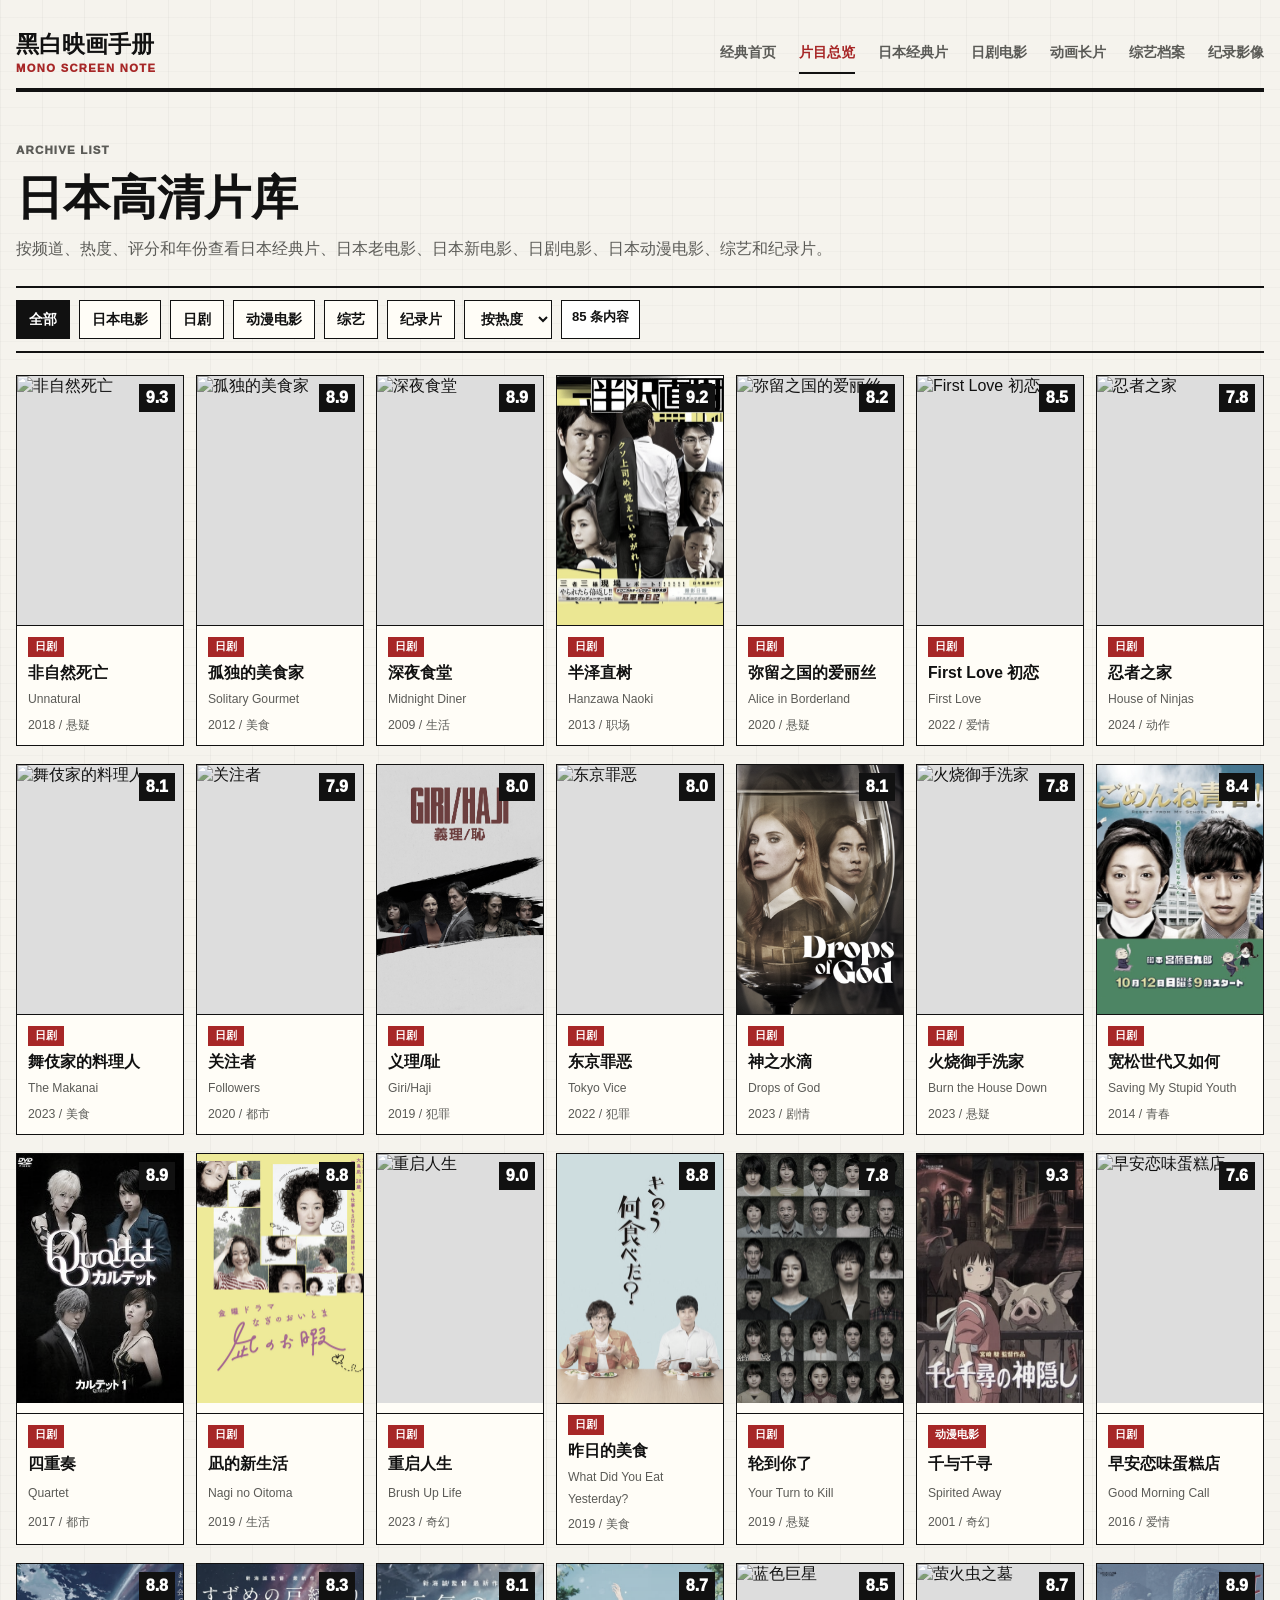
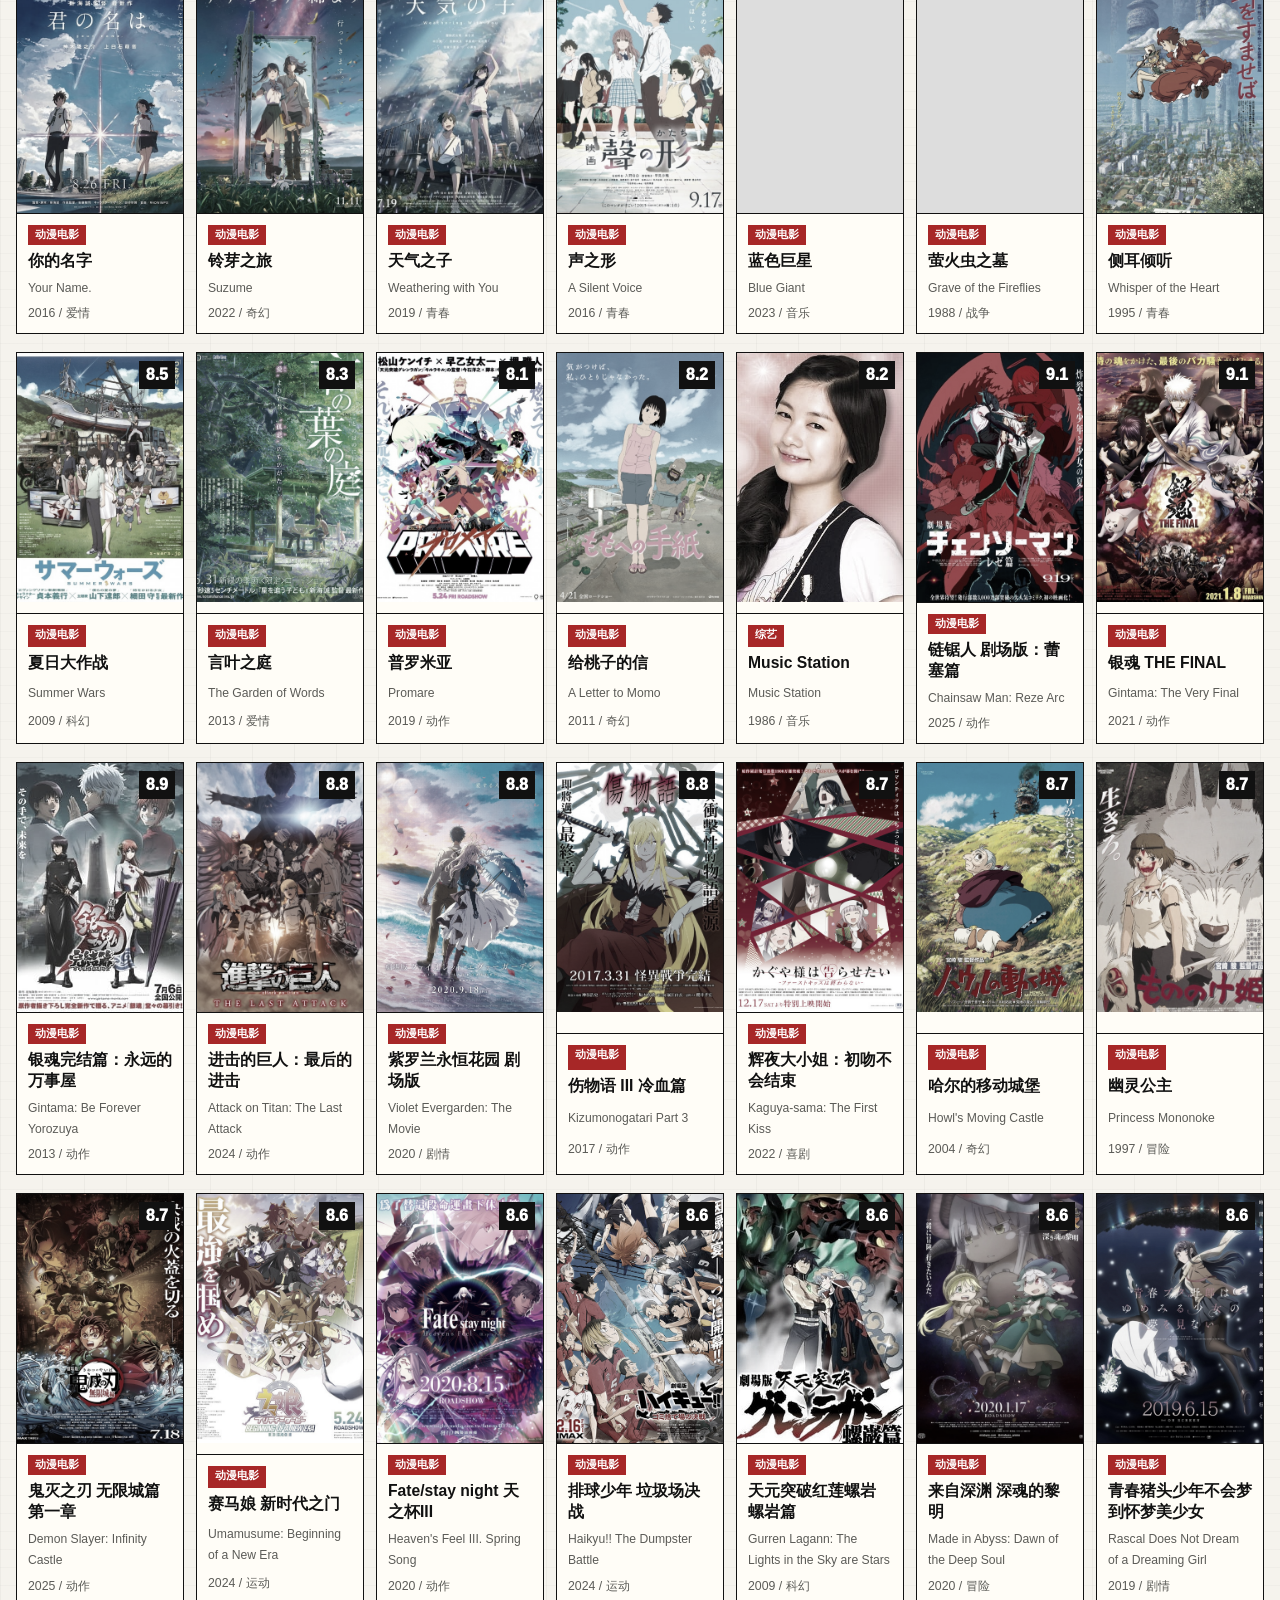
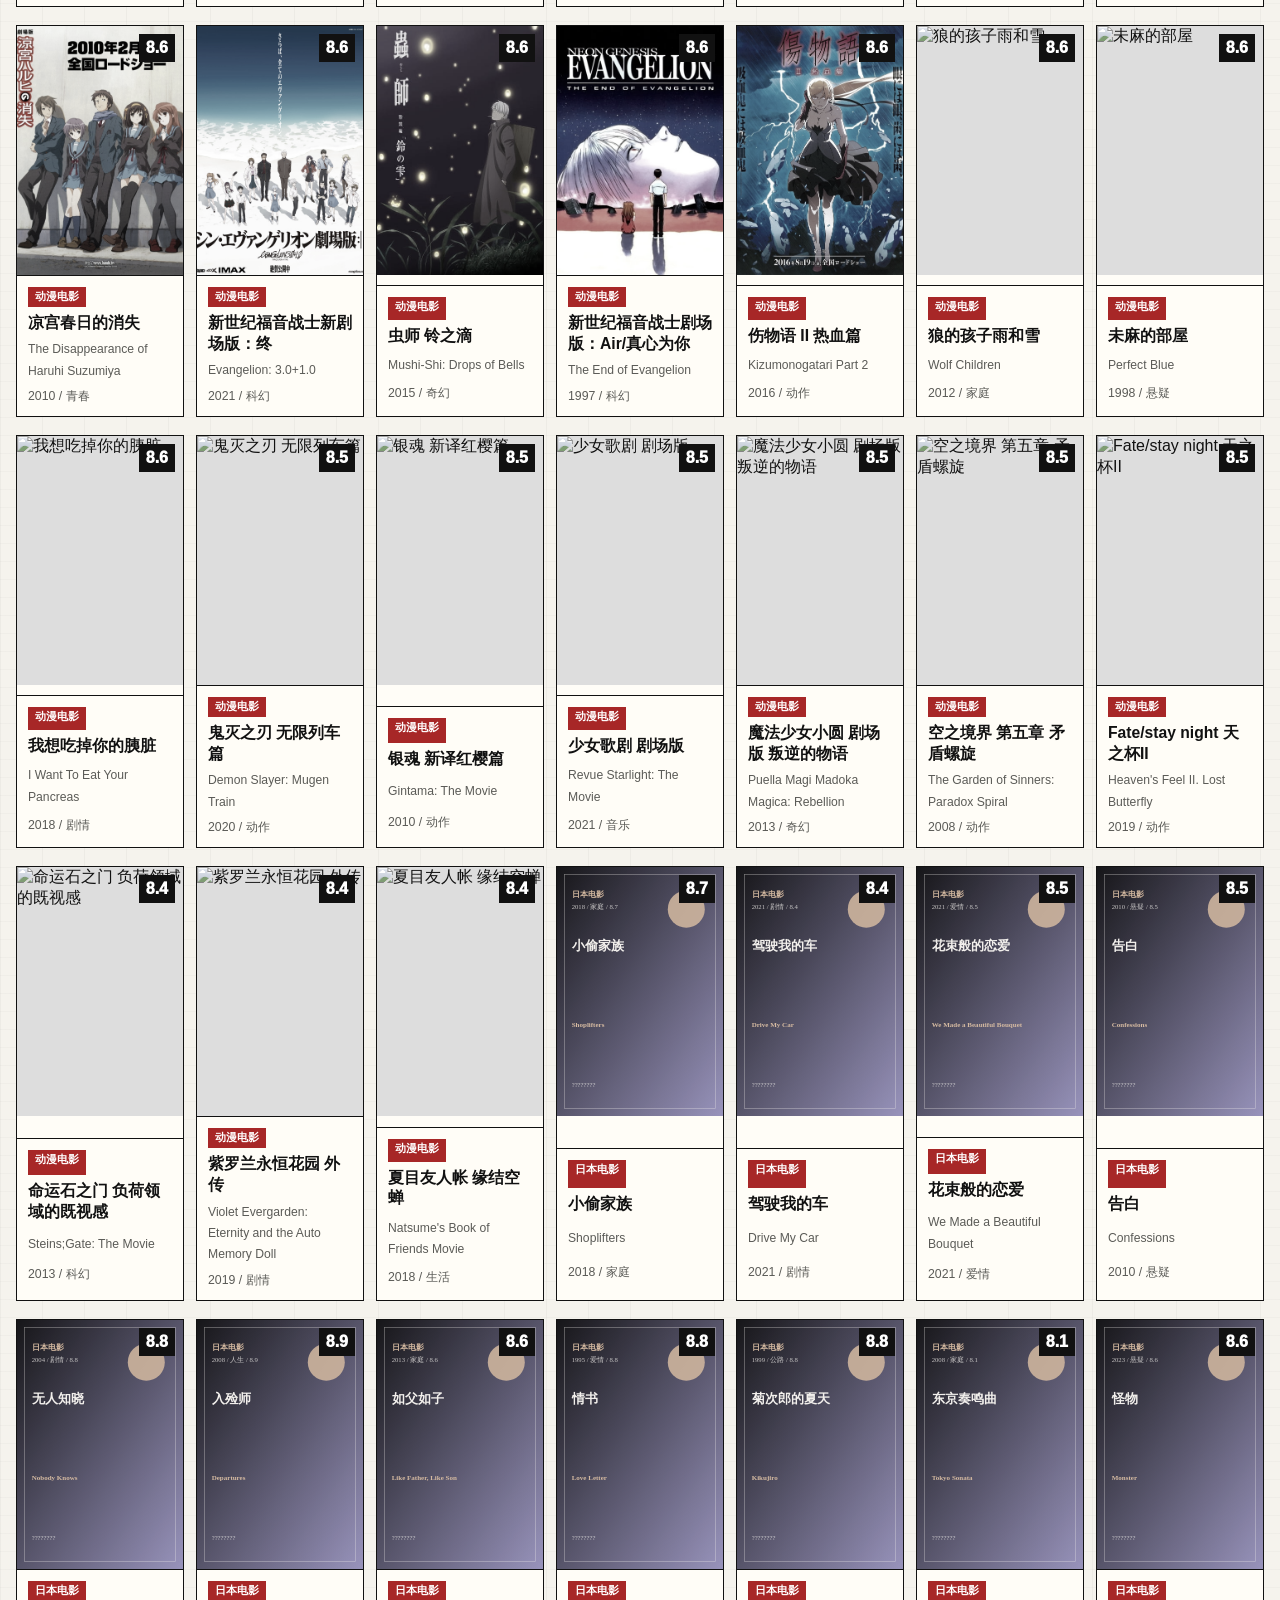
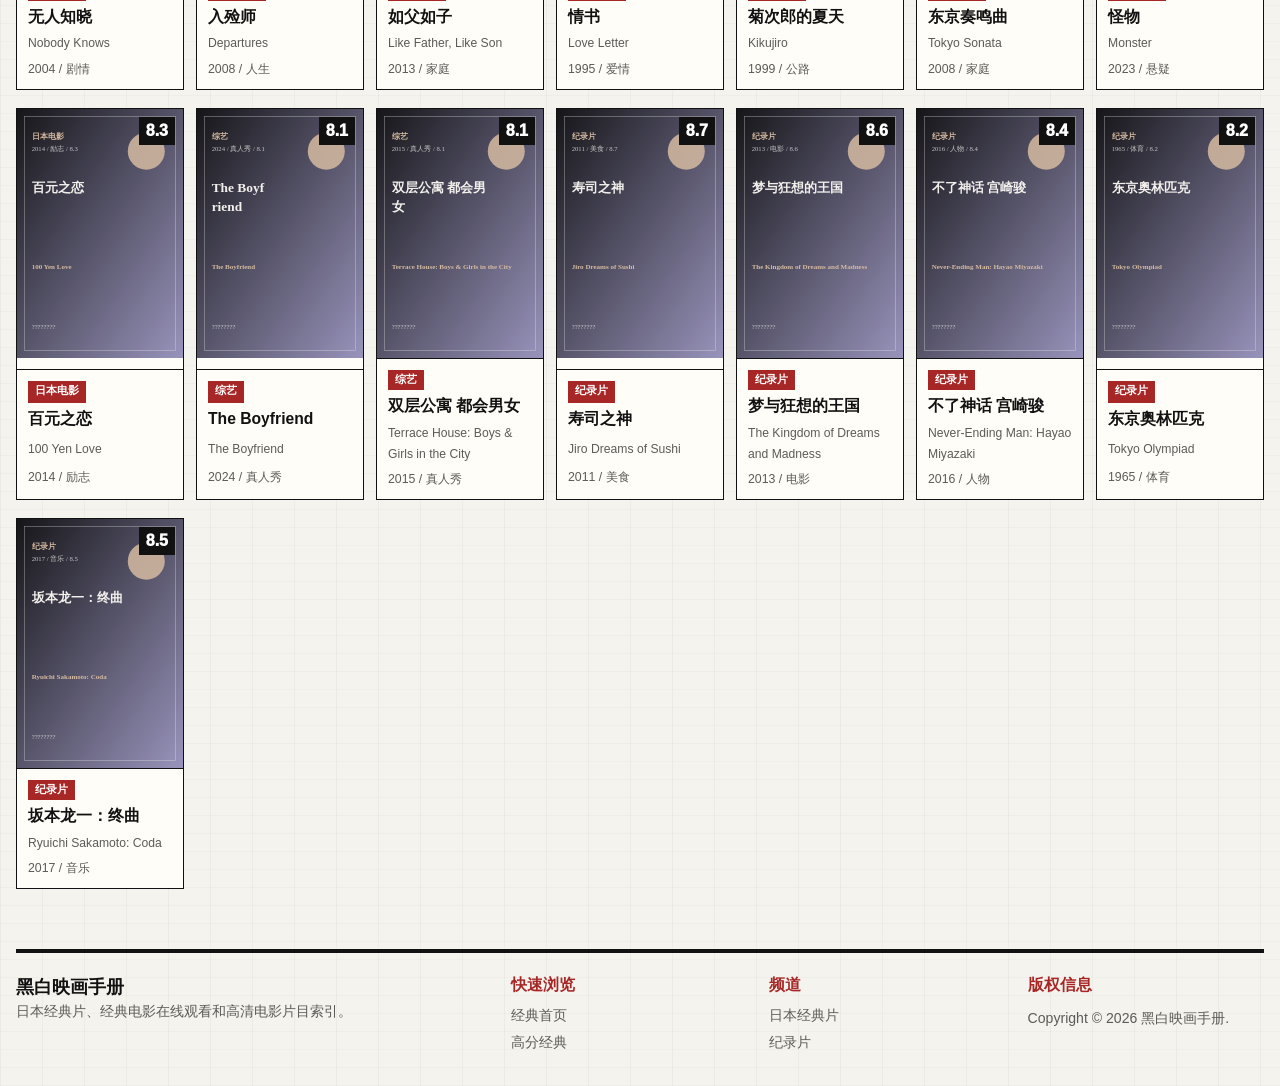
==== library.html @ fd838154 "Create site0304 mono cinema notebook" ====
<!doctype html>
<html lang="zh-CN">
  <head>
    <meta charset="UTF-8" />
    <meta name="viewport" content="width=device-width, initial-scale=1.0" />
    <title>日本经典片,最新好看的日本经典电影在线观看,经典电影_看片不卡顿</title>
    <meta name="keywords" content="日本经典片,日本经典电影,经典电影在线观看,日本老电影,日本新电影,高清电影,免费电影,看片不卡顿" />
    <meta name="description" content="日本经典片在线观看平台，汇集最新好看的日本经典电影，高清画质，看片不卡顿。提供丰富的经典电影资源，包括日本经典老片、新片等多种类型影片。" />
    <link rel="stylesheet" href="./styles.css" />
  </head>
  <body data-page="library">
    <header class="topbar">
      <a class="brand" href="./index.html"><strong>黑白映画手册</strong><span>MONO SCREEN NOTE</span></a>
      <nav class="nav" aria-label="主导航">
        <a href="./index.html">经典首页</a>
        <a class="active" href="./library.html">片目总览</a>
        <a href="./library.html?kind=日本电影">日本经典片</a>
        <a href="./library.html?kind=日剧">日剧电影</a>
        <a href="./library.html?kind=动漫电影">动画长片</a>
        <a href="./library.html?kind=综艺">综艺档案</a>
        <a href="./library.html?kind=纪录片">纪录影像</a>
      </nav>
    </header>
    <main>
      <section class="page-heading">
        <p class="label">Archive List</p>
        <h1 id="libraryTitle">片目总览</h1>
        <p>按频道、热度、评分和年份查看日本经典片、日本老电影、日本新电影、日剧电影、日本动漫电影、综艺和纪录片。</p>
      </section>
      <section class="toolline">
        <button data-kind="全部">全部</button>
        <button data-kind="日本电影">日本电影</button>
        <button data-kind="日剧">日剧</button>
        <button data-kind="动漫电影">动漫电影</button>
        <button data-kind="综艺">综艺</button>
        <button data-kind="纪录片">纪录片</button>
        <select id="sortSelect"><option value="hot">按热度</option><option value="score">按评分</option><option value="year">按年份</option></select>
        <span class="count" id="resultCount">0 条内容</span>
      </section>
      <section class="section compact"><div class="poster-grid library-grid" id="libraryGrid"></div></section>
    </main>
    <footer class="footer">
      <div><strong>黑白映画手册</strong><p>日本经典片、经典电影在线观看和高清电影片目索引。</p></div>
      <div><h3>快速浏览</h3><a href="./index.html">经典首页</a><a href="./library.html?sort=score">高分经典</a></div>
      <div><h3>频道</h3><a href="./library.html?kind=日本电影">日本经典片</a><a href="./library.html?kind=纪录片">纪录片</a></div>
      <div><h3>版权信息</h3><p>Copyright © 2026 黑白映画手册.</p></div>
    </footer>
    <script src="./app.js"></script>
  </body>
</html>
---- styles.css ----
:root {
  color-scheme: light;
  font-family: "Microsoft YaHei UI", "PingFang SC", "Noto Sans SC", Arial, sans-serif;
  --paper: #f5f3ed;
  --ink: #111111;
  --muted: #5b5b57;
  --line: rgba(17, 17, 17, .2);
  --deep: #1f2528;
  --cream: #fffdf7;
  --red: #a72727;
}
* { box-sizing: border-box; }
html { scroll-behavior: smooth; }
body {
  margin: 0;
  min-height: 100vh;
  color: var(--ink);
  background:
    repeating-linear-gradient(90deg, rgba(17,17,17,.035) 0 1px, transparent 1px 42px),
    repeating-linear-gradient(0deg, rgba(17,17,17,.025) 0 1px, transparent 1px 18px),
    var(--paper);
}
a { color: inherit; text-decoration: none; }
img { display: block; max-width: 100%; }
h1, h2, h3, p, figure { margin-top: 0; }
.topbar, .hero, .quick-tabs, .section, .page-heading, .toolline, .footer {
  width: min(1480px, calc(100% - 32px));
  margin-left: auto;
  margin-right: auto;
}
.topbar {
  min-height: 92px;
  display: grid;
  grid-template-columns: minmax(220px, auto) minmax(0, 1fr);
  gap: 26px;
  align-items: end;
  padding-bottom: 14px;
  border-bottom: 4px solid var(--ink);
}
.brand { display: grid; gap: 2px; white-space: nowrap; }
.brand strong { font-size: 1.42rem; letter-spacing: 0; }
.brand span { color: var(--red); font-size: .7rem; font-weight: 950; letter-spacing: .12em; }
.nav {
  display: flex;
  justify-content: end;
  gap: clamp(10px, 1.8vw, 26px);
  overflow-x: auto;
  white-space: nowrap;
  color: var(--muted);
  font-size: .9rem;
  font-weight: 850;
}
.nav a { padding: 10px 0; border-bottom: 2px solid transparent; }
.nav a.active, .nav a:hover { color: var(--red); border-color: var(--ink); }
.hero {
  display: grid;
  grid-template-columns: minmax(0, 1.05fr) minmax(300px, .44fr);
  gap: 18px;
  padding: 28px 0 20px;
}
.hero-copy {
  min-height: 410px;
  display: grid;
  align-content: center;
  padding: clamp(22px, 4vw, 54px);
  background: var(--cream);
  border: 2px solid var(--ink);
  position: relative;
}
.hero-copy::before {
  content: "CLASSIC";
  position: absolute;
  right: 18px;
  top: 14px;
  color: rgba(17,17,17,.08);
  font-size: clamp(3rem, 7vw, 7rem);
  font-weight: 950;
  line-height: 1;
}
.label {
  margin-bottom: 12px;
  color: var(--red);
  font-size: .72rem;
  font-weight: 950;
  letter-spacing: .1em;
  text-transform: uppercase;
}
h1 {
  max-width: 900px;
  margin-bottom: 18px;
  font-size: clamp(2.1rem, 3.7vw, 4.4rem);
  line-height: 1.08;
  letter-spacing: 0;
}
h2 { margin-bottom: 0; font-size: clamp(1.45rem, 2.15vw, 2.45rem); line-height: 1.12; }
.hero-copy p:not(.label), .page-heading p, .footer p, .poster-info p, .lane-card small, .detail article p {
  color: var(--muted);
  line-height: 1.76;
}
.hero-stats { display: flex; flex-wrap: wrap; gap: 8px; margin-top: 14px; }
.hero-stats span, .count, .facts span {
  padding: 7px 10px;
  color: var(--ink);
  background: #fff;
  border: 1px solid var(--ink);
  font-size: .82rem;
  font-weight: 850;
}
.hero-poster {
  height: 410px;
  overflow: hidden;
  background: #ddd;
  border: 2px solid var(--ink);
}
.hero-poster a { position: relative; display: block; height: 100%; }
.hero-poster img { width: 100%; height: 100%; object-fit: cover; filter: grayscale(.9) contrast(1.08); }
.hero-poster span {
  position: absolute;
  left: 10px;
  right: 10px;
  bottom: 10px;
  display: grid;
  gap: 4px;
  padding: 12px;
  color: #fff;
  background: rgba(17,17,17,.86);
  border: 1px solid #fff;
}
.hero-poster b { color: #fff; font-size: .72rem; text-transform: uppercase; }
.hero-poster strong { font-size: 1.14rem; }
.hero-poster em { color: #fff; font-style: normal; font-weight: 900; }
.quick-tabs {
  display: grid;
  grid-template-columns: repeat(5, minmax(0, 1fr));
  border-top: 2px solid var(--ink);
  border-bottom: 2px solid var(--ink);
}
.quick-tabs a {
  min-height: 110px;
  padding: 16px;
  display: grid;
  align-content: center;
  gap: 7px;
  border-right: 1px solid var(--ink);
  background: rgba(255,255,255,.35);
}
.quick-tabs a:last-child { border-right: 0; }
.quick-tabs a:hover { background: var(--cream); }
.quick-tabs b { color: var(--ink); font-size: 1.04rem; }
.quick-tabs span { color: var(--muted); font-size: .82rem; }
.section, .page-heading { padding-top: 48px; }
.section.compact { padding-top: 22px; }
.section-head {
  display: flex;
  align-items: end;
  justify-content: space-between;
  gap: 18px;
  margin-bottom: 18px;
  padding-bottom: 10px;
  border-bottom: 2px solid var(--ink);
}
.section-head.wide a, .text-link { color: var(--red); font-weight: 950; }
.split-panel {
  display: grid;
  grid-template-columns: minmax(0, 1fr) minmax(320px, .38fr);
  gap: 22px;
}
.watch-lane {
  display: grid;
  grid-template-columns: repeat(4, minmax(0, 1fr));
  gap: 12px;
}
.lane-card {
  min-width: 0;
  background: var(--cream);
  border: 1px solid var(--ink);
}
.lane-card img { width: 100%; aspect-ratio: 16 / 10; object-fit: cover; filter: grayscale(.7); }
.lane-card span { display: grid; gap: 4px; padding: 10px; }
.lane-card b { font-size: .95rem; line-height: 1.25; }
.rank-box {
  align-self: start;
  padding: 18px;
  background: var(--deep);
  color: #fff;
  border: 2px solid var(--ink);
}
.rank-box .label { color: #fff; }
.rank-box div { display: grid; margin-top: 14px; }
.rank-box a {
  min-height: 43px;
  display: grid;
  grid-template-columns: 36px 1fr auto;
  gap: 10px;
  align-items: center;
  border-top: 1px solid rgba(255,255,255,.22);
}
.rank-box strong { color: #fff; }
.rank-box b { color: #fff; }
.poster-grid {
  display: grid;
  grid-template-columns: repeat(auto-fill, minmax(166px, 1fr));
  gap: 18px 12px;
}
.library-grid { grid-template-columns: repeat(auto-fill, minmax(158px, 1fr)); }
.poster-card {
  min-width: 0;
  background: var(--cream);
  border: 1px solid var(--ink);
}
.poster-card a { display: grid; height: 100%; }
.poster-frame {
  position: relative;
  aspect-ratio: 2 / 3;
  overflow: hidden;
  background: #ddd;
}
.poster-frame img { width: 100%; height: 100%; object-fit: cover; filter: grayscale(.65); transition: filter .2s ease, transform .25s ease; }
.poster-card:hover img { transform: scale(1.03); filter: grayscale(.2); }
.poster-frame i {
  position: absolute;
  right: 8px;
  top: 8px;
  padding: 5px 7px;
  color: #fff;
  background: var(--ink);
  font-style: normal;
  font-weight: 950;
}
.poster-info { display: grid; gap: 6px; padding: 11px; border-top: 1px solid var(--ink); }
.poster-info span {
  width: max-content;
  max-width: 100%;
  padding: 3px 7px;
  color: #fff;
  background: var(--red);
  font-size: .68rem;
  font-weight: 950;
}
.poster-info h3 { margin-bottom: 0; font-size: .98rem; line-height: 1.32; }
.poster-info p { margin: 0; font-size: .76rem; }
.poster-info em { color: var(--muted); font-style: normal; font-size: .77rem; }
.page-heading { max-width: 980px; margin-left: max(16px, calc((100vw - 1480px) / 2)); }
.page-heading h1 { margin-bottom: 12px; }
.toolline {
  margin-top: 22px;
  padding: 12px 0;
  display: flex;
  flex-wrap: wrap;
  gap: 9px;
  border-top: 2px solid var(--ink);
  border-bottom: 2px solid var(--ink);
}
.toolline button, .toolline select {
  min-height: 39px;
  padding: 0 12px;
  color: var(--ink);
  background: var(--cream);
  border: 1px solid var(--ink);
  font: 850 .88rem "Microsoft YaHei UI", sans-serif;
}
.toolline button.active, .toolline button:hover, .toolline select:focus { color: #fff; background: var(--ink); outline: 0; }
.toolline select option { color: #111; background: #fff; }
.detail {
  width: min(1180px, calc(100% - 32px));
  margin: 40px auto 0;
  display: grid;
  grid-template-columns: minmax(240px, 350px) minmax(0, 1fr);
  gap: 26px;
}
.detail figure { margin: 0; background: #ddd; border: 2px solid var(--ink); }
.detail figure img { width: 100%; aspect-ratio: 2 / 3; object-fit: cover; filter: grayscale(.65); }
.detail article {
  align-self: center;
  padding: clamp(24px, 4vw, 48px);
  background: var(--cream);
  border: 2px solid var(--ink);
}
.detail .sub { color: var(--red); font-weight: 900; }
.facts { display: flex; flex-wrap: wrap; gap: 8px; margin: 14px 0 20px; }
.footer {
  margin-top: 60px;
  margin-bottom: 26px;
  padding-top: 22px;
  display: grid;
  grid-template-columns: minmax(260px, 1.2fr) repeat(3, minmax(150px, .6fr));
  gap: 22px;
  border-top: 4px solid var(--ink);
}
.footer strong { color: var(--ink); font-size: 1.1rem; }
.footer h3 { margin: 0 0 10px; color: var(--red); font-size: .98rem; }
.footer a, .footer p { display: block; margin: 0 0 8px; color: var(--muted); font-size: .88rem; }
.footer a:hover { color: var(--ink); }
@media (max-width: 1080px) {
  .topbar, .hero, .split-panel, .detail { grid-template-columns: 1fr; }
  .nav { justify-content: start; }
  .hero-copy, .hero-poster { min-height: 330px; height: auto; }
  .quick-tabs { grid-template-columns: repeat(3, minmax(0, 1fr)); }
  .watch-lane { grid-template-columns: repeat(2, minmax(0, 1fr)); }
  .footer { grid-template-columns: repeat(2, minmax(0, 1fr)); }
}
@media (max-width: 680px) {
  .topbar { gap: 8px; }
  .brand { padding-top: 14px; }
  .nav a { padding: 14px 0; }
  .hero { padding-top: 20px; }
  .hero-copy { padding: 20px; }
  h1 { font-size: 1.9rem; line-height: 1.18; }
  .quick-tabs, .footer { grid-template-columns: 1fr; }
  .quick-tabs a { border-right: 0; border-bottom: 1px solid var(--ink); }
  .poster-grid, .library-grid { grid-template-columns: repeat(2, minmax(0, 1fr)); }
  .watch-lane { grid-template-columns: 1fr; }
  .hero-poster { height: 330px; }
}
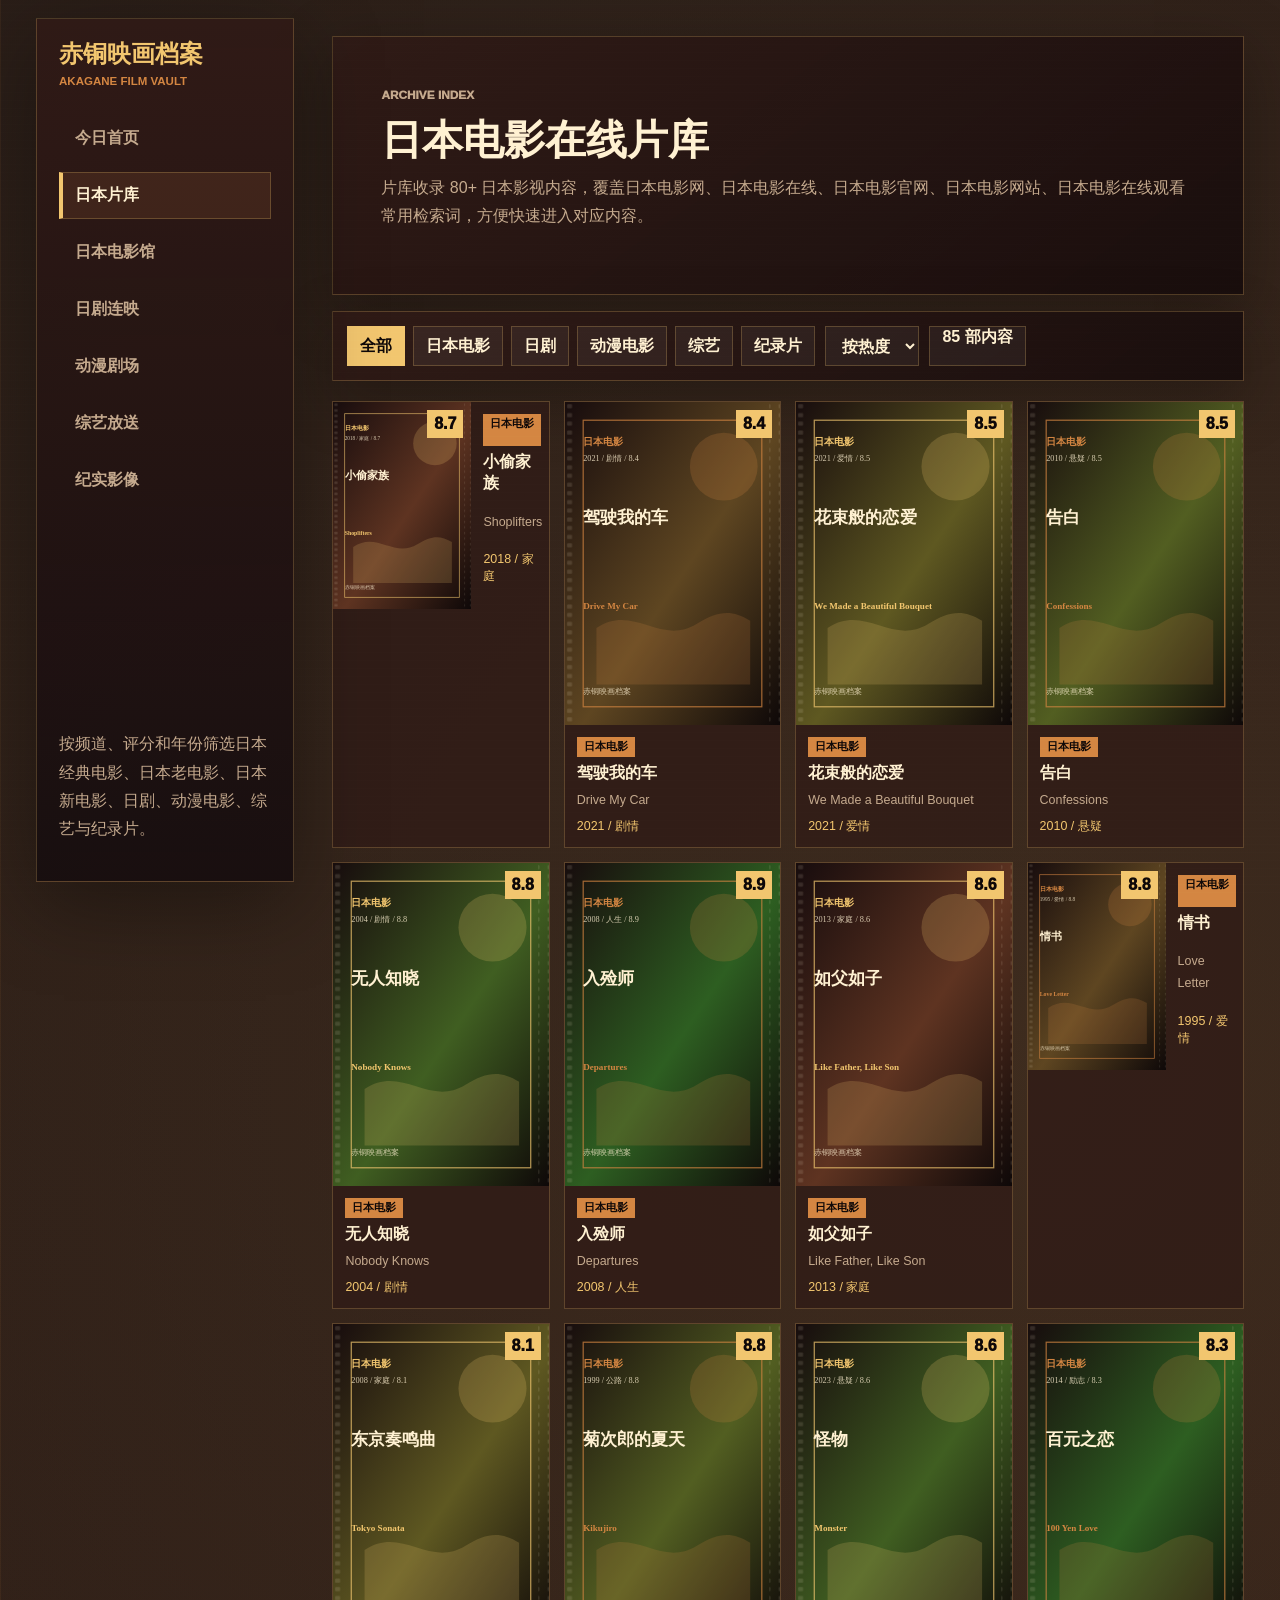
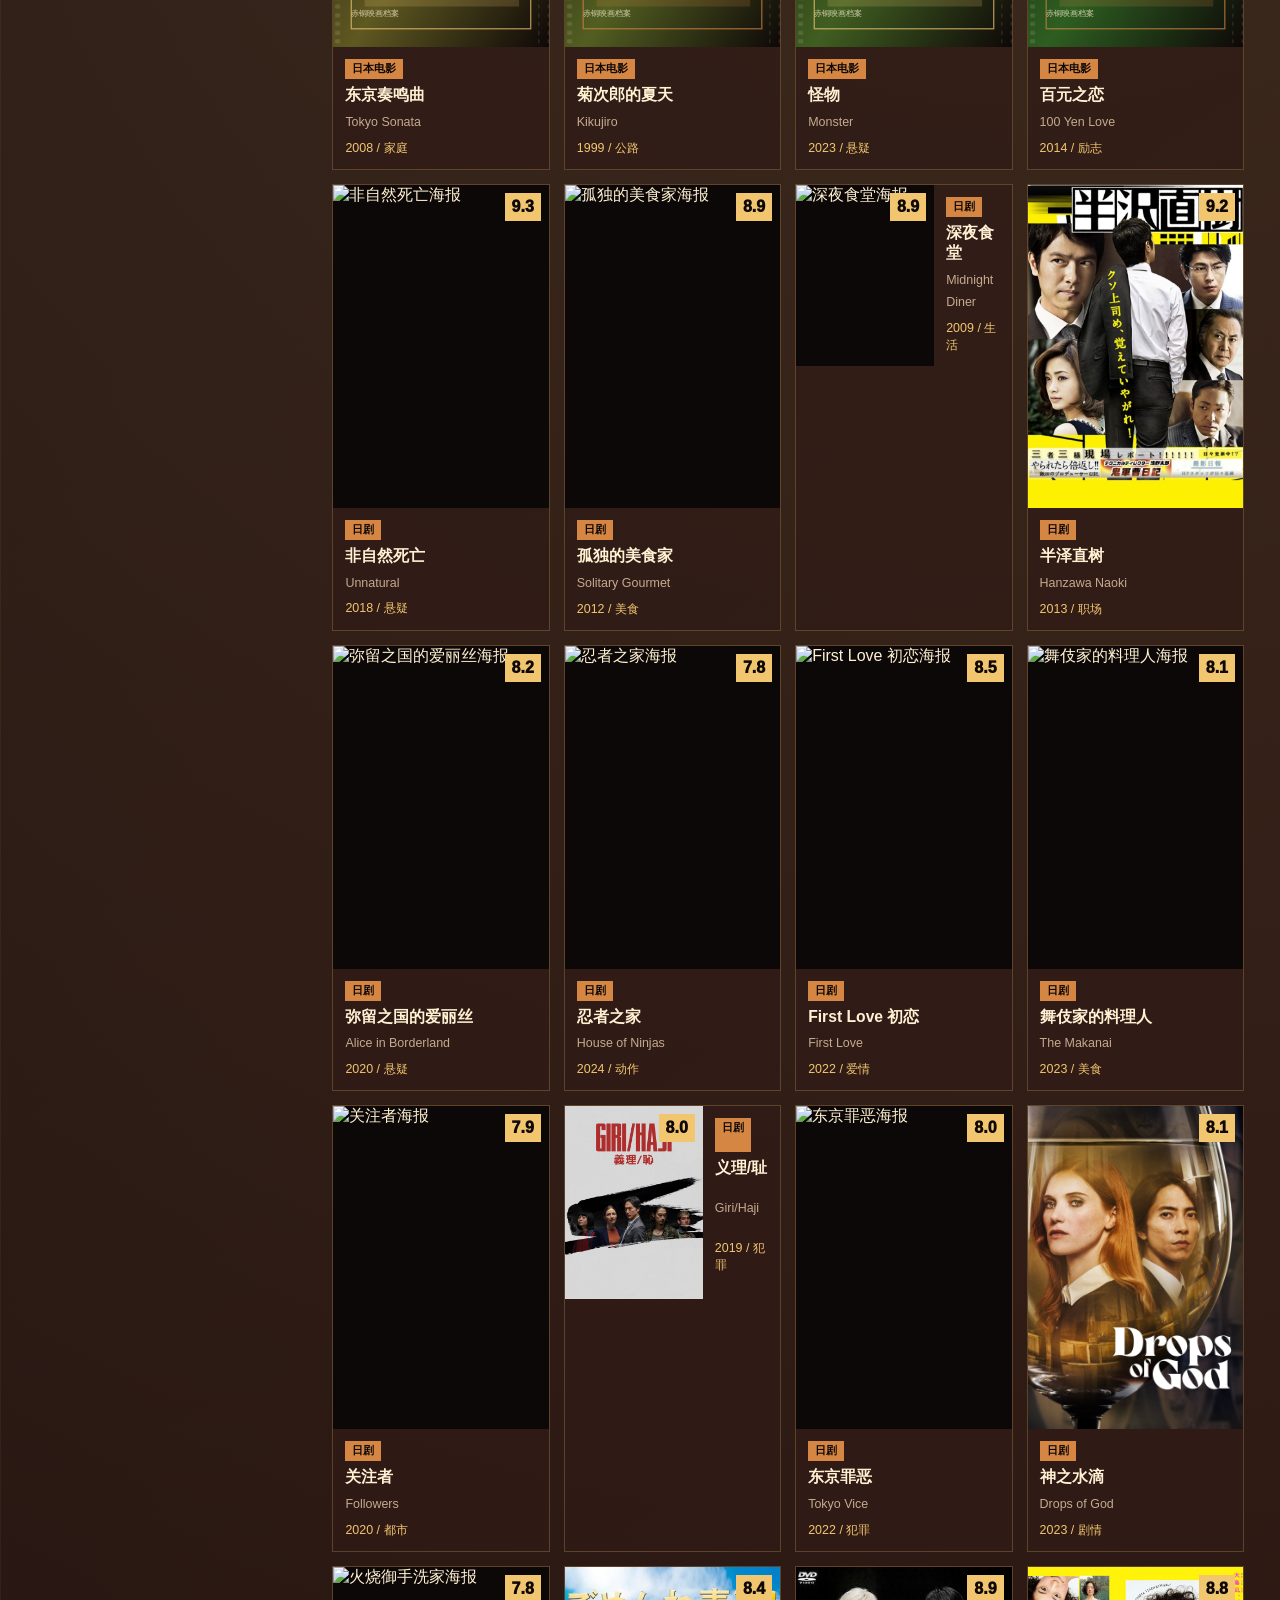
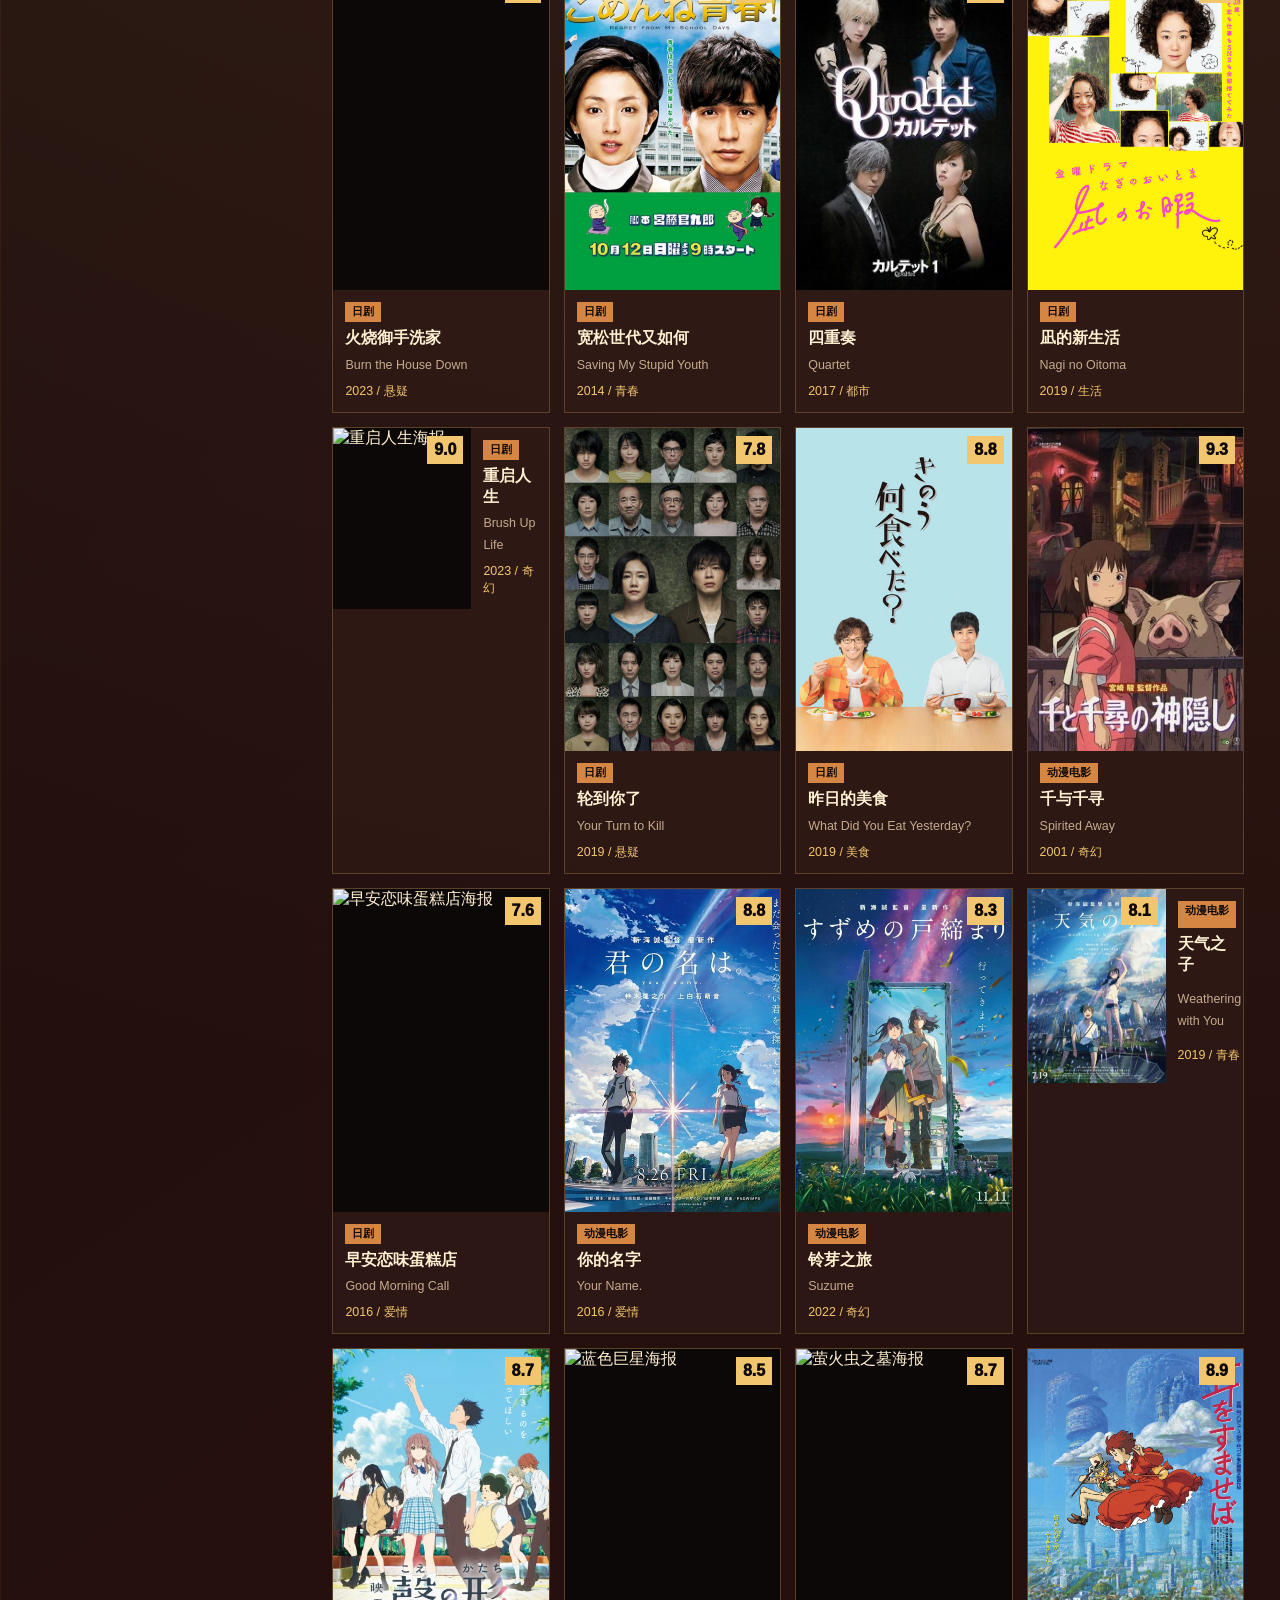
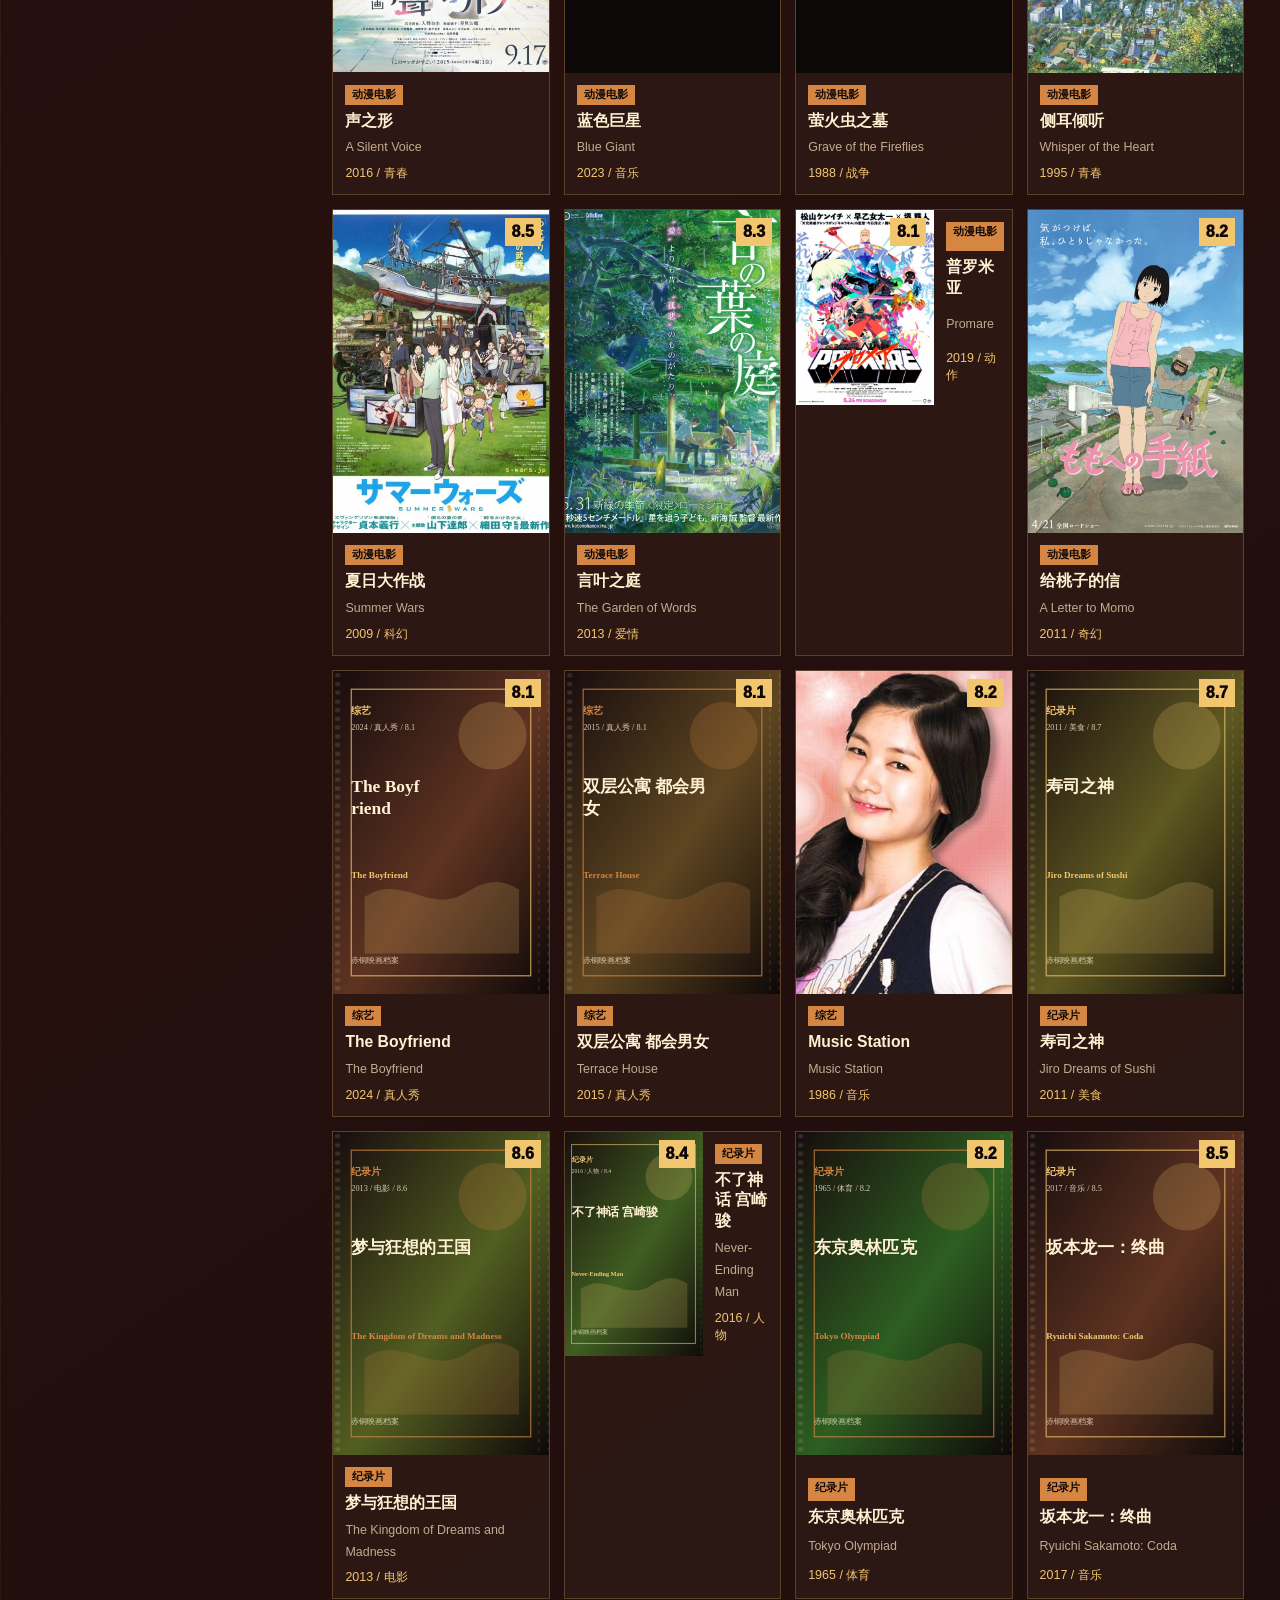
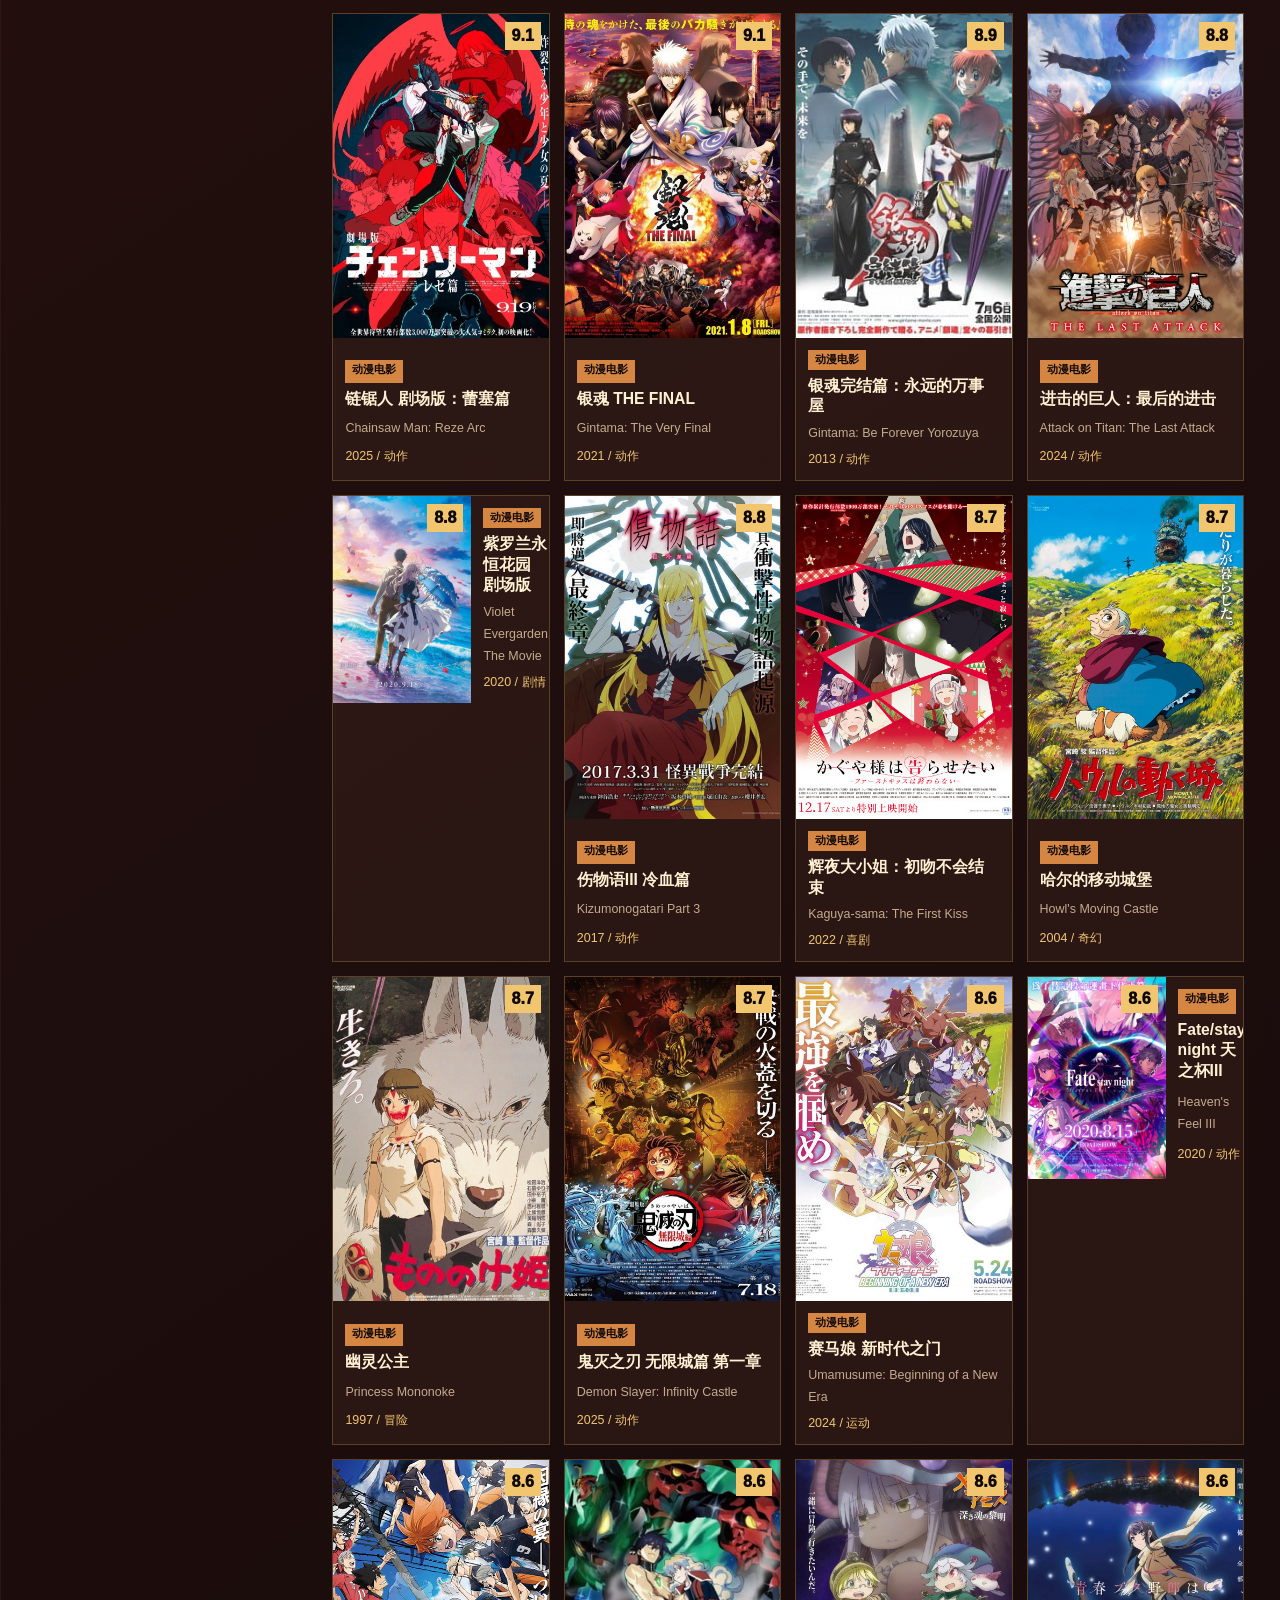
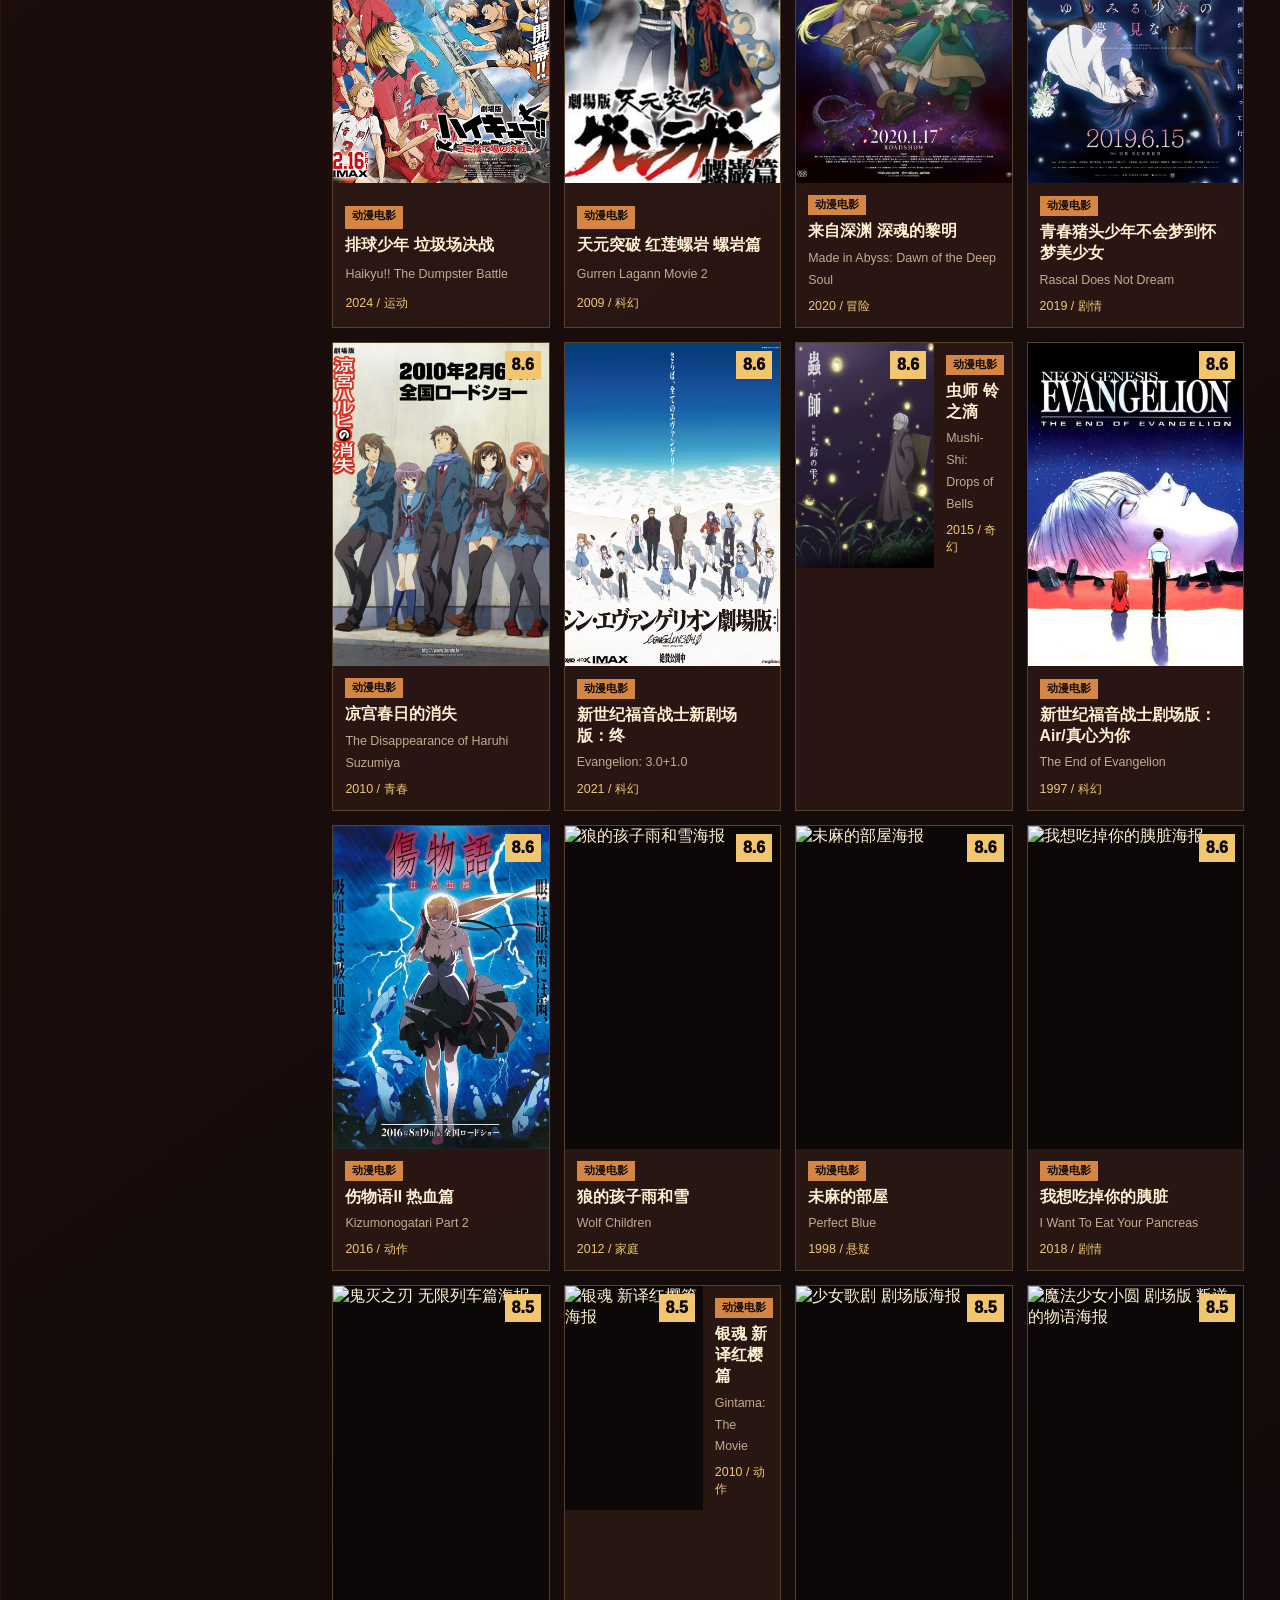
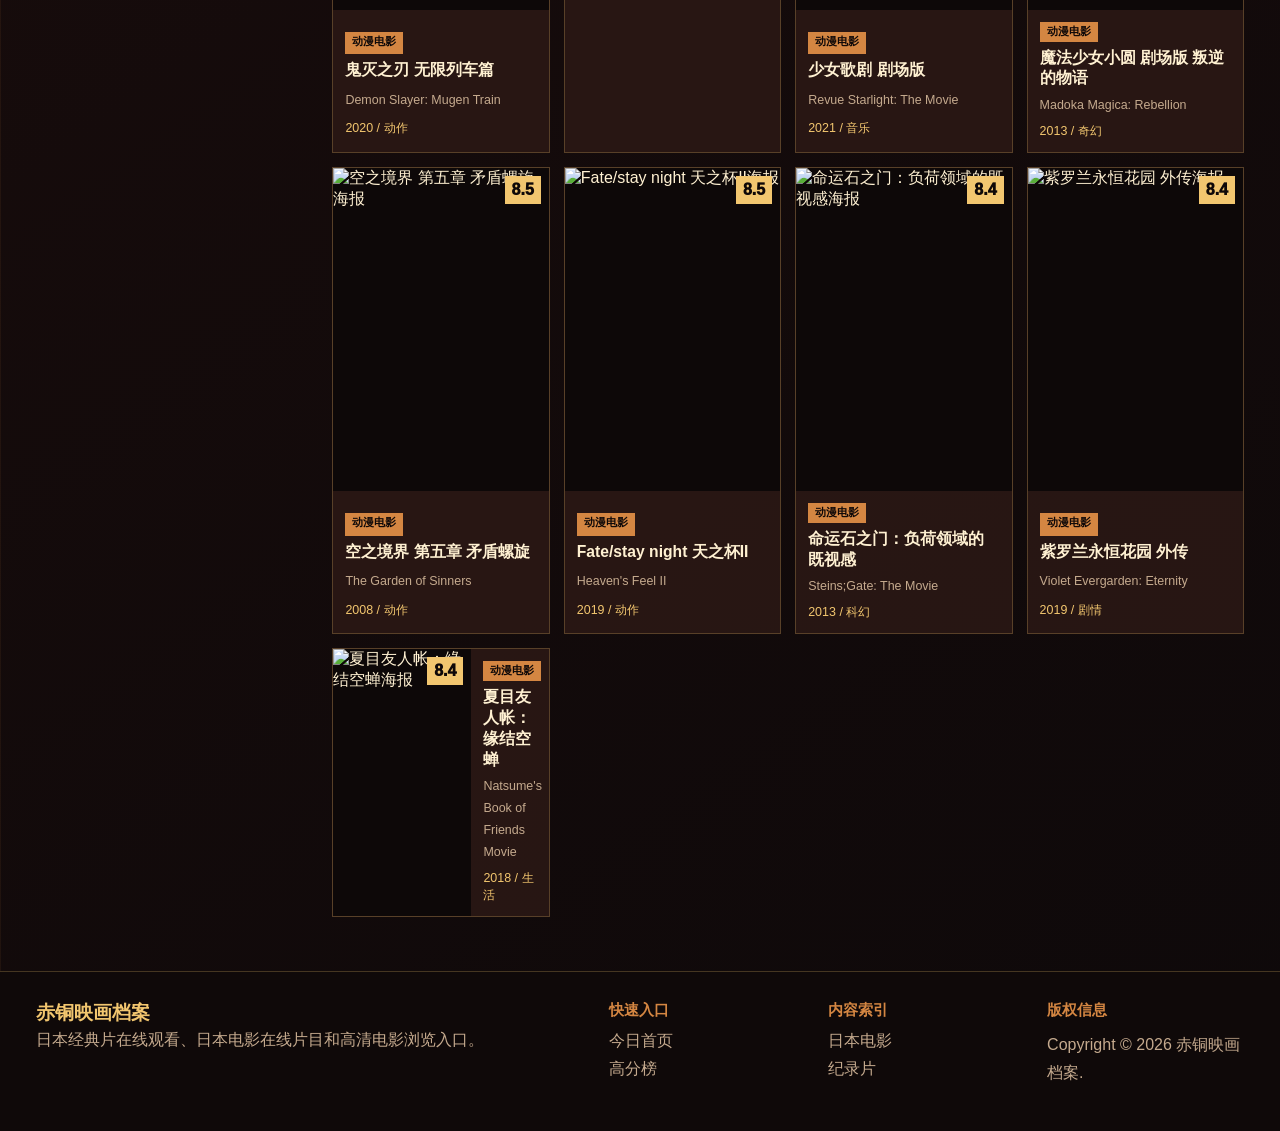
==== commit d4ff99fe: "Redesign site0304 film archive style" ====
--- a/library.html
+++ b/library.html
@@ -9,41 +9,45 @@
     <link rel="stylesheet" href="./styles.css" />
   </head>
   <body data-page="library">
-    <header class="topbar">
-      <a class="brand" href="./index.html"><strong>黑白映画手册</strong><span>MONO SCREEN NOTE</span></a>
-      <nav class="nav" aria-label="主导航">
-        <a href="./index.html">经典首页</a>
-        <a class="active" href="./library.html">片目总览</a>
-        <a href="./library.html?kind=日本电影">日本经典片</a>
-        <a href="./library.html?kind=日剧">日剧电影</a>
-        <a href="./library.html?kind=动漫电影">动画长片</a>
-        <a href="./library.html?kind=综艺">综艺档案</a>
-        <a href="./library.html?kind=纪录片">纪录影像</a>
-      </nav>
-    </header>
-    <main>
-      <section class="page-heading">
-        <p class="label">Archive List</p>
-        <h1 id="libraryTitle">片目总览</h1>
-        <p>按频道、热度、评分和年份查看日本经典片、日本老电影、日本新电影、日剧电影、日本动漫电影、综艺和纪录片。</p>
-      </section>
-      <section class="toolline">
-        <button data-kind="全部">全部</button>
-        <button data-kind="日本电影">日本电影</button>
-        <button data-kind="日剧">日剧</button>
-        <button data-kind="动漫电影">动漫电影</button>
-        <button data-kind="综艺">综艺</button>
-        <button data-kind="纪录片">纪录片</button>
-        <select id="sortSelect"><option value="hot">按热度</option><option value="score">按评分</option><option value="year">按年份</option></select>
-        <span class="count" id="resultCount">0 条内容</span>
-      </section>
-      <section class="section compact"><div class="poster-grid library-grid" id="libraryGrid"></div></section>
-    </main>
+    <div class="site-shell">
+      <aside class="side-nav">
+        <a class="brand" href="./index.html"><strong>赤铜映画档案</strong><span>Akagane Film Vault</span></a>
+        <nav aria-label="主导航">
+          <a href="./index.html">今日首页</a>
+          <a class="active" href="./library.html">日本片库</a>
+          <a href="./library.html?kind=日本电影">日本电影馆</a>
+          <a href="./library.html?kind=日剧">日剧连映</a>
+          <a href="./library.html?kind=动漫电影">动漫剧场</a>
+          <a href="./library.html?kind=综艺">综艺放送</a>
+          <a href="./library.html?kind=纪录片">纪实影像</a>
+        </nav>
+        <p>按频道、评分和年份筛选日本经典电影、日本老电影、日本新电影、日剧、动漫电影、综艺与纪录片。</p>
+      </aside>
+      <main>
+        <section class="page-title">
+          <p class="eyebrow">Archive Index</p>
+          <h1 id="libraryTitle">日本电影在线片库</h1>
+          <p>片库收录 80+ 日本影视内容，覆盖日本电影网、日本电影在线、日本电影官网、日本电影网站、日本电影在线观看常用检索词，方便快速进入对应内容。</p>
+        </section>
+        <section class="filters">
+          <div id="filters"></div>
+          <select id="sortSelect" aria-label="排序">
+            <option value="hot">按热度</option>
+            <option value="score">按评分</option>
+            <option value="year">按年份</option>
+          </select>
+          <span id="resultCount">0 部内容</span>
+        </section>
+        <section class="section compact">
+          <div class="vault-grid library-grid" id="libraryGrid"></div>
+        </section>
+      </main>
+    </div>
     <footer class="footer">
-      <div><strong>黑白映画手册</strong><p>日本经典片、经典电影在线观看和高清电影片目索引。</p></div>
-      <div><h3>快速浏览</h3><a href="./index.html">经典首页</a><a href="./library.html?sort=score">高分经典</a></div>
-      <div><h3>频道</h3><a href="./library.html?kind=日本电影">日本经典片</a><a href="./library.html?kind=纪录片">纪录片</a></div>
-      <div><h3>版权信息</h3><p>Copyright © 2026 黑白映画手册.</p></div>
+      <div><strong>赤铜映画档案</strong><p>日本经典片在线观看、日本电影在线片目和高清电影浏览入口。</p></div>
+      <div><h3>快速入口</h3><a href="./index.html">今日首页</a><a href="./library.html?sort=score">高分榜</a></div>
+      <div><h3>内容索引</h3><a href="./library.html?kind=日本电影">日本电影</a><a href="./library.html?kind=纪录片">纪录片</a></div>
+      <div><h3>版权信息</h3><p>Copyright © 2026 赤铜映画档案.</p></div>
     </footer>
     <script src="./app.js"></script>
   </body>
--- a/styles.css
+++ b/styles.css
@@ -1,314 +1,395 @@
 :root {
-  color-scheme: light;
+  color-scheme: dark;
   font-family: "Microsoft YaHei UI", "PingFang SC", "Noto Sans SC", Arial, sans-serif;
-  --paper: #f5f3ed;
-  --ink: #111111;
-  --muted: #5b5b57;
-  --line: rgba(17, 17, 17, .2);
-  --deep: #1f2528;
-  --cream: #fffdf7;
-  --red: #a72727;
-}
+  --bg: #160d0f;
+  --panel: #241214;
+  --panel-2: #301a16;
+  --copper: #d48642;
+  --gold: #f2c66f;
+  --cream: #fff1d2;
+  --muted: #c5aa8e;
+  --line: rgba(242, 198, 111, .24);
+  --ink: #0e0808;
+  --green: #5d8f78;
+}
+
 * { box-sizing: border-box; }
 html { scroll-behavior: smooth; }
 body {
   margin: 0;
   min-height: 100vh;
-  color: var(--ink);
+  color: var(--cream);
   background:
-    repeating-linear-gradient(90deg, rgba(17,17,17,.035) 0 1px, transparent 1px 42px),
-    repeating-linear-gradient(0deg, rgba(17,17,17,.025) 0 1px, transparent 1px 18px),
-    var(--paper);
+    linear-gradient(90deg, rgba(212,134,66,.08) 0 1px, transparent 1px 92px),
+    radial-gradient(circle at 80% 10%, rgba(242,198,111,.16), transparent 34%),
+    linear-gradient(145deg, #160d0f 0%, #26100e 46%, #0e090a 100%);
+}
+body::before {
+  content: "";
+  position: fixed;
+  inset: 0;
+  pointer-events: none;
+  opacity: .16;
+  background-image: repeating-linear-gradient(0deg, transparent 0 7px, rgba(255,241,210,.18) 8px);
+  mix-blend-mode: overlay;
 }
 a { color: inherit; text-decoration: none; }
-img { display: block; max-width: 100%; }
+img { display: block; width: 100%; }
 h1, h2, h3, p, figure { margin-top: 0; }
-.topbar, .hero, .quick-tabs, .section, .page-heading, .toolline, .footer {
-  width: min(1480px, calc(100% - 32px));
-  margin-left: auto;
-  margin-right: auto;
-}
-.topbar {
-  min-height: 92px;
-  display: grid;
-  grid-template-columns: minmax(220px, auto) minmax(0, 1fr);
-  gap: 26px;
-  align-items: end;
-  padding-bottom: 14px;
-  border-bottom: 4px solid var(--ink);
-}
-.brand { display: grid; gap: 2px; white-space: nowrap; }
-.brand strong { font-size: 1.42rem; letter-spacing: 0; }
-.brand span { color: var(--red); font-size: .7rem; font-weight: 950; letter-spacing: .12em; }
-.nav {
-  display: flex;
-  justify-content: end;
-  gap: clamp(10px, 1.8vw, 26px);
-  overflow-x: auto;
-  white-space: nowrap;
+button, select { font: inherit; }
+
+.site-shell {
+  width: min(1660px, 100%);
+  margin: 0 auto;
+  display: grid;
+  grid-template-columns: 258px minmax(0, 1fr);
+  gap: clamp(18px, 3vw, 44px);
+  padding: 18px clamp(14px, 3vw, 36px) 0;
+}
+.side-nav {
+  position: sticky;
+  top: 18px;
+  height: calc(100vh - 36px);
+  min-height: 680px;
+  display: grid;
+  grid-template-rows: auto 1fr auto;
+  gap: 28px;
+  padding: 22px;
+  background: linear-gradient(180deg, rgba(48,26,22,.96), rgba(22,13,15,.9));
+  border: 1px solid var(--line);
+  box-shadow: 0 22px 80px rgba(0,0,0,.36);
+}
+.brand { display: grid; gap: 7px; }
+.brand strong { color: var(--gold); font-size: 1.48rem; line-height: 1.15; }
+.brand span { color: var(--copper); font-size: .72rem; font-weight: 900; text-transform: uppercase; }
+.side-nav nav { display: grid; align-content: start; gap: 10px; }
+.side-nav nav a {
+  padding: 12px 12px;
   color: var(--muted);
-  font-size: .9rem;
+  border: 1px solid transparent;
+  border-left: 4px solid transparent;
   font-weight: 850;
 }
-.nav a { padding: 10px 0; border-bottom: 2px solid transparent; }
-.nav a.active, .nav a:hover { color: var(--red); border-color: var(--ink); }
+.side-nav nav a.active,
+.side-nav nav a:hover {
+  color: var(--cream);
+  background: rgba(212,134,66,.12);
+  border-color: var(--line);
+  border-left-color: var(--gold);
+}
+.side-nav p,
+.hero-copy p,
+.page-title p,
+.poster-card p,
+.strip-card p,
+.footer p,
+.detail-copy p,
+.ledger-row small {
+  color: var(--muted);
+  line-height: 1.76;
+}
+main { min-width: 0; }
 .hero {
-  display: grid;
-  grid-template-columns: minmax(0, 1.05fr) minmax(300px, .44fr);
+  min-height: 570px;
+  display: grid;
+  grid-template-columns: minmax(0, 1.08fr) minmax(260px, .5fr) minmax(260px, .42fr);
   gap: 18px;
-  padding: 28px 0 20px;
+  padding-top: 18px;
+}
+.hero-copy,
+.ticker,
+.score-board,
+.page-title,
+.filters,
+.detail-copy {
+  background: linear-gradient(145deg, rgba(48,26,22,.86), rgba(23,12,12,.92));
+  border: 1px solid var(--line);
+  box-shadow: 0 18px 60px rgba(0,0,0,.28);
 }
 .hero-copy {
-  min-height: 410px;
+  min-height: 548px;
   display: grid;
   align-content: center;
-  padding: clamp(22px, 4vw, 54px);
-  background: var(--cream);
-  border: 2px solid var(--ink);
+  padding: clamp(26px, 5vw, 70px);
   position: relative;
-}
-.hero-copy::before {
-  content: "CLASSIC";
+  overflow: hidden;
+}
+.hero-copy::after {
+  content: "映画";
   position: absolute;
-  right: 18px;
-  top: 14px;
-  color: rgba(17,17,17,.08);
-  font-size: clamp(3rem, 7vw, 7rem);
-  font-weight: 950;
-  line-height: 1;
-}
-.label {
+  right: -10px;
+  bottom: -26px;
+  color: rgba(242,198,111,.08);
+  font-size: clamp(7rem, 16vw, 15rem);
+  font-weight: 950;
+  line-height: .82;
+}
+.eyebrow {
   margin-bottom: 12px;
-  color: var(--red);
-  font-size: .72rem;
-  font-weight: 950;
-  letter-spacing: .1em;
+  color: var(--copper);
+  font-size: .74rem;
+  font-weight: 950;
+  letter-spacing: 0;
   text-transform: uppercase;
 }
 h1 {
-  max-width: 900px;
+  max-width: 880px;
   margin-bottom: 18px;
-  font-size: clamp(2.1rem, 3.7vw, 4.4rem);
+  color: var(--cream);
+  font-size: clamp(2.05rem, 3.75vw, 4.15rem);
   line-height: 1.08;
   letter-spacing: 0;
 }
-h2 { margin-bottom: 0; font-size: clamp(1.45rem, 2.15vw, 2.45rem); line-height: 1.12; }
-.hero-copy p:not(.label), .page-heading p, .footer p, .poster-info p, .lane-card small, .detail article p {
-  color: var(--muted);
-  line-height: 1.76;
-}
-.hero-stats { display: flex; flex-wrap: wrap; gap: 8px; margin-top: 14px; }
-.hero-stats span, .count, .facts span {
-  padding: 7px 10px;
+h2 { margin-bottom: 0; color: var(--gold); font-size: clamp(1.35rem, 2vw, 2.25rem); line-height: 1.15; }
+.hero-actions { display: flex; flex-wrap: wrap; gap: 12px; margin-top: 20px; }
+.action,
+.ghost {
+  min-height: 44px;
+  display: inline-flex;
+  align-items: center;
+  justify-content: center;
+  padding: 0 16px;
+  font-weight: 950;
+  border: 1px solid var(--gold);
+}
+.action { color: var(--ink); background: var(--gold); }
+.ghost { color: var(--cream); background: rgba(255,255,255,.04); }
+.feature-poster {
+  min-height: 548px;
+  background: #0f0909;
+  border: 1px solid var(--line);
+  overflow: hidden;
+}
+.feature-poster a { position: relative; display: block; height: 100%; }
+.feature-poster img { height: 100%; object-fit: cover; }
+.feature-poster span {
+  position: absolute;
+  left: 12px;
+  right: 12px;
+  bottom: 12px;
+  padding: 11px 12px;
   color: var(--ink);
-  background: #fff;
-  border: 1px solid var(--ink);
-  font-size: .82rem;
-  font-weight: 850;
-}
-.hero-poster {
-  height: 410px;
-  overflow: hidden;
-  background: #ddd;
-  border: 2px solid var(--ink);
-}
-.hero-poster a { position: relative; display: block; height: 100%; }
-.hero-poster img { width: 100%; height: 100%; object-fit: cover; filter: grayscale(.9) contrast(1.08); }
-.hero-poster span {
+  background: var(--gold);
+  font-weight: 950;
+}
+.ticker { min-height: 548px; padding: 18px; display: grid; grid-template-rows: auto 1fr; gap: 14px; }
+.ledger-row {
+  min-height: 48px;
+  display: grid;
+  grid-template-columns: 38px minmax(0, 1fr) 44px;
+  align-items: center;
+  gap: 10px;
+  padding: 10px 0;
+  border-top: 1px solid var(--line);
+}
+.ledger-row b { color: var(--copper); font-size: .88rem; }
+.ledger-row span { min-width: 0; display: grid; gap: 2px; font-weight: 900; }
+.ledger-row small { white-space: nowrap; overflow: hidden; text-overflow: ellipsis; font-size: .76rem; }
+.ledger-row i {
+  justify-self: end;
+  color: var(--gold);
+  font-style: normal;
+  font-weight: 950;
+}
+.type-rail {
+  display: grid;
+  grid-template-columns: repeat(5, minmax(0, 1fr));
+  gap: 12px;
+  margin-top: 18px;
+}
+.type-rail a {
+  min-height: 126px;
+  position: relative;
+  overflow: hidden;
+  display: grid;
+  align-content: end;
+  gap: 4px;
+  padding: 14px;
+  background: var(--panel);
+  border: 1px solid var(--line);
+}
+.type-rail img {
   position: absolute;
-  left: 10px;
-  right: 10px;
-  bottom: 10px;
-  display: grid;
-  gap: 4px;
-  padding: 12px;
-  color: #fff;
-  background: rgba(17,17,17,.86);
-  border: 1px solid #fff;
-}
-.hero-poster b { color: #fff; font-size: .72rem; text-transform: uppercase; }
-.hero-poster strong { font-size: 1.14rem; }
-.hero-poster em { color: #fff; font-style: normal; font-weight: 900; }
-.quick-tabs {
-  display: grid;
-  grid-template-columns: repeat(5, minmax(0, 1fr));
-  border-top: 2px solid var(--ink);
-  border-bottom: 2px solid var(--ink);
-}
-.quick-tabs a {
-  min-height: 110px;
-  padding: 16px;
-  display: grid;
-  align-content: center;
-  gap: 7px;
-  border-right: 1px solid var(--ink);
-  background: rgba(255,255,255,.35);
-}
-.quick-tabs a:last-child { border-right: 0; }
-.quick-tabs a:hover { background: var(--cream); }
-.quick-tabs b { color: var(--ink); font-size: 1.04rem; }
-.quick-tabs span { color: var(--muted); font-size: .82rem; }
-.section, .page-heading { padding-top: 48px; }
-.section.compact { padding-top: 22px; }
+  inset: 0;
+  height: 100%;
+  object-fit: cover;
+  opacity: .2;
+  filter: saturate(.8);
+}
+.type-rail strong,
+.type-rail span { position: relative; z-index: 1; }
+.type-rail strong { color: var(--gold); font-size: 1.05rem; }
+.type-rail span { color: var(--muted); font-size: .82rem; }
+.section { padding-top: 46px; }
+.section.compact { padding-top: 20px; }
 .section-head {
   display: flex;
   align-items: end;
   justify-content: space-between;
-  gap: 18px;
-  margin-bottom: 18px;
-  padding-bottom: 10px;
-  border-bottom: 2px solid var(--ink);
-}
-.section-head.wide a, .text-link { color: var(--red); font-weight: 950; }
-.split-panel {
-  display: grid;
-  grid-template-columns: minmax(0, 1fr) minmax(320px, .38fr);
-  gap: 22px;
-}
-.watch-lane {
-  display: grid;
-  grid-template-columns: repeat(4, minmax(0, 1fr));
-  gap: 12px;
-}
-.lane-card {
+  gap: 16px;
+  margin-bottom: 16px;
+  padding-bottom: 12px;
+  border-bottom: 1px solid var(--line);
+}
+.section-head a { color: var(--gold); font-weight: 950; }
+.vault-grid {
+  display: grid;
+  grid-template-columns: repeat(auto-fill, minmax(172px, 1fr));
+  gap: 14px;
+}
+.library-grid { grid-template-columns: repeat(auto-fill, minmax(188px, 1fr)); }
+.poster-card,
+.strip-card {
   min-width: 0;
-  background: var(--cream);
-  border: 1px solid var(--ink);
-}
-.lane-card img { width: 100%; aspect-ratio: 16 / 10; object-fit: cover; filter: grayscale(.7); }
-.lane-card span { display: grid; gap: 4px; padding: 10px; }
-.lane-card b { font-size: .95rem; line-height: 1.25; }
-.rank-box {
-  align-self: start;
-  padding: 18px;
-  background: var(--deep);
-  color: #fff;
-  border: 2px solid var(--ink);
-}
-.rank-box .label { color: #fff; }
-.rank-box div { display: grid; margin-top: 14px; }
-.rank-box a {
-  min-height: 43px;
-  display: grid;
-  grid-template-columns: 36px 1fr auto;
-  gap: 10px;
-  align-items: center;
-  border-top: 1px solid rgba(255,255,255,.22);
-}
-.rank-box strong { color: #fff; }
-.rank-box b { color: #fff; }
-.poster-grid {
-  display: grid;
-  grid-template-columns: repeat(auto-fill, minmax(166px, 1fr));
-  gap: 18px 12px;
-}
-.library-grid { grid-template-columns: repeat(auto-fill, minmax(158px, 1fr)); }
-.poster-card {
-  min-width: 0;
-  background: var(--cream);
-  border: 1px solid var(--ink);
+  background: rgba(48,26,22,.74);
+  border: 1px solid var(--line);
+  overflow: hidden;
 }
 .poster-card a { display: grid; height: 100%; }
-.poster-frame {
+.poster-card figure,
+.strip-card figure {
   position: relative;
-  aspect-ratio: 2 / 3;
-  overflow: hidden;
-  background: #ddd;
-}
-.poster-frame img { width: 100%; height: 100%; object-fit: cover; filter: grayscale(.65); transition: filter .2s ease, transform .25s ease; }
-.poster-card:hover img { transform: scale(1.03); filter: grayscale(.2); }
-.poster-frame i {
+  margin: 0;
+  overflow: hidden;
+  background: #0d0808;
+}
+.poster-card figure { aspect-ratio: 2 / 3; }
+.poster-card img,
+.strip-card img {
+  height: 100%;
+  object-fit: cover;
+  transition: transform .25s ease, filter .25s ease;
+}
+.poster-card:hover img,
+.strip-card:hover img { transform: scale(1.035); filter: saturate(1.12) contrast(1.04); }
+figcaption {
   position: absolute;
   right: 8px;
   top: 8px;
   padding: 5px 7px;
-  color: #fff;
-  background: var(--ink);
-  font-style: normal;
-  font-weight: 950;
-}
-.poster-info { display: grid; gap: 6px; padding: 11px; border-top: 1px solid var(--ink); }
-.poster-info span {
+  color: var(--ink);
+  background: var(--gold);
+  font-weight: 950;
+}
+.poster-card div,
+.strip-card div { display: grid; gap: 6px; padding: 12px; }
+.poster-card span,
+.strip-card span {
   width: max-content;
   max-width: 100%;
   padding: 3px 7px;
-  color: #fff;
-  background: var(--red);
+  color: var(--ink);
+  background: var(--copper);
   font-size: .68rem;
   font-weight: 950;
 }
-.poster-info h3 { margin-bottom: 0; font-size: .98rem; line-height: 1.32; }
-.poster-info p { margin: 0; font-size: .76rem; }
-.poster-info em { color: var(--muted); font-style: normal; font-size: .77rem; }
-.page-heading { max-width: 980px; margin-left: max(16px, calc((100vw - 1480px) / 2)); }
-.page-heading h1 { margin-bottom: 12px; }
-.toolline {
-  margin-top: 22px;
-  padding: 12px 0;
+.poster-card h3,
+.strip-card h3 { margin-bottom: 0; font-size: .98rem; line-height: 1.32; }
+.poster-card p,
+.strip-card p { margin: 0; font-size: .78rem; }
+.poster-card em,
+.strip-card em { color: var(--gold); font-style: normal; font-size: .78rem; }
+.dual-section {
+  display: grid;
+  grid-template-columns: minmax(0, 1fr) minmax(320px, .38fr);
+  gap: 20px;
+}
+.week-grid { display: grid; gap: 10px; }
+.strip-card a {
+  display: grid;
+  grid-template-columns: 138px minmax(0, 1fr);
+  min-height: 110px;
+}
+.strip-card figure { aspect-ratio: auto; height: 100%; }
+.score-board { align-self: start; padding: 18px; }
+.page-title { margin-top: 18px; padding: clamp(24px, 4vw, 48px); }
+.page-title h1 { margin-bottom: 12px; font-size: clamp(2rem, 3.2vw, 3.6rem); }
+.filters {
+  margin-top: 16px;
+  padding: 14px;
   display: flex;
   flex-wrap: wrap;
-  gap: 9px;
-  border-top: 2px solid var(--ink);
-  border-bottom: 2px solid var(--ink);
-}
-.toolline button, .toolline select {
-  min-height: 39px;
+  gap: 10px;
+  align-items: center;
+}
+.filters > div { display: flex; flex-wrap: wrap; gap: 8px; }
+.filters button,
+.filters select,
+.filters span {
+  min-height: 40px;
   padding: 0 12px;
-  color: var(--ink);
-  background: var(--cream);
-  border: 1px solid var(--ink);
-  font: 850 .88rem "Microsoft YaHei UI", sans-serif;
-}
-.toolline button.active, .toolline button:hover, .toolline select:focus { color: #fff; background: var(--ink); outline: 0; }
-.toolline select option { color: #111; background: #fff; }
+  color: var(--cream);
+  background: rgba(255,255,255,.05);
+  border: 1px solid var(--line);
+  font-weight: 850;
+}
+.filters button.active,
+.filters button:hover { color: var(--ink); background: var(--gold); }
+.filters select { color: var(--cream); }
+.filters option { color: #111; }
 .detail {
-  width: min(1180px, calc(100% - 32px));
-  margin: 40px auto 0;
-  display: grid;
-  grid-template-columns: minmax(240px, 350px) minmax(0, 1fr);
-  gap: 26px;
-}
-.detail figure { margin: 0; background: #ddd; border: 2px solid var(--ink); }
-.detail figure img { width: 100%; aspect-ratio: 2 / 3; object-fit: cover; filter: grayscale(.65); }
-.detail article {
-  align-self: center;
-  padding: clamp(24px, 4vw, 48px);
-  background: var(--cream);
-  border: 2px solid var(--ink);
-}
-.detail .sub { color: var(--red); font-weight: 900; }
-.facts { display: flex; flex-wrap: wrap; gap: 8px; margin: 14px 0 20px; }
+  min-height: 650px;
+  display: grid;
+  grid-template-columns: minmax(280px, .42fr) minmax(0, 1fr);
+  gap: 20px;
+  padding-top: 18px;
+}
+.detail-poster {
+  margin: 0;
+  background: #0d0808;
+  border: 1px solid var(--line);
+  overflow: hidden;
+}
+.detail-poster img { height: 100%; object-fit: cover; }
+.detail-copy { padding: clamp(24px, 5vw, 64px); align-content: center; display: grid; }
+.detail-copy .sub { margin-top: -6px; color: var(--gold); font-size: 1.05rem; }
+.facts { display: flex; flex-wrap: wrap; gap: 9px; margin: 10px 0 18px; }
+.facts span {
+  padding: 8px 10px;
+  color: var(--cream);
+  background: rgba(93,143,120,.18);
+  border: 1px solid rgba(93,143,120,.48);
+  font-weight: 850;
+}
 .footer {
-  margin-top: 60px;
-  margin-bottom: 26px;
-  padding-top: 22px;
-  display: grid;
-  grid-template-columns: minmax(260px, 1.2fr) repeat(3, minmax(150px, .6fr));
+  width: min(1660px, 100%);
+  margin: 54px auto 0;
+  padding: 28px clamp(16px, 3vw, 36px);
+  display: grid;
+  grid-template-columns: 1.4fr repeat(3, minmax(150px, .5fr));
   gap: 22px;
-  border-top: 4px solid var(--ink);
-}
-.footer strong { color: var(--ink); font-size: 1.1rem; }
-.footer h3 { margin: 0 0 10px; color: var(--red); font-size: .98rem; }
-.footer a, .footer p { display: block; margin: 0 0 8px; color: var(--muted); font-size: .88rem; }
-.footer a:hover { color: var(--ink); }
-@media (max-width: 1080px) {
-  .topbar, .hero, .split-panel, .detail { grid-template-columns: 1fr; }
-  .nav { justify-content: start; }
-  .hero-copy, .hero-poster { min-height: 330px; height: auto; }
-  .quick-tabs { grid-template-columns: repeat(3, minmax(0, 1fr)); }
-  .watch-lane { grid-template-columns: repeat(2, minmax(0, 1fr)); }
-  .footer { grid-template-columns: repeat(2, minmax(0, 1fr)); }
-}
-@media (max-width: 680px) {
-  .topbar { gap: 8px; }
-  .brand { padding-top: 14px; }
-  .nav a { padding: 14px 0; }
-  .hero { padding-top: 20px; }
-  .hero-copy { padding: 20px; }
-  h1 { font-size: 1.9rem; line-height: 1.18; }
-  .quick-tabs, .footer { grid-template-columns: 1fr; }
-  .quick-tabs a { border-right: 0; border-bottom: 1px solid var(--ink); }
-  .poster-grid, .library-grid { grid-template-columns: repeat(2, minmax(0, 1fr)); }
-  .watch-lane { grid-template-columns: 1fr; }
-  .hero-poster { height: 330px; }
-}
+  background: #0f0909;
+  border-top: 1px solid var(--line);
+}
+.footer strong { color: var(--gold); font-size: 1.18rem; }
+.footer h3 { color: var(--copper); margin-bottom: 10px; font-size: .96rem; }
+.footer a { display: block; color: var(--muted); margin: 7px 0; }
+
+@media (max-width: 1180px) {
+  .site-shell { grid-template-columns: 1fr; }
+  .side-nav {
+    position: static;
+    min-height: auto;
+    height: auto;
+    grid-template-columns: 1fr;
+  }
+  .side-nav nav { display: flex; overflow-x: auto; padding-bottom: 4px; }
+  .side-nav nav a { white-space: nowrap; }
+  .hero { grid-template-columns: minmax(0, 1fr) minmax(280px, .46fr); }
+  .ticker { grid-column: 1 / -1; min-height: auto; }
+}
+@media (max-width: 860px) {
+  .site-shell { padding-left: 12px; padding-right: 12px; }
+  .hero, .dual-section, .detail { grid-template-columns: 1fr; }
+  .hero-copy, .feature-poster { min-height: auto; }
+  .feature-poster { height: min(560px, 112vw); }
+  .type-rail { grid-template-columns: repeat(2, minmax(0, 1fr)); }
+  .footer { grid-template-columns: 1fr; }
+  h1 { font-size: clamp(2rem, 12vw, 3.2rem); }
+}
+@media (max-width: 520px) {
+  .type-rail { grid-template-columns: 1fr; }
+  .strip-card a { grid-template-columns: 112px minmax(0, 1fr); }
+  .vault-grid, .library-grid { grid-template-columns: repeat(2, minmax(0, 1fr)); gap: 10px; }
+  .poster-card div, .strip-card div { padding: 9px; }
+}
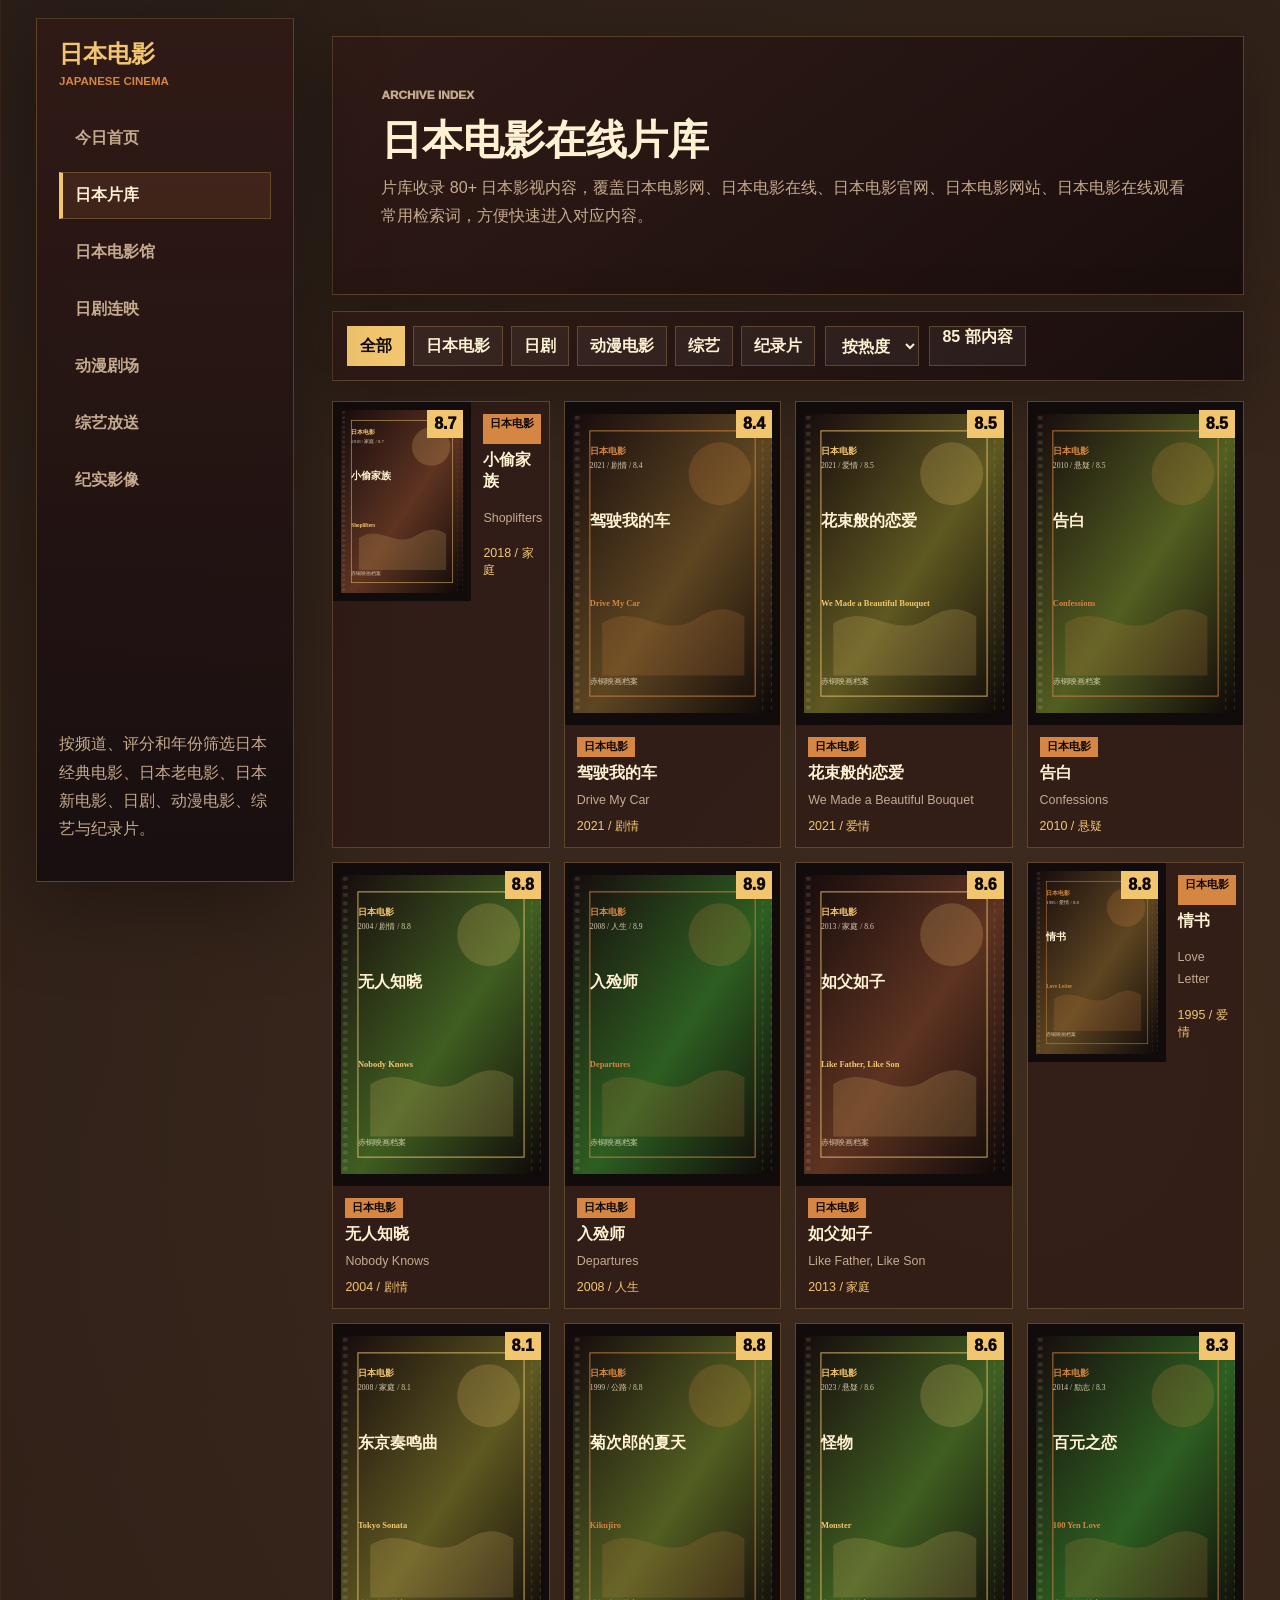
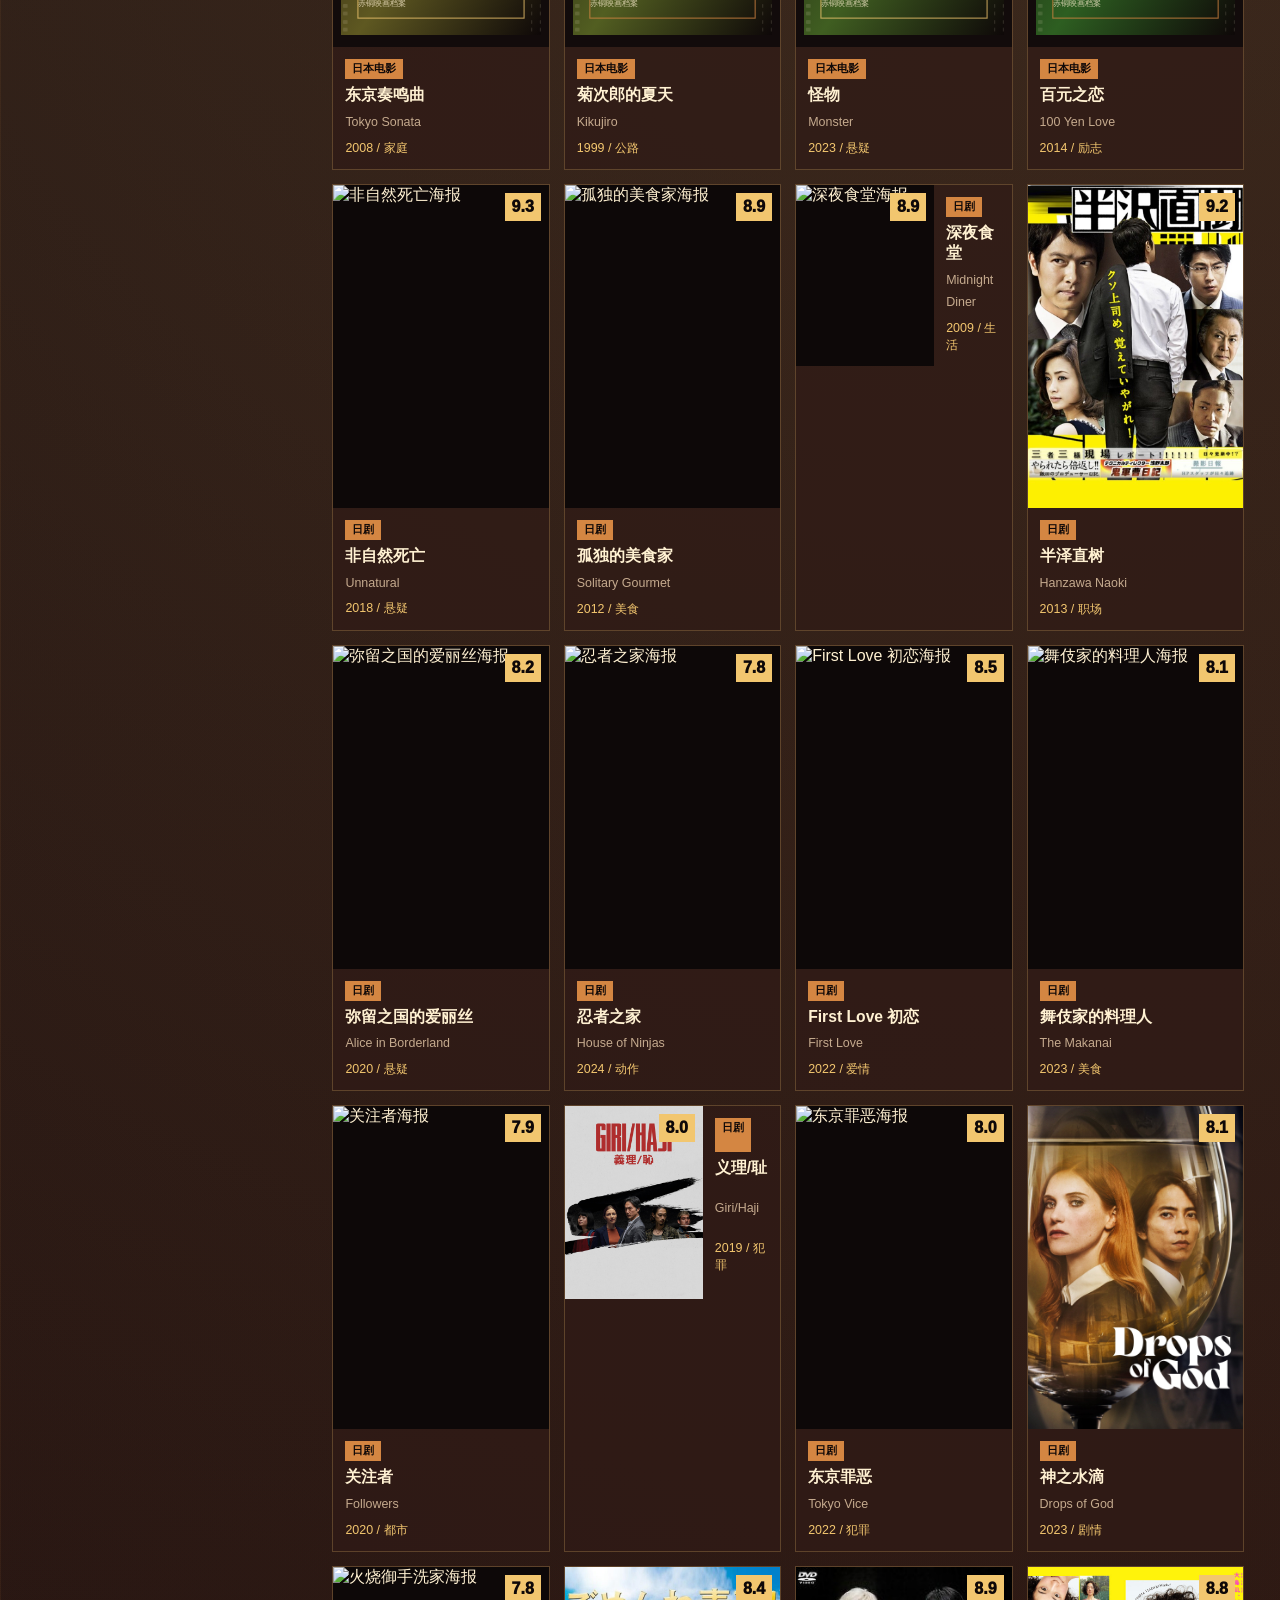
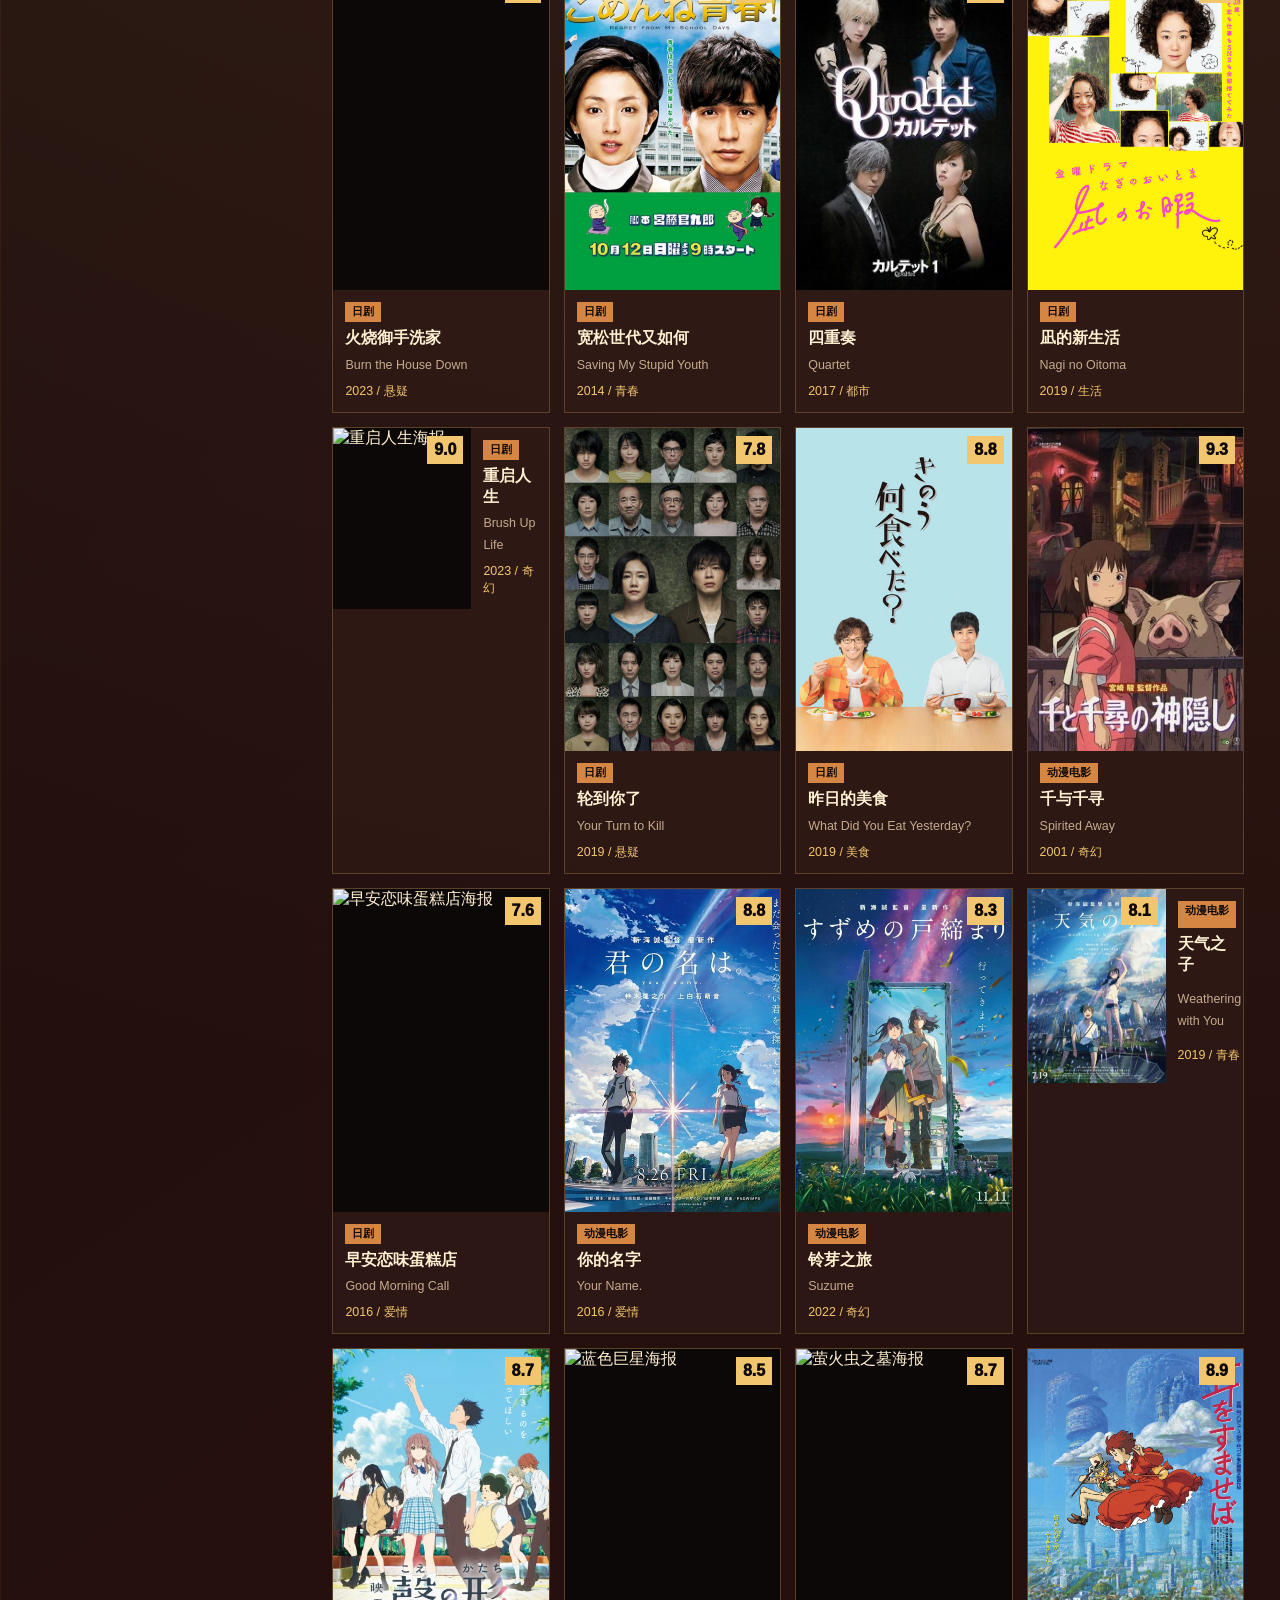
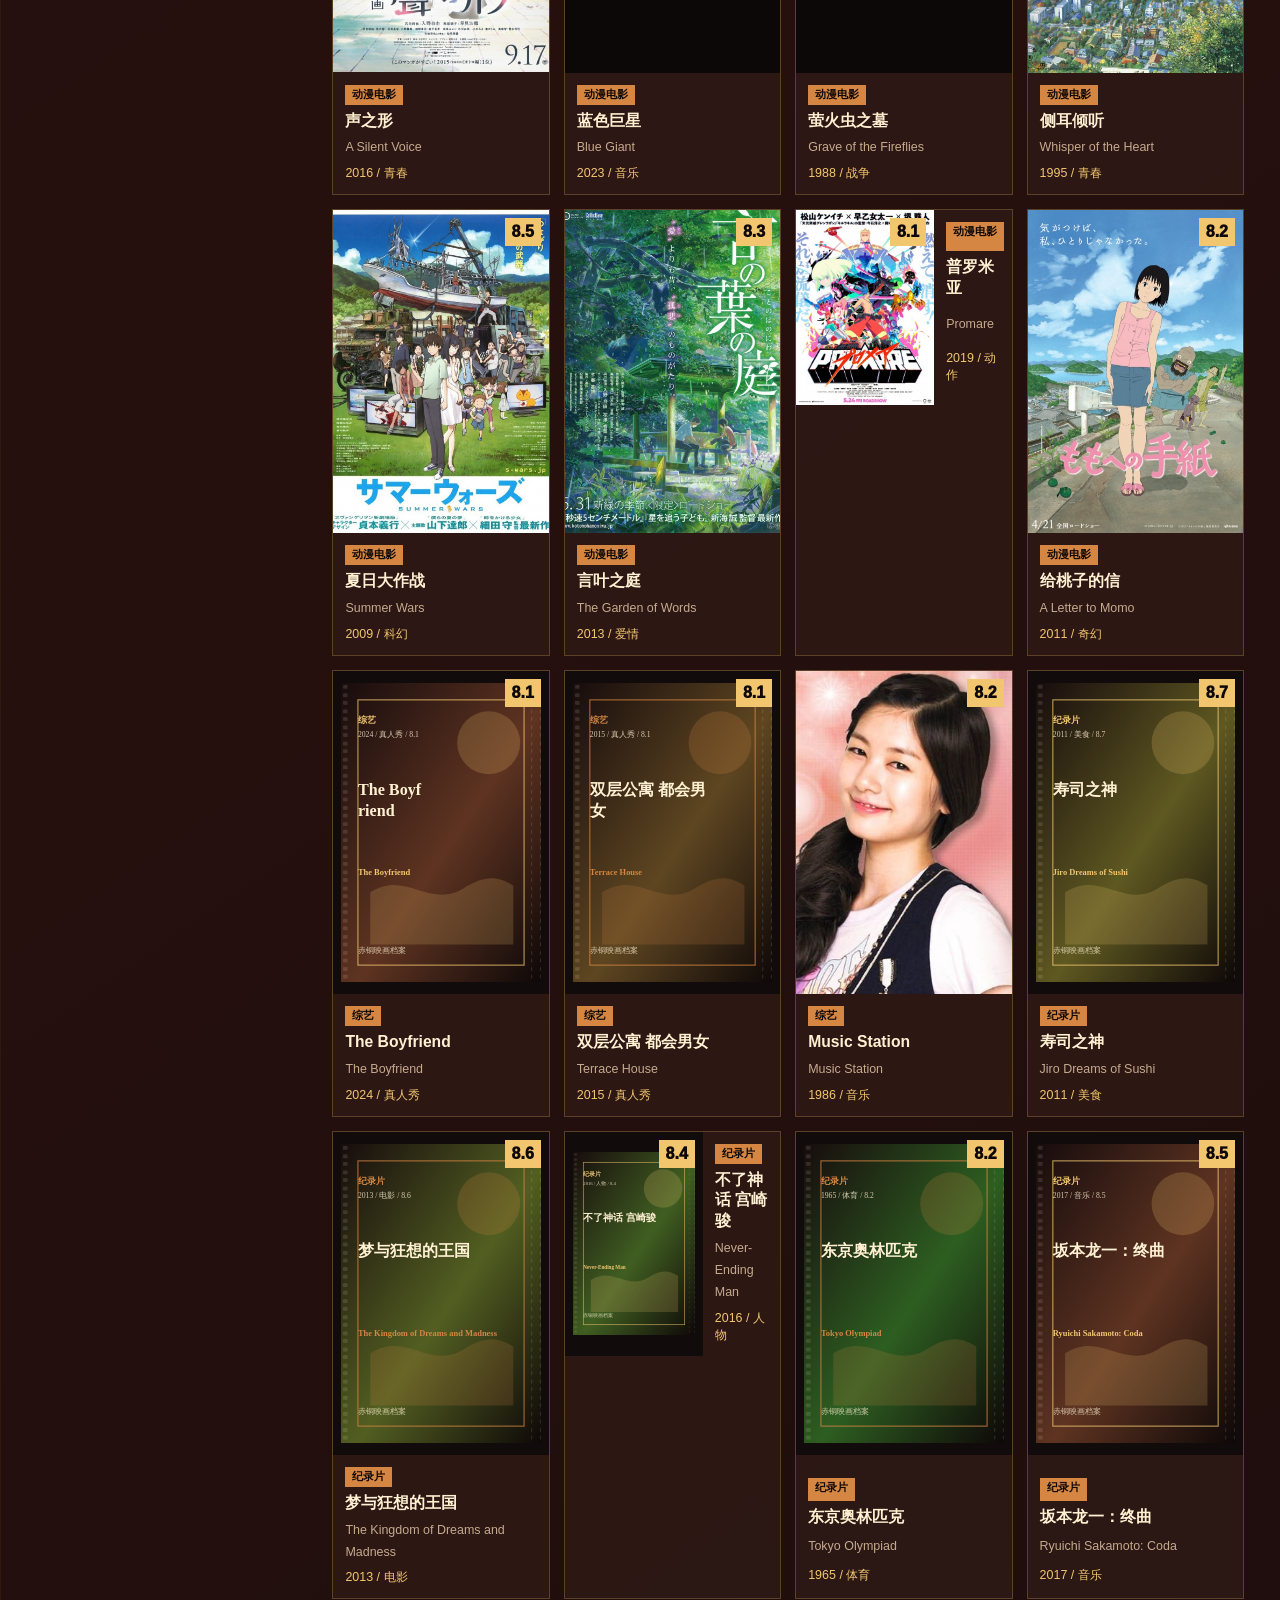
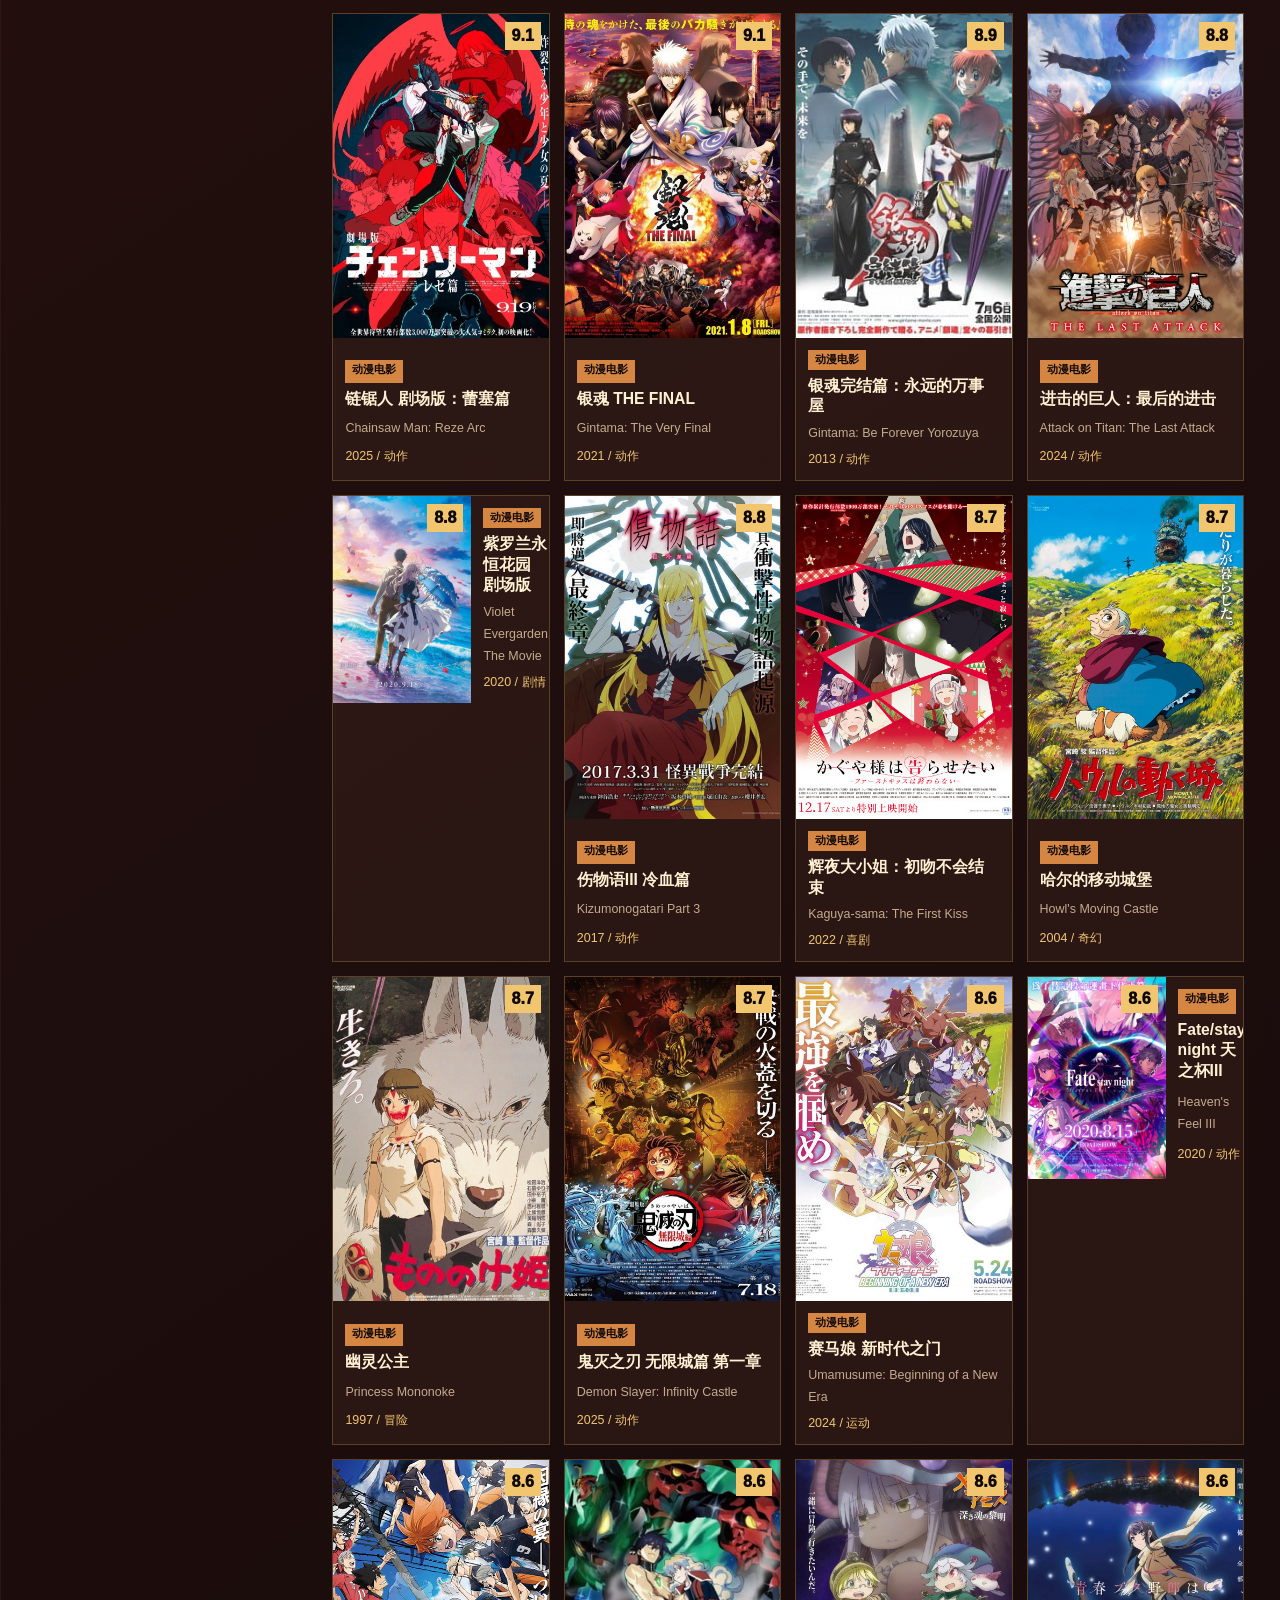
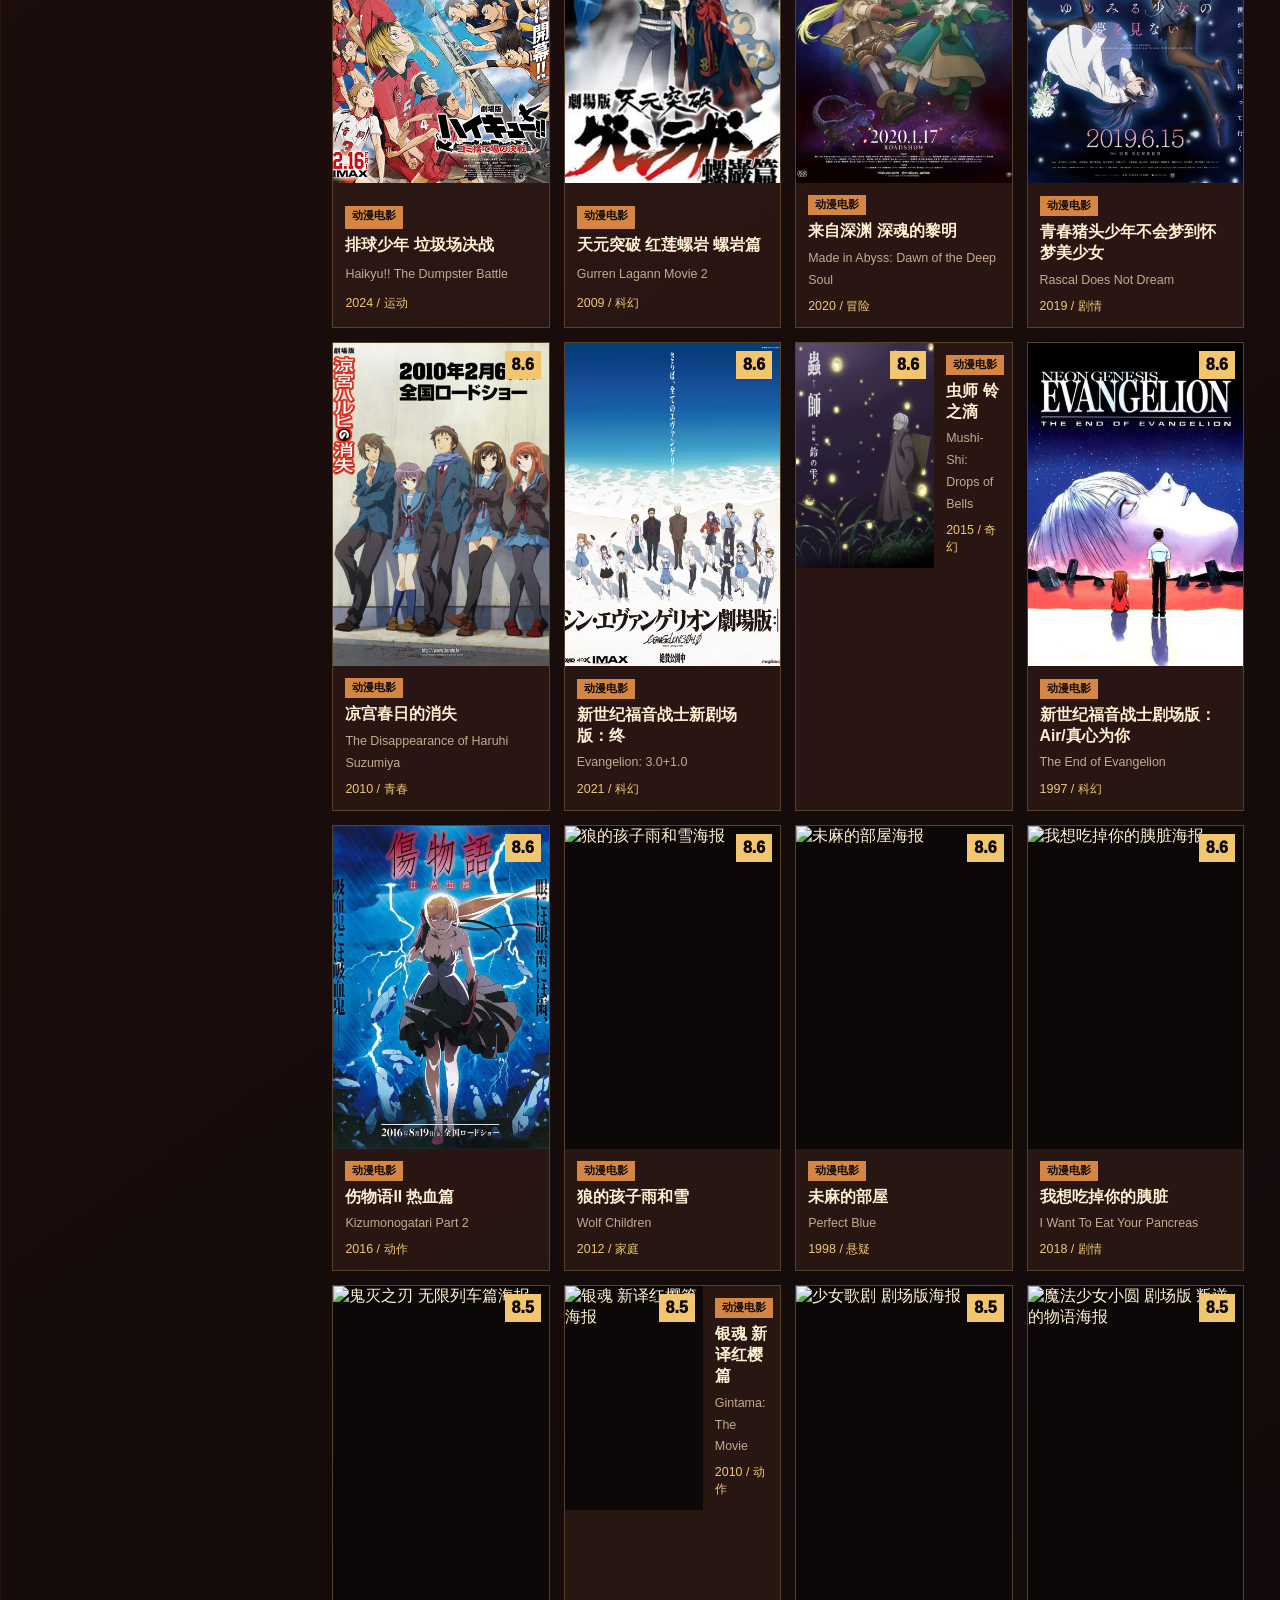
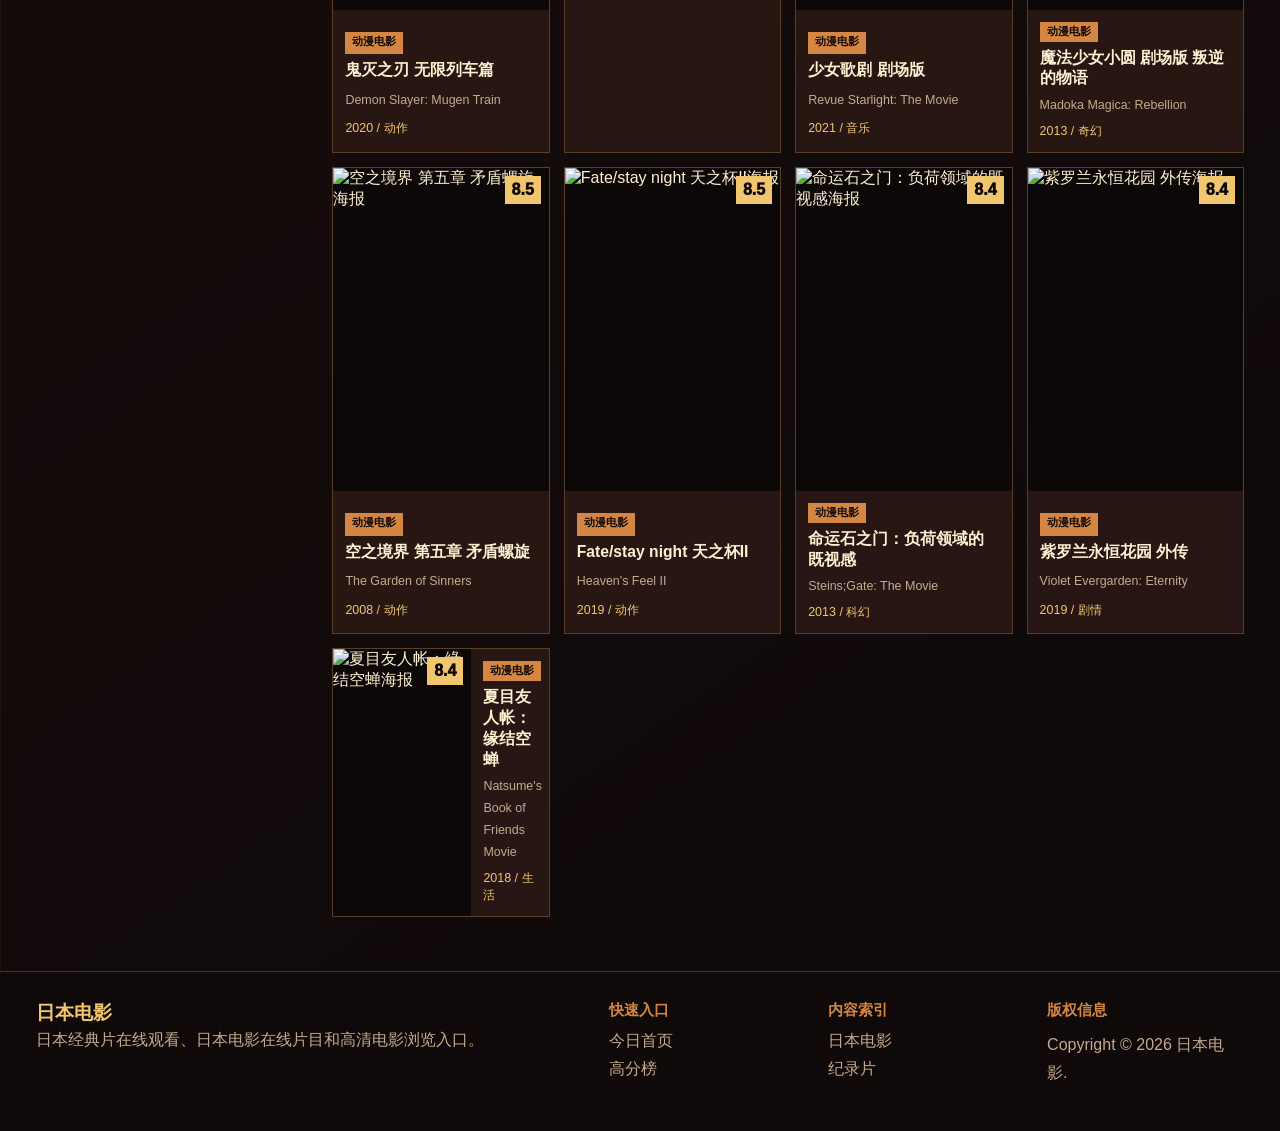
==== commit e6eb700d: "Show poster images clearly" ====
--- a/library.html
+++ b/library.html
@@ -11,7 +11,7 @@
   <body data-page="library">
     <div class="site-shell">
       <aside class="side-nav">
-        <a class="brand" href="./index.html"><strong>赤铜映画档案</strong><span>Akagane Film Vault</span></a>
+        <a class="brand" href="./index.html"><strong>日本电影</strong><span>Japanese Cinema</span></a>
         <nav aria-label="主导航">
           <a href="./index.html">今日首页</a>
           <a class="active" href="./library.html">日本片库</a>
@@ -44,10 +44,10 @@
       </main>
     </div>
     <footer class="footer">
-      <div><strong>赤铜映画档案</strong><p>日本经典片在线观看、日本电影在线片目和高清电影浏览入口。</p></div>
+      <div><strong>日本电影</strong><p>日本经典片在线观看、日本电影在线片目和高清电影浏览入口。</p></div>
       <div><h3>快速入口</h3><a href="./index.html">今日首页</a><a href="./library.html?sort=score">高分榜</a></div>
       <div><h3>内容索引</h3><a href="./library.html?kind=日本电影">日本电影</a><a href="./library.html?kind=纪录片">纪录片</a></div>
-      <div><h3>版权信息</h3><p>Copyright © 2026 赤铜映画档案.</p></div>
+      <div><h3>版权信息</h3><p>Copyright © 2026 日本电影.</p></div>
     </footer>
     <script src="./app.js"></script>
   </body>
--- a/styles.css
+++ b/styles.css
@@ -159,9 +159,14 @@
   background: #0f0909;
   border: 1px solid var(--line);
   overflow: hidden;
+  padding: 10px;
 }
 .feature-poster a { position: relative; display: block; height: 100%; }
-.feature-poster img { height: 100%; object-fit: cover; }
+.feature-poster img {
+  height: 100%;
+  object-fit: contain;
+  background: #0f0909;
+}
 .feature-poster span {
   position: absolute;
   left: 12px;
@@ -198,7 +203,7 @@
   margin-top: 18px;
 }
 .type-rail a {
-  min-height: 126px;
+  min-height: 156px;
   position: relative;
   overflow: hidden;
   display: grid;
@@ -213,8 +218,15 @@
   inset: 0;
   height: 100%;
   object-fit: cover;
-  opacity: .2;
-  filter: saturate(.8);
+  opacity: .78;
+  filter: saturate(1.08) contrast(1.04);
+}
+.type-rail a::after {
+  content: "";
+  position: absolute;
+  inset: 0;
+  background: linear-gradient(180deg, rgba(12,8,8,.05), rgba(12,8,8,.78));
+  z-index: 0;
 }
 .type-rail strong,
 .type-rail span { position: relative; z-index: 1; }
@@ -259,6 +271,12 @@
   height: 100%;
   object-fit: cover;
   transition: transform .25s ease, filter .25s ease;
+}
+.poster-card img[src$=".svg"],
+.strip-card img[src$=".svg"] {
+  object-fit: contain;
+  padding: 8px;
+  background: #120b0b;
 }
 .poster-card:hover img,
 .strip-card:hover img { transform: scale(1.035); filter: saturate(1.12) contrast(1.04); }
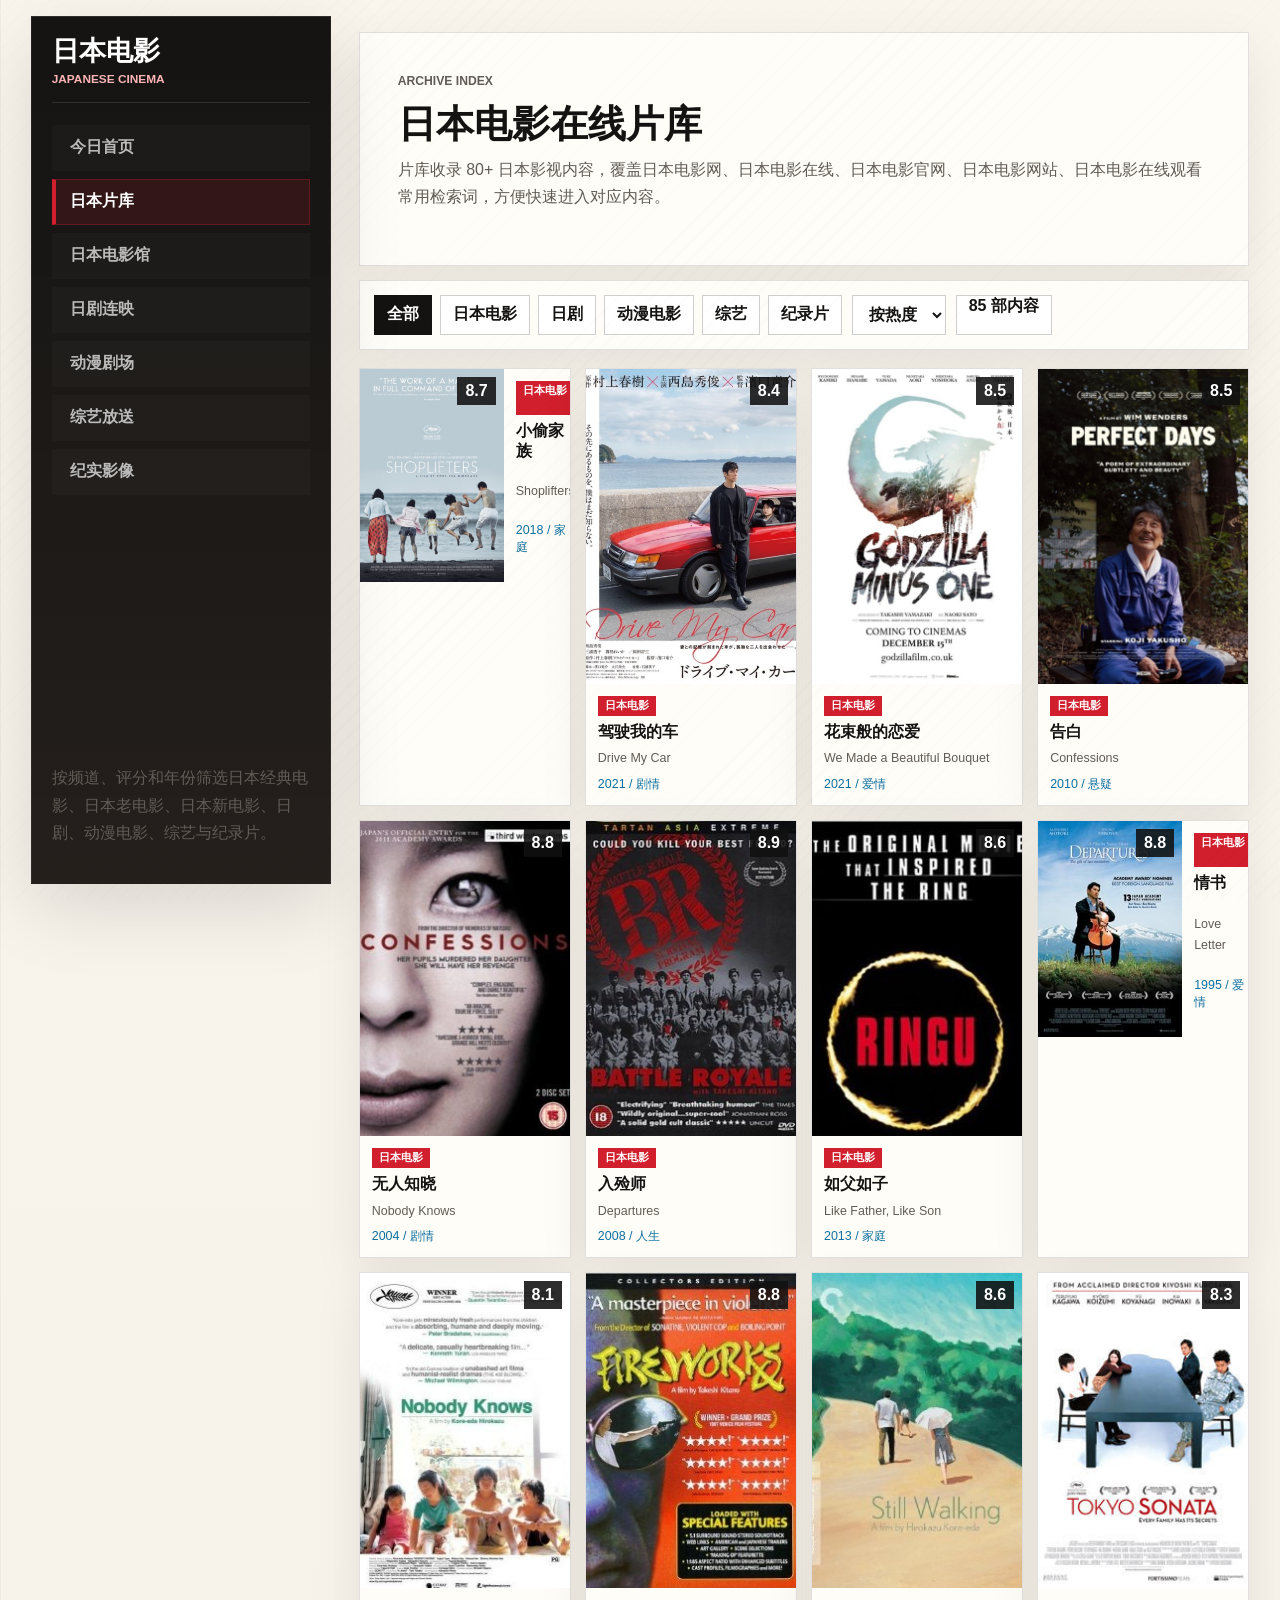
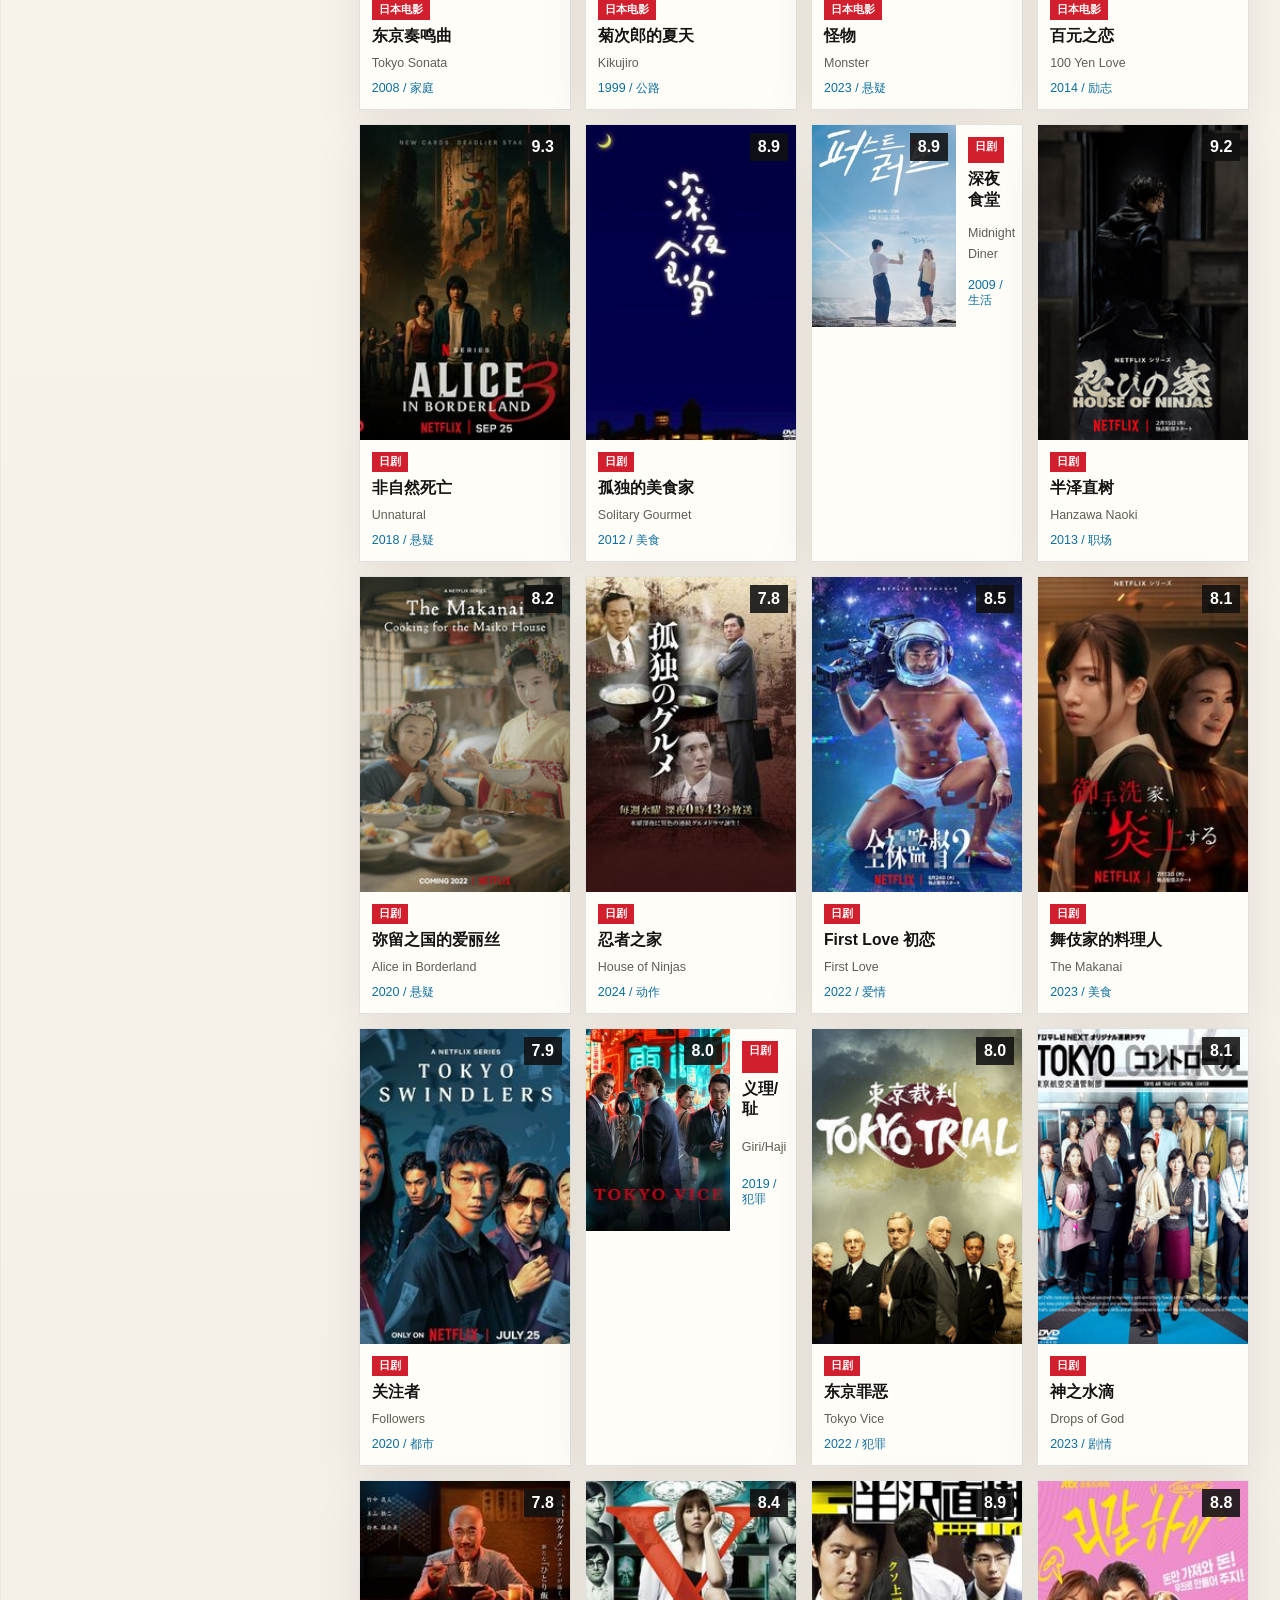
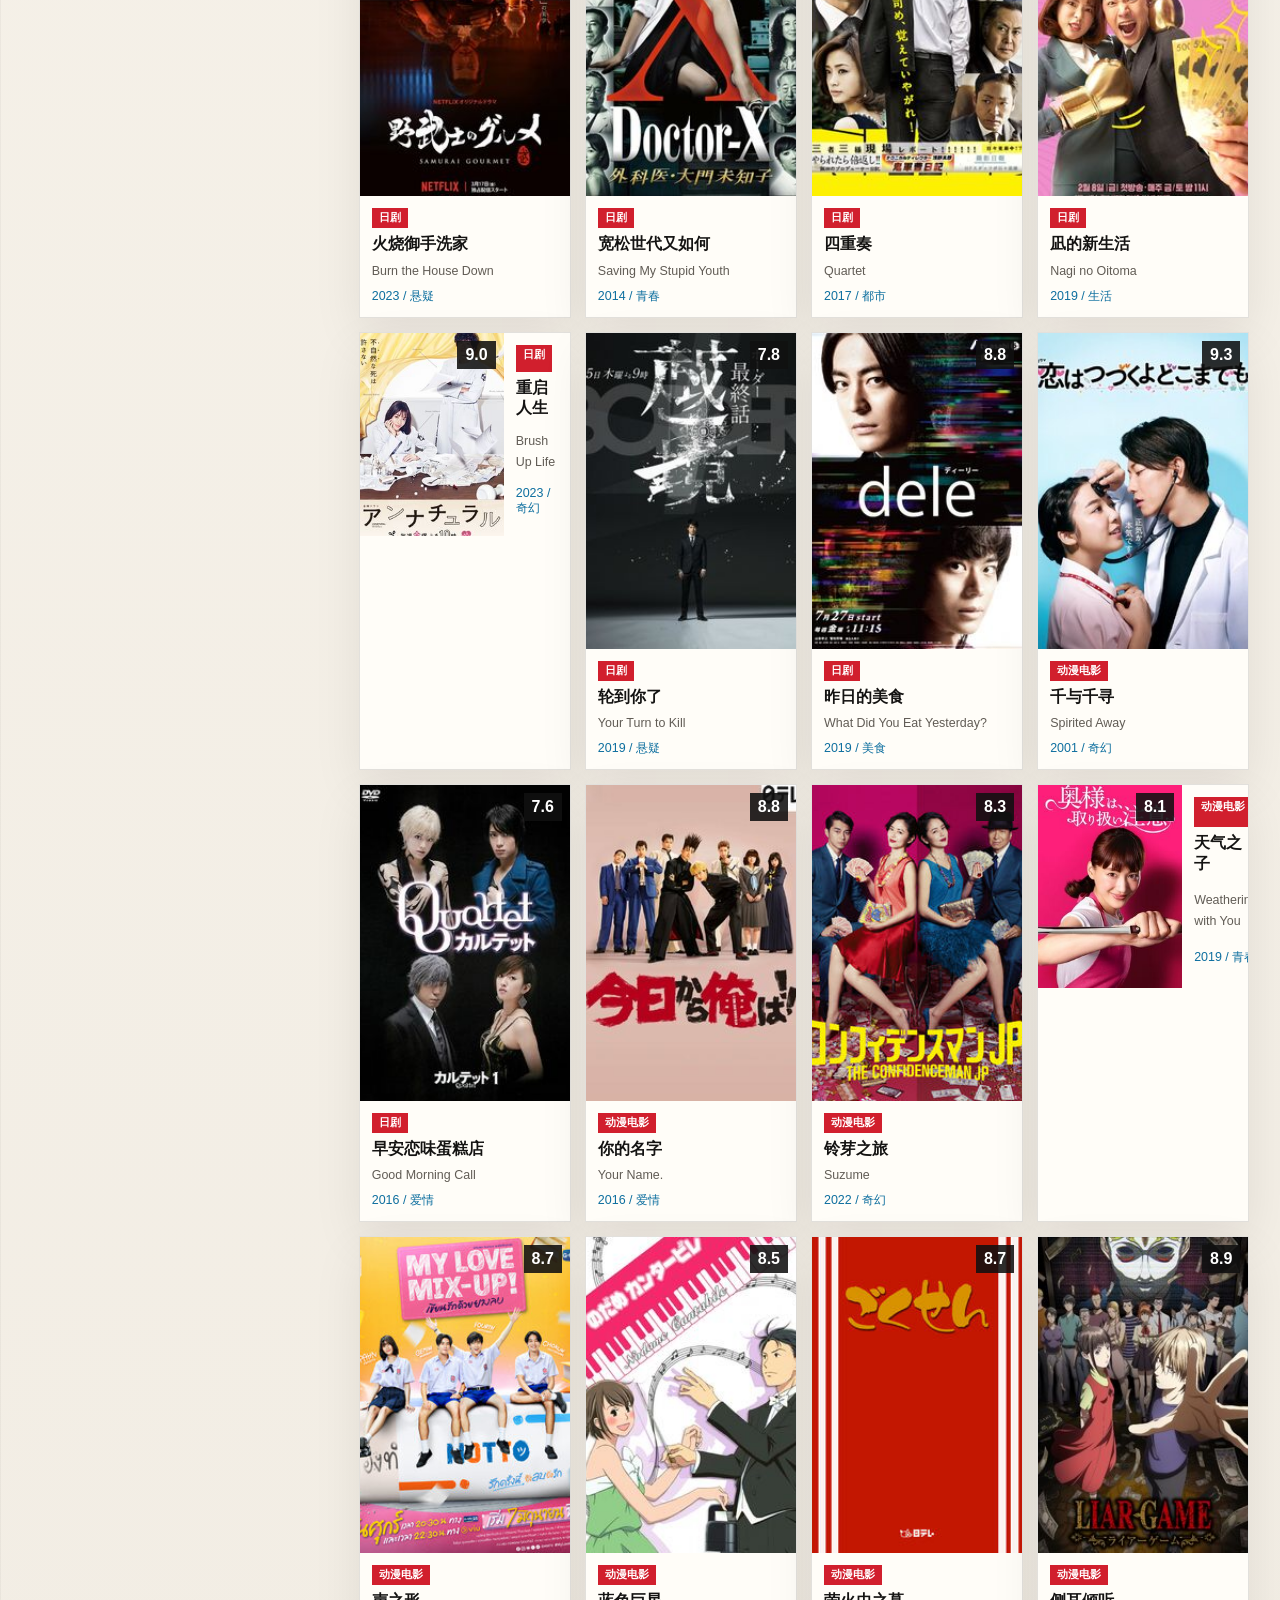
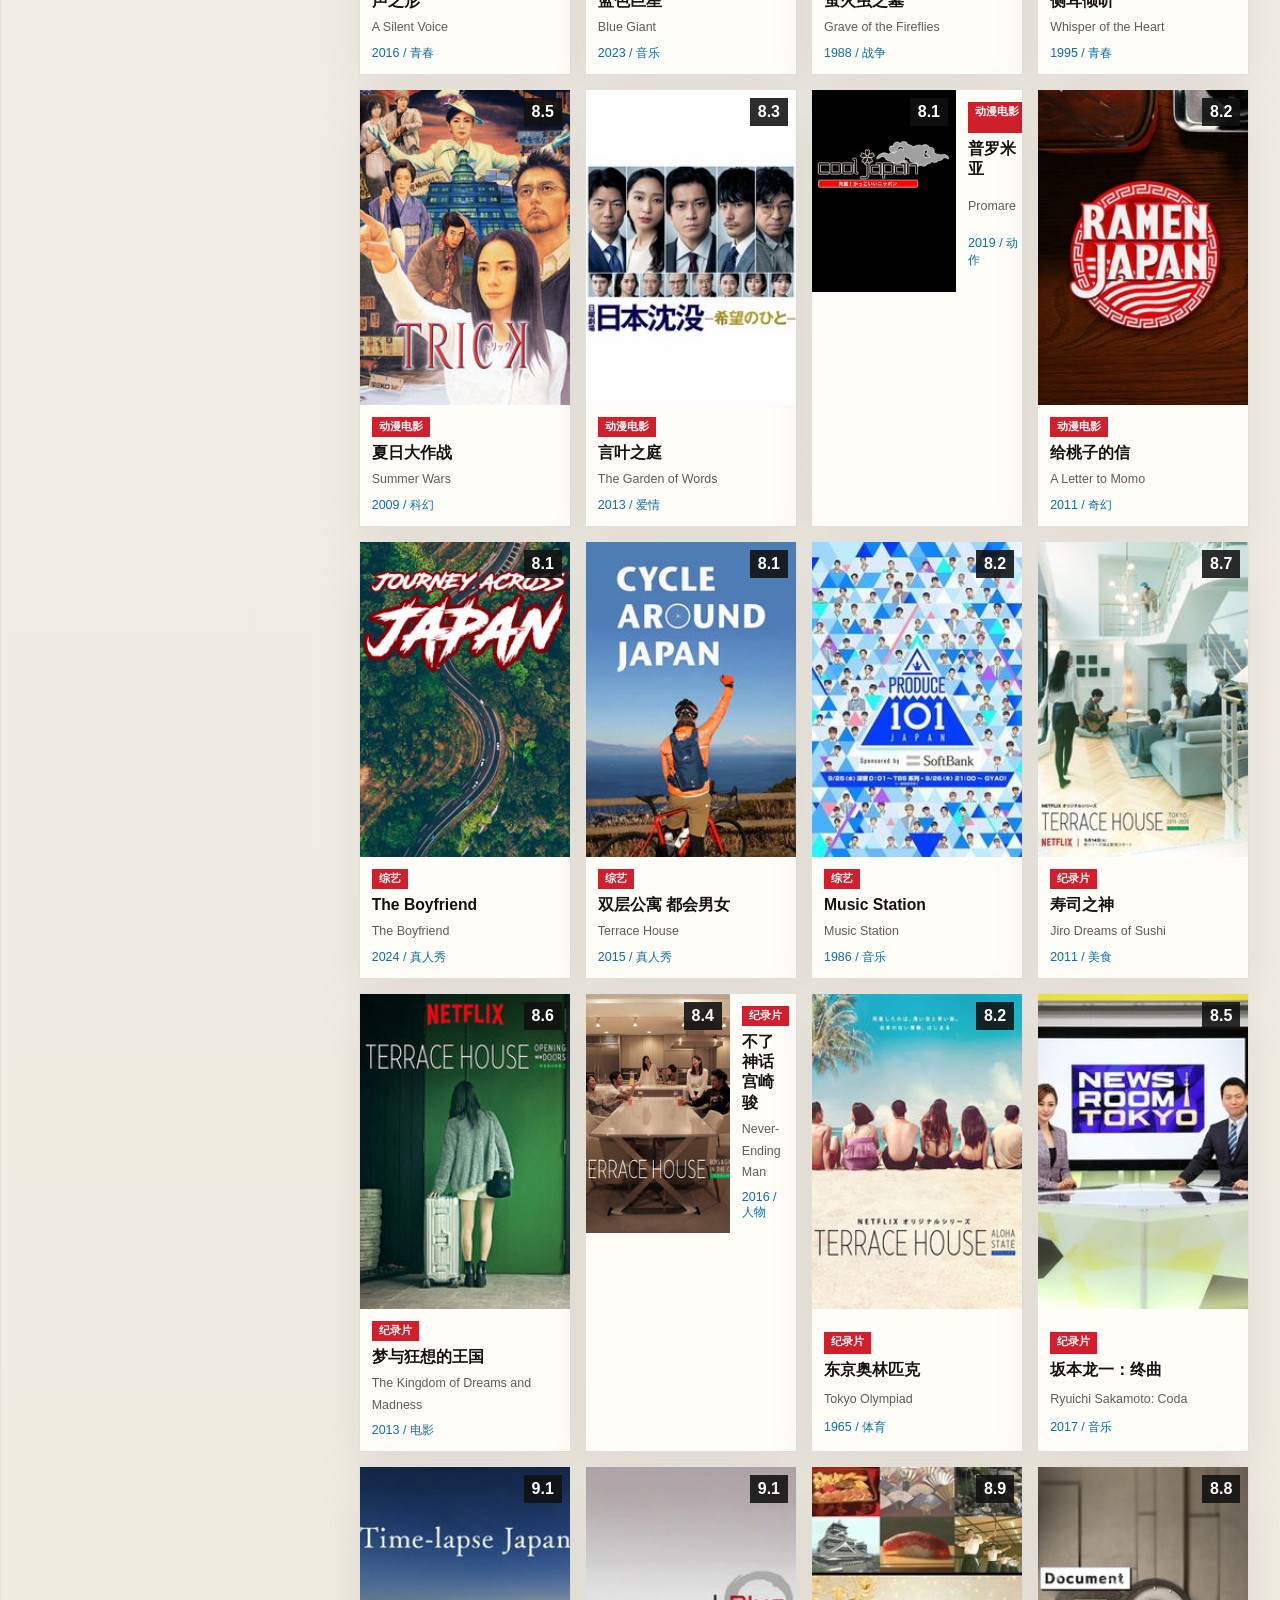
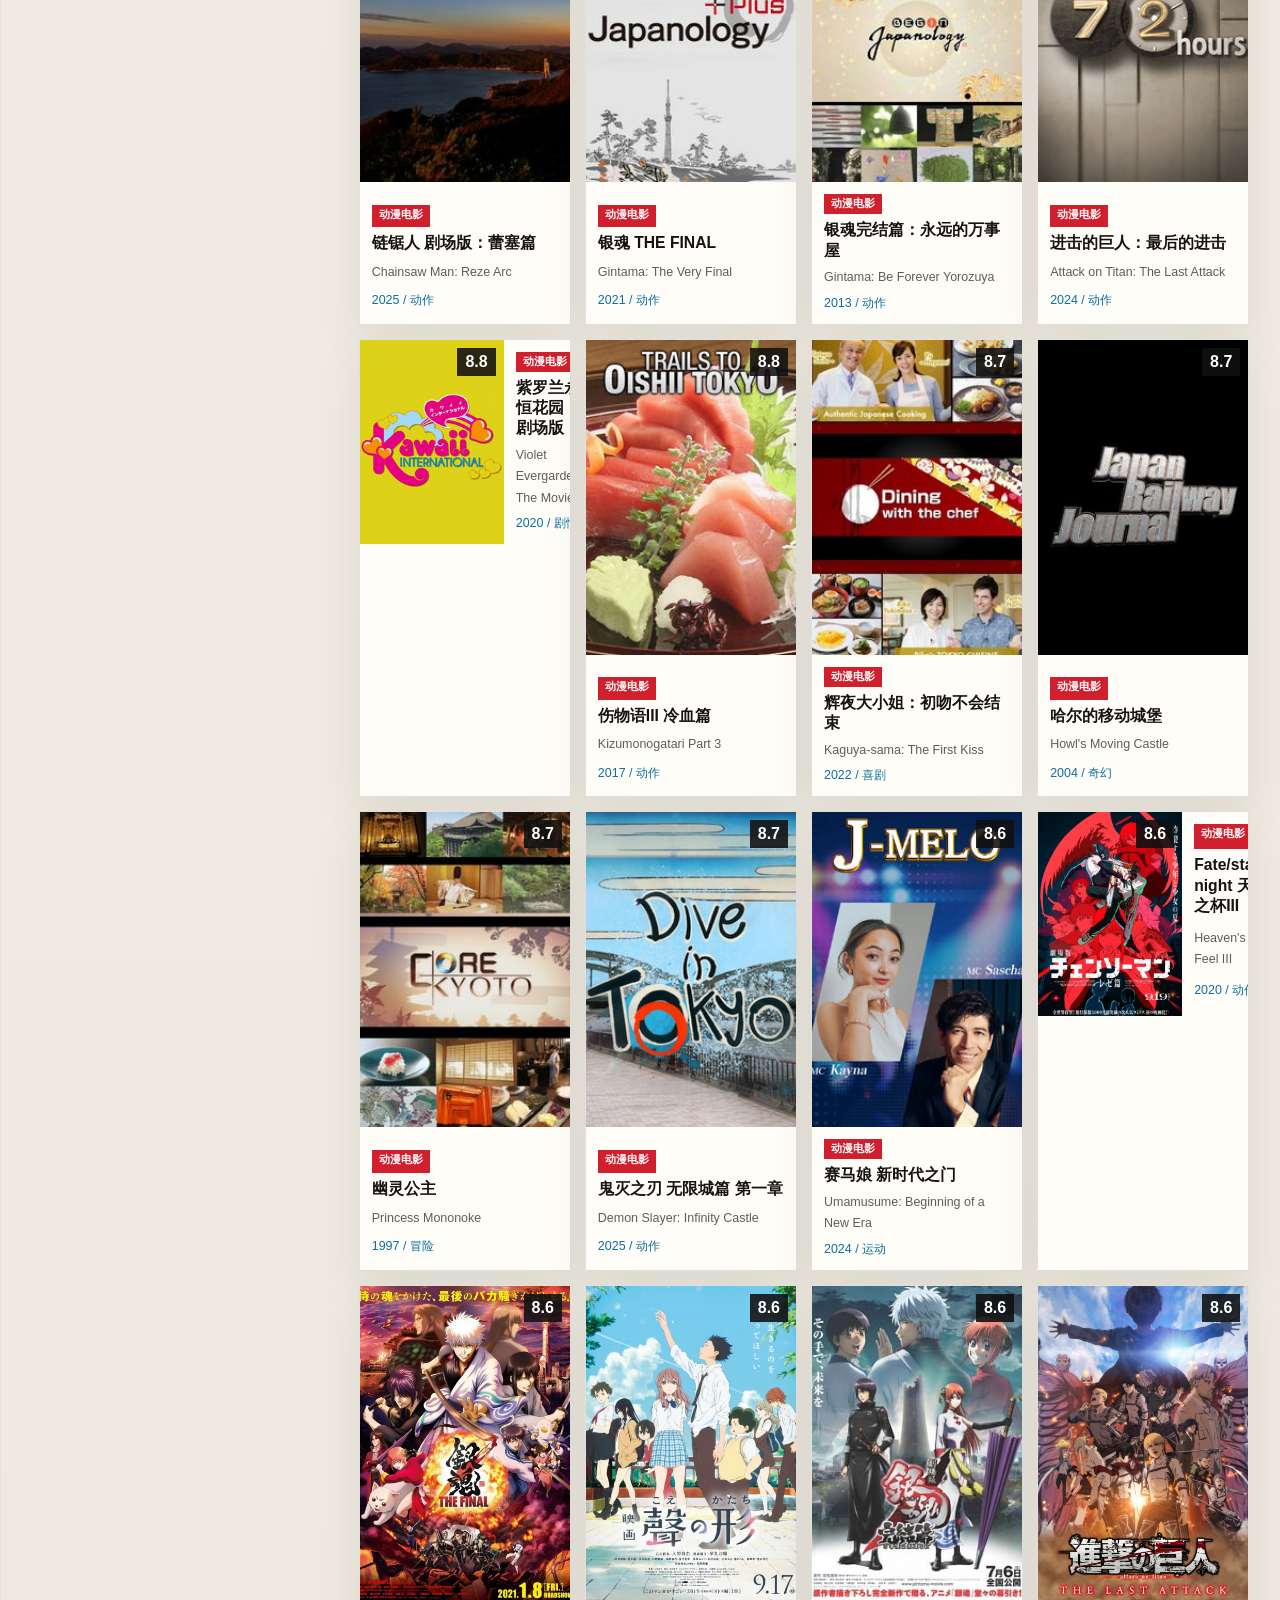
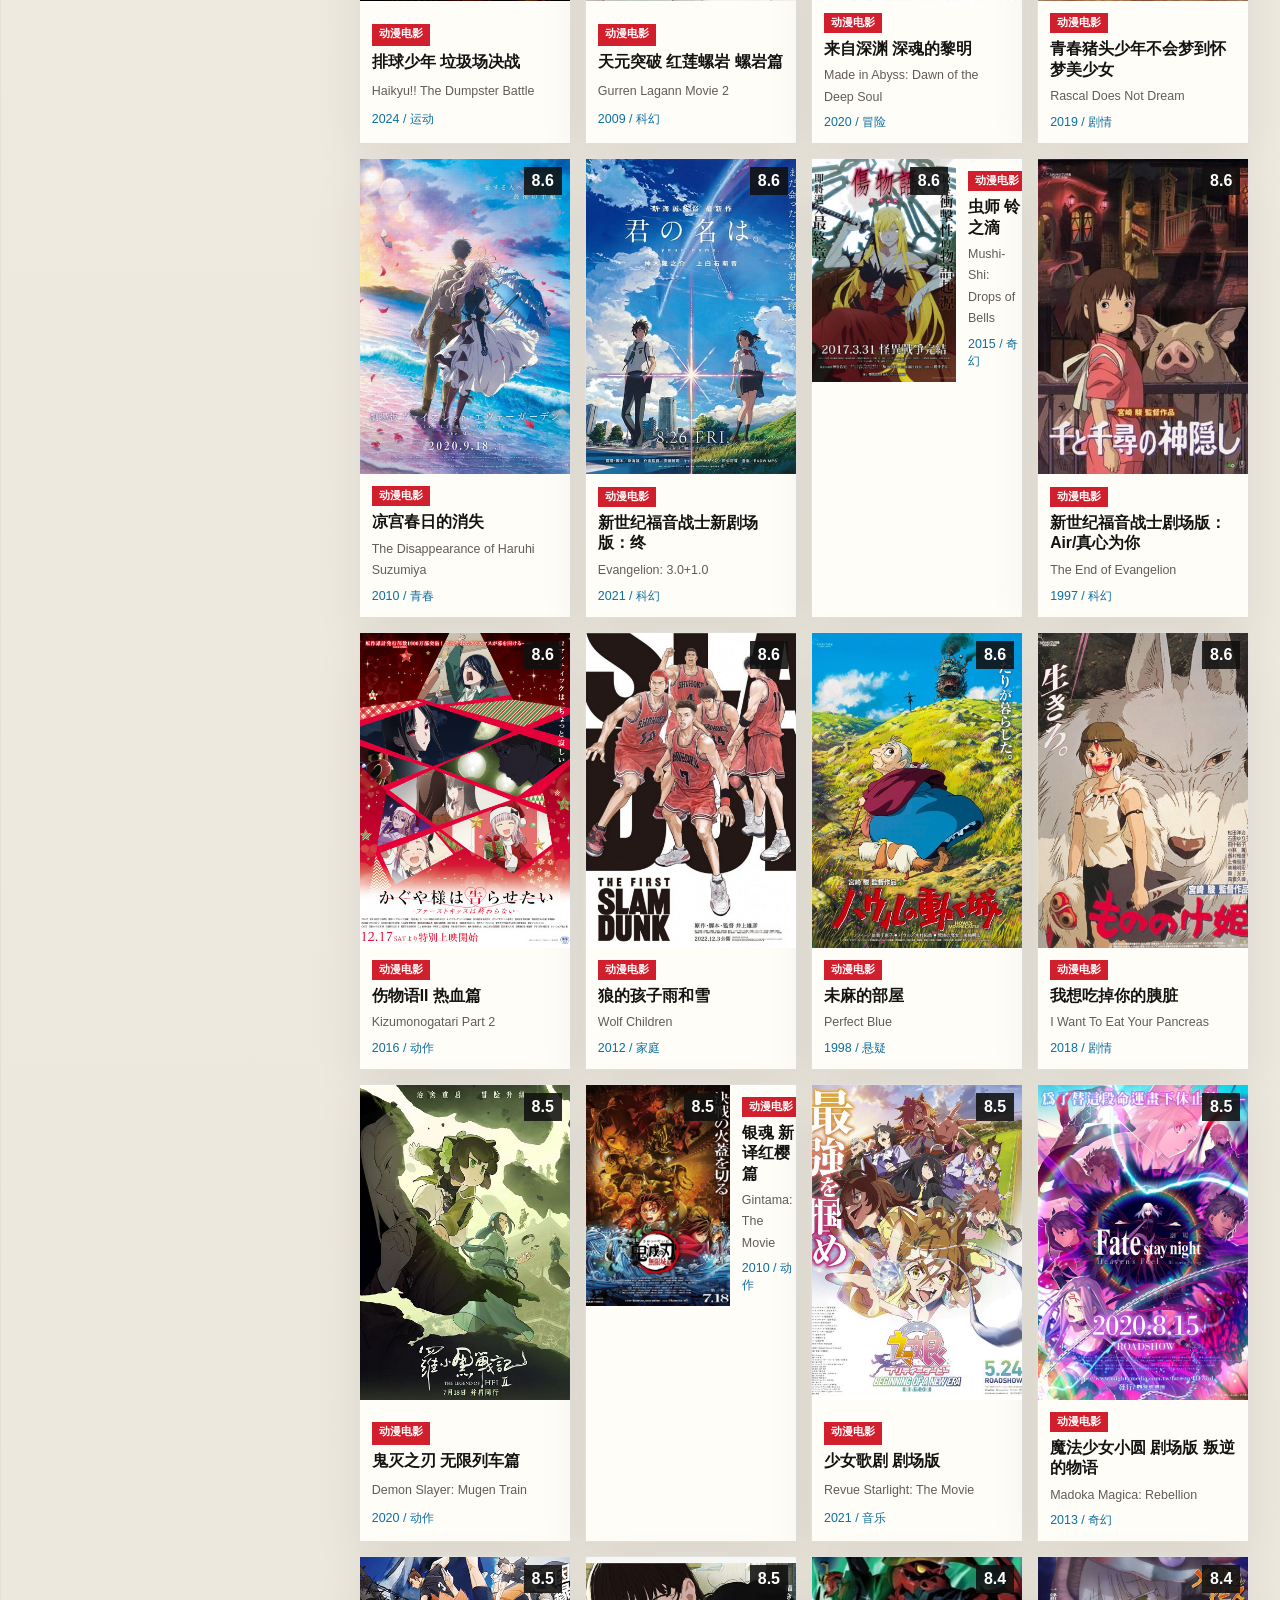
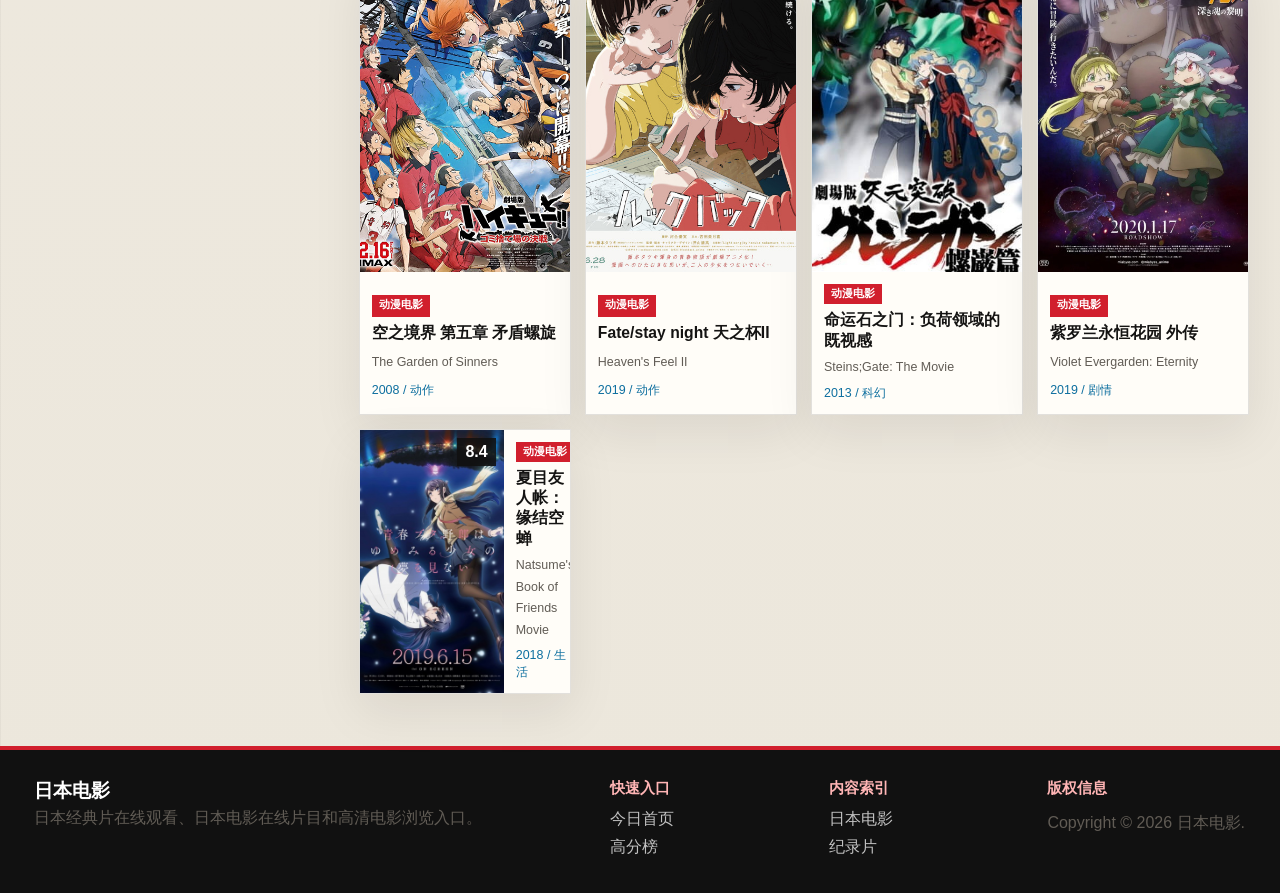
==== commit d9eb26e2: "Create site0305 with a new editorial look" ====
--- a/library.html
+++ b/library.html
@@ -3,9 +3,9 @@
   <head>
     <meta charset="UTF-8" />
     <meta name="viewport" content="width=device-width, initial-scale=1.0" />
-    <title>日本经典片,最新好看的日本经典电影在线观看,经典电影_看片不卡顿</title>
-    <meta name="keywords" content="日本经典片,日本经典电影,经典电影在线观看,日本老电影,日本新电影,高清电影,免费电影,看片不卡顿" />
-    <meta name="description" content="日本经典片在线观看平台，汇集最新好看的日本经典电影，高清画质，看片不卡顿。提供丰富的经典电影资源，包括日本经典老片、新片等多种类型影片。" />
+    <title>日本电影在线观看-海量资源库日系精品聚合-日本电影精彩视频高清在线观看平台</title>
+    <meta name="keywords" content="日本电影,在线观看,海量资源,日本视频,精彩视频,观看平台,高清在线" />
+    <meta name="description" content="日本电影在线观看是2026年全新升级的在线影院，聚合日本全分区海量影视资源，涵盖日剧、电影、动漫、综艺、纪录片等。支持多端同步访问，海量高清精彩视频每日更新，无需下载即可观看，全部免费开放。" />
     <link rel="stylesheet" href="./styles.css" />
   </head>
   <body data-page="library">
--- a/styles.css
+++ b/styles.css
@@ -1,16 +1,17 @@
 :root {
-  color-scheme: dark;
+  color-scheme: light;
   font-family: "Microsoft YaHei UI", "PingFang SC", "Noto Sans SC", Arial, sans-serif;
-  --bg: #160d0f;
-  --panel: #241214;
-  --panel-2: #301a16;
-  --copper: #d48642;
-  --gold: #f2c66f;
-  --cream: #fff1d2;
-  --muted: #c5aa8e;
-  --line: rgba(242, 198, 111, .24);
-  --ink: #0e0808;
-  --green: #5d8f78;
+  --bg: #f3efe7;
+  --paper: #fffdf8;
+  --paper-2: #f7f1e7;
+  --ink: #141312;
+  --muted: #615c55;
+  --line: rgba(20, 19, 18, .12);
+  --line-strong: rgba(20, 19, 18, .2);
+  --accent: #d11f2d;
+  --accent-2: #0e6f9f;
+  --accent-3: #2a8b63;
+  --shadow: 0 18px 46px rgba(22, 18, 12, .08);
 }
 
 * { box-sizing: border-box; }
@@ -18,20 +19,19 @@
 body {
   margin: 0;
   min-height: 100vh;
-  color: var(--cream);
+  color: var(--ink);
   background:
-    linear-gradient(90deg, rgba(212,134,66,.08) 0 1px, transparent 1px 92px),
-    radial-gradient(circle at 80% 10%, rgba(242,198,111,.16), transparent 34%),
-    linear-gradient(145deg, #160d0f 0%, #26100e 46%, #0e090a 100%);
+    linear-gradient(90deg, rgba(20, 19, 18, .04) 1px, transparent 1px 62px),
+    linear-gradient(0deg, rgba(20, 19, 18, .03) 1px, transparent 1px 62px),
+    linear-gradient(180deg, #f9f5ed 0%, #f2ede4 48%, #ece7dc 100%);
 }
 body::before {
   content: "";
   position: fixed;
   inset: 0;
   pointer-events: none;
-  opacity: .16;
-  background-image: repeating-linear-gradient(0deg, transparent 0 7px, rgba(255,241,210,.18) 8px);
-  mix-blend-mode: overlay;
+  opacity: .07;
+  background-image: repeating-linear-gradient(135deg, transparent 0 11px, rgba(0,0,0,.18) 11px 12px);
 }
 a { color: inherit; text-decoration: none; }
 img { display: block; width: 100%; }
@@ -39,44 +39,74 @@
 button, select { font: inherit; }
 
 .site-shell {
-  width: min(1660px, 100%);
+  width: min(1680px, 100%);
   margin: 0 auto;
-  display: grid;
-  grid-template-columns: 258px minmax(0, 1fr);
-  gap: clamp(18px, 3vw, 44px);
-  padding: 18px clamp(14px, 3vw, 36px) 0;
-}
+  padding: 16px clamp(14px, 2.4vw, 34px) 0;
+  display: grid;
+  grid-template-columns: 300px minmax(0, 1fr);
+  gap: clamp(16px, 2.8vw, 28px);
+}
+
 .side-nav {
   position: sticky;
-  top: 18px;
-  height: calc(100vh - 36px);
-  min-height: 680px;
+  top: 16px;
+  height: calc(100vh - 32px);
+  min-height: 720px;
   display: grid;
   grid-template-rows: auto 1fr auto;
-  gap: 28px;
-  padding: 22px;
-  background: linear-gradient(180deg, rgba(48,26,22,.96), rgba(22,13,15,.9));
-  border: 1px solid var(--line);
-  box-shadow: 0 22px 80px rgba(0,0,0,.36);
-}
-.brand { display: grid; gap: 7px; }
-.brand strong { color: var(--gold); font-size: 1.48rem; line-height: 1.15; }
-.brand span { color: var(--copper); font-size: .72rem; font-weight: 900; text-transform: uppercase; }
-.side-nav nav { display: grid; align-content: start; gap: 10px; }
+  gap: 22px;
+  padding: 20px;
+  color: #f5f1e8;
+  background:
+    linear-gradient(180deg, rgba(16, 15, 14, .98), rgba(27, 22, 18, .96));
+  border: 1px solid rgba(255,255,255,.06);
+  box-shadow: 0 24px 70px rgba(0, 0, 0, .12);
+}
+
+.brand {
+  display: grid;
+  gap: 6px;
+  padding-bottom: 16px;
+  border-bottom: 1px solid rgba(255,255,255,.12);
+}
+.brand strong {
+  color: #fff;
+  font-size: 1.7rem;
+  line-height: 1.05;
+  letter-spacing: 0;
+}
+.brand span {
+  color: #ffb5b5;
+  font-size: .74rem;
+  font-weight: 800;
+  text-transform: uppercase;
+  letter-spacing: 0;
+}
+
+.side-nav nav {
+  display: grid;
+  align-content: start;
+  gap: 8px;
+}
 .side-nav nav a {
-  padding: 12px 12px;
-  color: var(--muted);
+  min-height: 46px;
+  display: flex;
+  align-items: center;
+  padding: 0 14px;
+  color: rgba(255,255,255,.7);
   border: 1px solid transparent;
   border-left: 4px solid transparent;
-  font-weight: 850;
+  background: rgba(255,255,255,.02);
+  font-weight: 800;
 }
 .side-nav nav a.active,
 .side-nav nav a:hover {
-  color: var(--cream);
-  background: rgba(212,134,66,.12);
-  border-color: var(--line);
-  border-left-color: var(--gold);
-}
+  color: #fff;
+  background: rgba(209,31,45,.15);
+  border-color: rgba(209,31,45,.3);
+  border-left-color: var(--accent);
+}
+
 .side-nav p,
 .hero-copy p,
 .page-title p,
@@ -86,62 +116,81 @@
 .detail-copy p,
 .ledger-row small {
   color: var(--muted);
-  line-height: 1.76;
-}
+  line-height: 1.72;
+}
+
 main { min-width: 0; }
+
 .hero {
-  min-height: 570px;
-  display: grid;
-  grid-template-columns: minmax(0, 1.08fr) minmax(260px, .5fr) minmax(260px, .42fr);
-  gap: 18px;
-  padding-top: 18px;
-}
+  padding-top: 16px;
+  display: grid;
+  grid-template-columns: minmax(0, 1.24fr) minmax(280px, .66fr) minmax(252px, .46fr);
+  gap: 16px;
+  align-items: stretch;
+}
+
 .hero-copy,
 .ticker,
 .score-board,
 .page-title,
 .filters,
 .detail-copy {
-  background: linear-gradient(145deg, rgba(48,26,22,.86), rgba(23,12,12,.92));
+  background: var(--paper);
   border: 1px solid var(--line);
-  box-shadow: 0 18px 60px rgba(0,0,0,.28);
-}
+  box-shadow: var(--shadow);
+}
+
 .hero-copy {
-  min-height: 548px;
+  min-height: 592px;
   display: grid;
   align-content: center;
-  padding: clamp(26px, 5vw, 70px);
+  padding: clamp(24px, 4.6vw, 58px);
   position: relative;
   overflow: hidden;
 }
+.hero-copy::before {
+  content: "JAPAN FILM";
+  position: absolute;
+  right: 18px;
+  top: 16px;
+  color: rgba(20, 19, 18, .06);
+  font-size: clamp(2.6rem, 8vw, 8rem);
+  font-weight: 950;
+  line-height: .95;
+  letter-spacing: 0;
+}
 .hero-copy::after {
-  content: "映画";
+  content: "";
   position: absolute;
-  right: -10px;
-  bottom: -26px;
-  color: rgba(242,198,111,.08);
-  font-size: clamp(7rem, 16vw, 15rem);
-  font-weight: 950;
-  line-height: .82;
-}
+  inset: auto 0 0 0;
+  height: 14px;
+  background: linear-gradient(90deg, var(--accent) 0 28%, var(--accent-2) 28% 57%, var(--accent-3) 57% 78%, #111 78% 100%);
+}
+
 .eyebrow {
   margin-bottom: 12px;
-  color: var(--copper);
-  font-size: .74rem;
-  font-weight: 950;
+  color: var(--accent);
+  font-size: .76rem;
+  font-weight: 900;
+  text-transform: uppercase;
   letter-spacing: 0;
-  text-transform: uppercase;
 }
 h1 {
-  max-width: 880px;
-  margin-bottom: 18px;
-  color: var(--cream);
-  font-size: clamp(2.05rem, 3.75vw, 4.15rem);
-  line-height: 1.08;
+  max-width: 900px;
+  margin-bottom: 14px;
+  color: var(--ink);
+  font-size: clamp(2.2rem, 4.2vw, 4.6rem);
+  line-height: 1.04;
   letter-spacing: 0;
 }
-h2 { margin-bottom: 0; color: var(--gold); font-size: clamp(1.35rem, 2vw, 2.25rem); line-height: 1.15; }
-.hero-actions { display: flex; flex-wrap: wrap; gap: 12px; margin-top: 20px; }
+h2 {
+  margin-bottom: 0;
+  color: var(--ink);
+  font-size: clamp(1.28rem, 1.9vw, 2.05rem);
+  line-height: 1.12;
+}
+
+.hero-actions { display: flex; flex-wrap: wrap; gap: 12px; margin-top: 22px; }
 .action,
 .ghost {
   min-height: 44px;
@@ -149,113 +198,150 @@
   align-items: center;
   justify-content: center;
   padding: 0 16px;
-  font-weight: 950;
-  border: 1px solid var(--gold);
-}
-.action { color: var(--ink); background: var(--gold); }
-.ghost { color: var(--cream); background: rgba(255,255,255,.04); }
+  border: 1px solid var(--ink);
+  font-weight: 900;
+}
+.action { color: #fff; background: var(--ink); }
+.ghost { color: var(--ink); background: transparent; }
+
 .feature-poster {
-  min-height: 548px;
-  background: #0f0909;
+  min-height: 592px;
+  padding: 12px;
+  background: var(--paper);
   border: 1px solid var(--line);
-  overflow: hidden;
-  padding: 10px;
+  box-shadow: var(--shadow);
 }
 .feature-poster a { position: relative; display: block; height: 100%; }
 .feature-poster img {
   height: 100%;
-  object-fit: contain;
-  background: #0f0909;
+  object-fit: cover;
+  background: #fff;
 }
 .feature-poster span {
   position: absolute;
-  left: 12px;
-  right: 12px;
-  bottom: 12px;
-  padding: 11px 12px;
-  color: var(--ink);
-  background: var(--gold);
-  font-weight: 950;
-}
-.ticker { min-height: 548px; padding: 18px; display: grid; grid-template-rows: auto 1fr; gap: 14px; }
+  left: 14px;
+  right: 14px;
+  bottom: 14px;
+  padding: 10px 12px;
+  color: #fff;
+  background: rgba(20,19,18,.9);
+  font-weight: 900;
+  border-left: 4px solid var(--accent);
+}
+
+.ticker {
+  min-height: 592px;
+  padding: 18px;
+  display: grid;
+  grid-template-rows: auto 1fr;
+  gap: 12px;
+}
 .ledger-row {
-  min-height: 48px;
-  display: grid;
-  grid-template-columns: 38px minmax(0, 1fr) 44px;
+  min-height: 50px;
+  display: grid;
+  grid-template-columns: 36px minmax(0, 1fr) 52px;
   align-items: center;
   gap: 10px;
-  padding: 10px 0;
+  padding: 12px 0;
   border-top: 1px solid var(--line);
 }
-.ledger-row b { color: var(--copper); font-size: .88rem; }
-.ledger-row span { min-width: 0; display: grid; gap: 2px; font-weight: 900; }
-.ledger-row small { white-space: nowrap; overflow: hidden; text-overflow: ellipsis; font-size: .76rem; }
+.ledger-row b {
+  color: var(--accent);
+  font-size: .9rem;
+}
+.ledger-row span {
+  min-width: 0;
+  display: grid;
+  gap: 2px;
+  font-weight: 900;
+}
+.ledger-row small {
+  white-space: nowrap;
+  overflow: hidden;
+  text-overflow: ellipsis;
+  font-size: .76rem;
+}
 .ledger-row i {
   justify-self: end;
-  color: var(--gold);
+  color: var(--accent-2);
   font-style: normal;
-  font-weight: 950;
-}
+  font-weight: 900;
+}
+
 .type-rail {
   display: grid;
   grid-template-columns: repeat(5, minmax(0, 1fr));
   gap: 12px;
-  margin-top: 18px;
+  margin-top: 16px;
 }
 .type-rail a {
-  min-height: 156px;
+  min-height: 176px;
   position: relative;
   overflow: hidden;
   display: grid;
   align-content: end;
-  gap: 4px;
+  gap: 5px;
   padding: 14px;
-  background: var(--panel);
+  background: var(--paper);
   border: 1px solid var(--line);
+  box-shadow: var(--shadow);
 }
 .type-rail img {
   position: absolute;
   inset: 0;
   height: 100%;
   object-fit: cover;
-  opacity: .78;
-  filter: saturate(1.08) contrast(1.04);
+  opacity: .92;
+  filter: saturate(1.02) contrast(1.02);
 }
 .type-rail a::after {
   content: "";
   position: absolute;
   inset: 0;
-  background: linear-gradient(180deg, rgba(12,8,8,.05), rgba(12,8,8,.78));
-  z-index: 0;
+  background:
+    linear-gradient(180deg, rgba(255,255,255,.02) 0 42%, rgba(20,19,18,.72) 100%);
 }
 .type-rail strong,
-.type-rail span { position: relative; z-index: 1; }
-.type-rail strong { color: var(--gold); font-size: 1.05rem; }
-.type-rail span { color: var(--muted); font-size: .82rem; }
-.section { padding-top: 46px; }
-.section.compact { padding-top: 20px; }
+.type-rail span {
+  position: relative;
+  z-index: 1;
+}
+.type-rail strong {
+  color: #fff;
+  font-size: 1.06rem;
+}
+.type-rail span {
+  color: rgba(255,255,255,.82);
+  font-size: .82rem;
+}
+
+.section { padding-top: 44px; }
+.section.compact { padding-top: 18px; }
 .section-head {
   display: flex;
   align-items: end;
   justify-content: space-between;
-  gap: 16px;
-  margin-bottom: 16px;
+  gap: 14px;
+  margin-bottom: 14px;
   padding-bottom: 12px;
   border-bottom: 1px solid var(--line);
 }
-.section-head a { color: var(--gold); font-weight: 950; }
+.section-head a { color: var(--accent); font-weight: 900; }
+
 .vault-grid {
   display: grid;
-  grid-template-columns: repeat(auto-fill, minmax(172px, 1fr));
+  grid-template-columns: repeat(auto-fill, minmax(178px, 1fr));
   gap: 14px;
 }
-.library-grid { grid-template-columns: repeat(auto-fill, minmax(188px, 1fr)); }
+.library-grid { grid-template-columns: repeat(auto-fill, minmax(190px, 1fr)); }
+
 .poster-card,
 .strip-card {
   min-width: 0;
-  background: rgba(48,26,22,.74);
+  background: var(--paper);
   border: 1px solid var(--line);
   overflow: hidden;
+  box-shadow: var(--shadow);
 }
 .poster-card a { display: grid; height: 100%; }
 .poster-card figure,
@@ -263,67 +349,81 @@
   position: relative;
   margin: 0;
   overflow: hidden;
-  background: #0d0808;
+  background: #fff;
 }
 .poster-card figure { aspect-ratio: 2 / 3; }
 .poster-card img,
 .strip-card img {
   height: 100%;
   object-fit: cover;
-  transition: transform .25s ease, filter .25s ease;
+  transition: transform .28s ease, filter .28s ease;
 }
 .poster-card img[src$=".svg"],
 .strip-card img[src$=".svg"] {
   object-fit: contain;
   padding: 8px;
-  background: #120b0b;
+  background: #fff;
 }
 .poster-card:hover img,
-.strip-card:hover img { transform: scale(1.035); filter: saturate(1.12) contrast(1.04); }
+.strip-card:hover img { transform: scale(1.04); filter: contrast(1.03) saturate(1.04); }
 figcaption {
   position: absolute;
   right: 8px;
   top: 8px;
-  padding: 5px 7px;
-  color: var(--ink);
-  background: var(--gold);
-  font-weight: 950;
+  padding: 5px 8px;
+  color: #fff;
+  background: rgba(17,17,17,.88);
+  font-weight: 900;
 }
 .poster-card div,
-.strip-card div { display: grid; gap: 6px; padding: 12px; }
+.strip-card div {
+  display: grid;
+  gap: 6px;
+  padding: 12px;
+}
 .poster-card span,
 .strip-card span {
   width: max-content;
   max-width: 100%;
   padding: 3px 7px;
-  color: var(--ink);
-  background: var(--copper);
+  color: #fff;
+  background: var(--accent);
   font-size: .68rem;
-  font-weight: 950;
+  font-weight: 900;
 }
 .poster-card h3,
-.strip-card h3 { margin-bottom: 0; font-size: .98rem; line-height: 1.32; }
+.strip-card h3 { margin-bottom: 0; font-size: .98rem; line-height: 1.3; }
 .poster-card p,
 .strip-card p { margin: 0; font-size: .78rem; }
 .poster-card em,
-.strip-card em { color: var(--gold); font-style: normal; font-size: .78rem; }
+.strip-card em { color: var(--accent-2); font-style: normal; font-size: .78rem; }
+
 .dual-section {
   display: grid;
-  grid-template-columns: minmax(0, 1fr) minmax(320px, .38fr);
-  gap: 20px;
+  grid-template-columns: minmax(0, 1fr) minmax(300px, .42fr);
+  gap: 18px;
 }
 .week-grid { display: grid; gap: 10px; }
 .strip-card a {
   display: grid;
-  grid-template-columns: 138px minmax(0, 1fr);
-  min-height: 110px;
+  grid-template-columns: 144px minmax(0, 1fr);
+  min-height: 116px;
 }
 .strip-card figure { aspect-ratio: auto; height: 100%; }
-.score-board { align-self: start; padding: 18px; }
-.page-title { margin-top: 18px; padding: clamp(24px, 4vw, 48px); }
-.page-title h1 { margin-bottom: 12px; font-size: clamp(2rem, 3.2vw, 3.6rem); }
+
+.score-board {
+  align-self: start;
+  padding: 18px;
+}
+
+.page-title {
+  margin-top: 16px;
+  padding: clamp(20px, 4vw, 38px);
+}
+.page-title h1 { margin-bottom: 12px; font-size: clamp(2rem, 3vw, 3.4rem); }
+
 .filters {
-  margin-top: 16px;
+  margin-top: 14px;
   padding: 14px;
   display: flex;
   flex-wrap: wrap;
@@ -336,78 +436,103 @@
 .filters span {
   min-height: 40px;
   padding: 0 12px;
-  color: var(--cream);
-  background: rgba(255,255,255,.05);
-  border: 1px solid var(--line);
+  color: var(--ink);
+  background: #fff;
+  border: 1px solid var(--line-strong);
   font-weight: 850;
 }
 .filters button.active,
-.filters button:hover { color: var(--ink); background: var(--gold); }
-.filters select { color: var(--cream); }
+.filters button:hover {
+  color: #fff;
+  background: var(--ink);
+}
+.filters select { color: var(--ink); }
 .filters option { color: #111; }
+
 .detail {
-  min-height: 650px;
-  display: grid;
-  grid-template-columns: minmax(280px, .42fr) minmax(0, 1fr);
-  gap: 20px;
-  padding-top: 18px;
+  min-height: 660px;
+  display: grid;
+  grid-template-columns: minmax(300px, .44fr) minmax(0, 1fr);
+  gap: 18px;
+  padding-top: 16px;
 }
 .detail-poster {
   margin: 0;
-  background: #0d0808;
+  background: var(--paper);
   border: 1px solid var(--line);
+  box-shadow: var(--shadow);
   overflow: hidden;
 }
-.detail-poster img { height: 100%; object-fit: cover; }
-.detail-copy { padding: clamp(24px, 5vw, 64px); align-content: center; display: grid; }
-.detail-copy .sub { margin-top: -6px; color: var(--gold); font-size: 1.05rem; }
-.facts { display: flex; flex-wrap: wrap; gap: 9px; margin: 10px 0 18px; }
+.detail-poster img {
+  height: 100%;
+  object-fit: cover;
+}
+.detail-copy {
+  padding: clamp(22px, 4.6vw, 58px);
+  display: grid;
+  align-content: center;
+}
+.detail-copy .sub {
+  margin-top: -4px;
+  color: var(--accent);
+  font-size: 1.05rem;
+}
+.facts {
+  display: flex;
+  flex-wrap: wrap;
+  gap: 9px;
+  margin: 12px 0 18px;
+}
 .facts span {
   padding: 8px 10px;
-  color: var(--cream);
-  background: rgba(93,143,120,.18);
-  border: 1px solid rgba(93,143,120,.48);
+  color: var(--ink);
+  background: rgba(14,111,159,.08);
+  border: 1px solid rgba(14,111,159,.22);
   font-weight: 850;
 }
+
 .footer {
-  width: min(1660px, 100%);
-  margin: 54px auto 0;
-  padding: 28px clamp(16px, 3vw, 36px);
+  width: min(1680px, 100%);
+  margin: 52px auto 0;
+  padding: 28px clamp(16px, 2.8vw, 34px);
   display: grid;
   grid-template-columns: 1.4fr repeat(3, minmax(150px, .5fr));
-  gap: 22px;
-  background: #0f0909;
-  border-top: 1px solid var(--line);
-}
-.footer strong { color: var(--gold); font-size: 1.18rem; }
-.footer h3 { color: var(--copper); margin-bottom: 10px; font-size: .96rem; }
-.footer a { display: block; color: var(--muted); margin: 7px 0; }
+  gap: 20px;
+  color: #f6f2eb;
+  background: #111111;
+  border-top: 4px solid var(--accent);
+}
+.footer strong { color: #fff; font-size: 1.2rem; }
+.footer h3 { color: #ffb5b5; margin-bottom: 10px; font-size: .96rem; }
+.footer a { display: block; color: rgba(255,255,255,.74); margin: 7px 0; }
 
 @media (max-width: 1180px) {
   .site-shell { grid-template-columns: 1fr; }
   .side-nav {
     position: static;
+    height: auto;
     min-height: auto;
-    height: auto;
     grid-template-columns: 1fr;
   }
   .side-nav nav { display: flex; overflow-x: auto; padding-bottom: 4px; }
   .side-nav nav a { white-space: nowrap; }
-  .hero { grid-template-columns: minmax(0, 1fr) minmax(280px, .46fr); }
+  .hero { grid-template-columns: minmax(0, 1fr) minmax(280px, .5fr); }
   .ticker { grid-column: 1 / -1; min-height: auto; }
 }
+
 @media (max-width: 860px) {
   .site-shell { padding-left: 12px; padding-right: 12px; }
   .hero, .dual-section, .detail { grid-template-columns: 1fr; }
   .hero-copy, .feature-poster { min-height: auto; }
-  .feature-poster { height: min(560px, 112vw); }
+  .feature-poster { height: min(560px, 110vw); }
   .type-rail { grid-template-columns: repeat(2, minmax(0, 1fr)); }
   .footer { grid-template-columns: 1fr; }
-  h1 { font-size: clamp(2rem, 12vw, 3.2rem); }
-}
+  h1 { font-size: clamp(2rem, 11vw, 3.3rem); }
+}
+
 @media (max-width: 520px) {
   .type-rail { grid-template-columns: 1fr; }
-  .strip-card a { grid-template-columns: 112px minmax(0, 1fr); }
+  .strip-card a { grid-template-columns: 114px minmax(0, 1fr); }
   .vault-grid, .library-grid { grid-template-columns: repeat(2, minmax(0, 1fr)); gap: 10px; }
   .poster-card div, .strip-card div { padding: 9px; }
 }
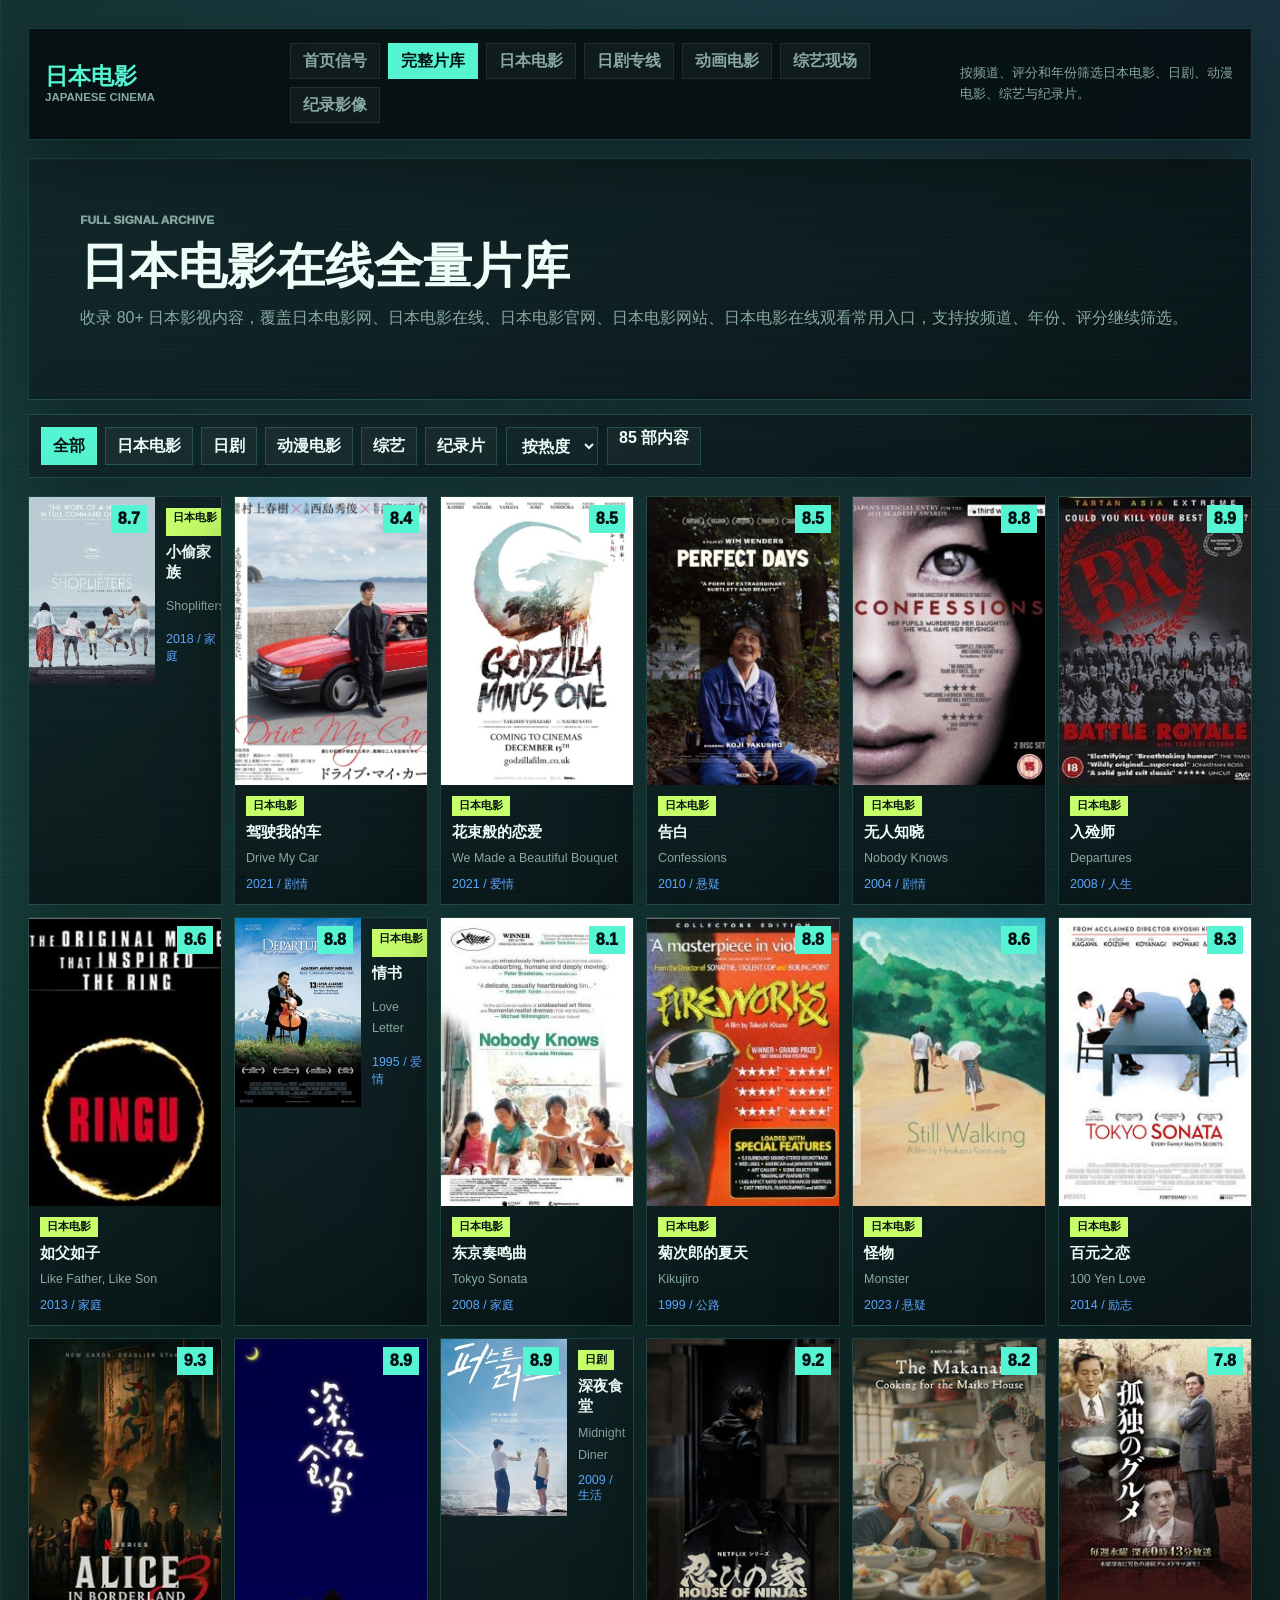
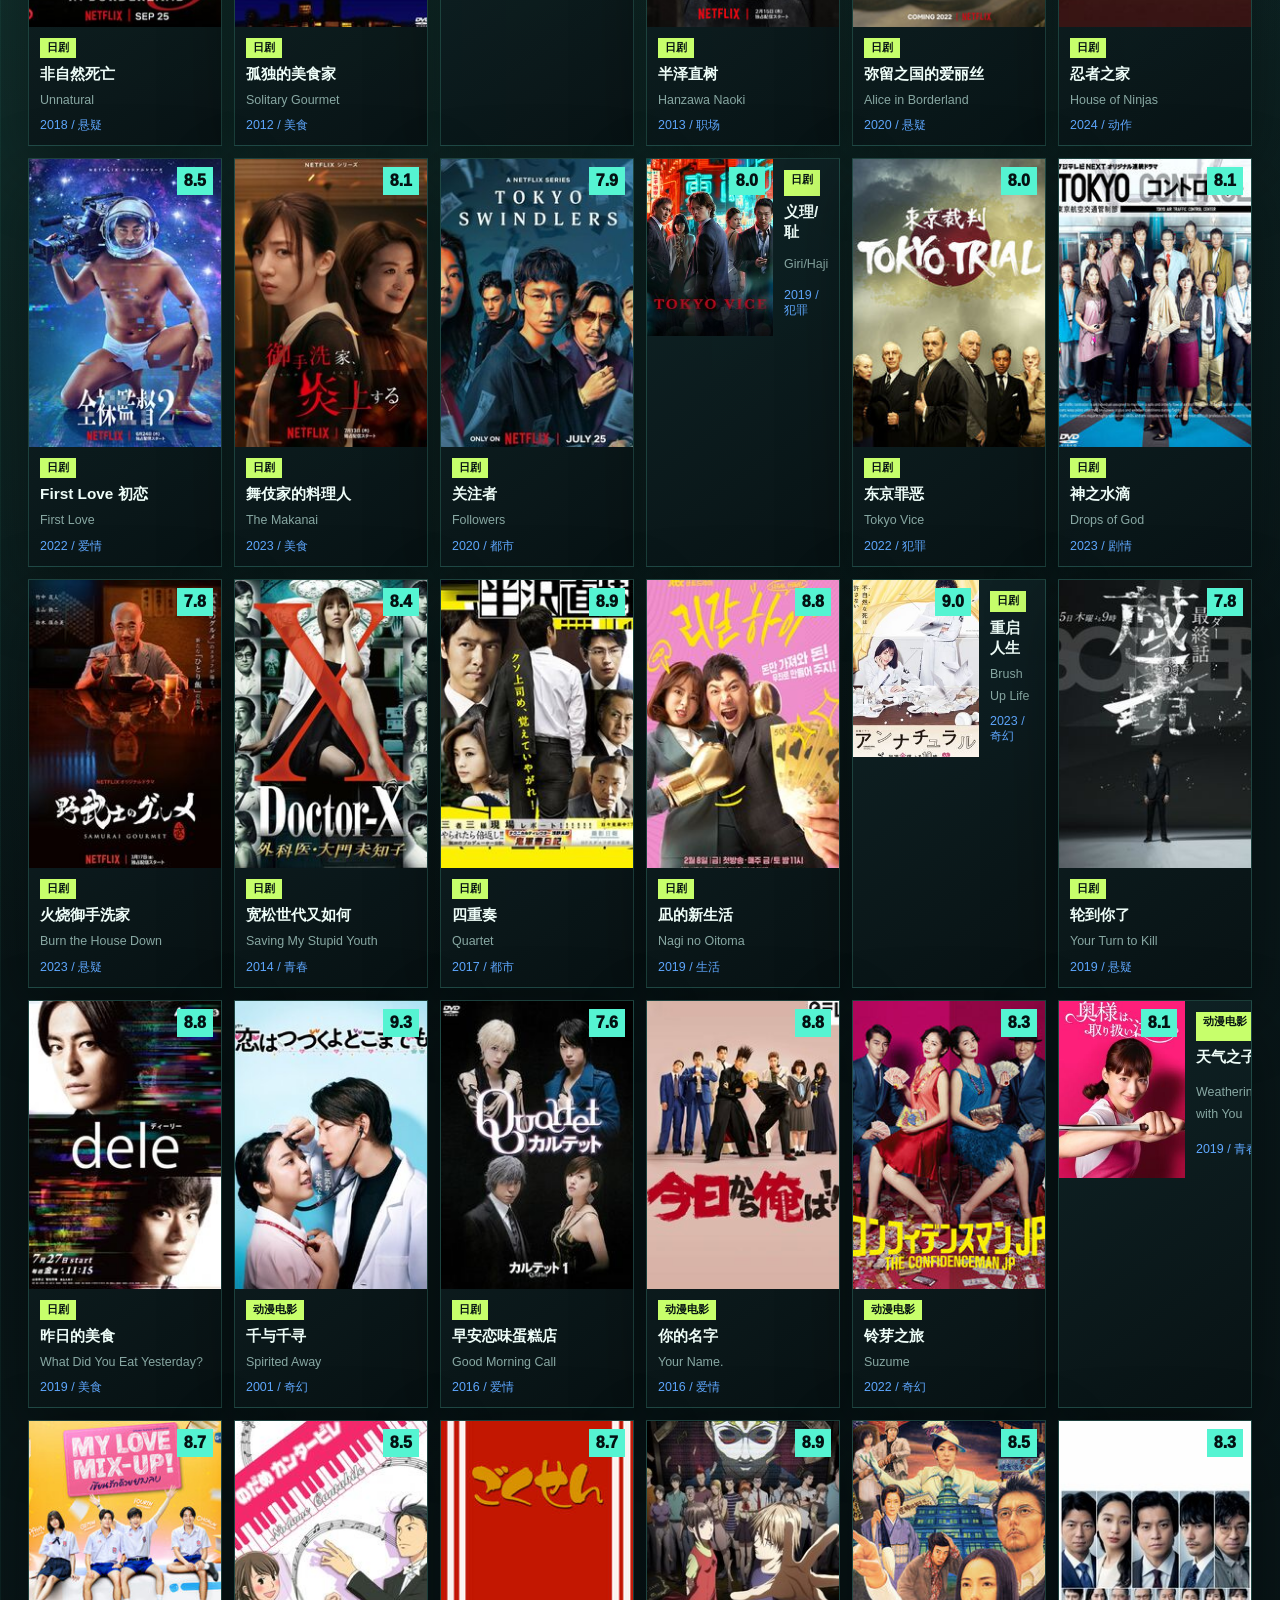
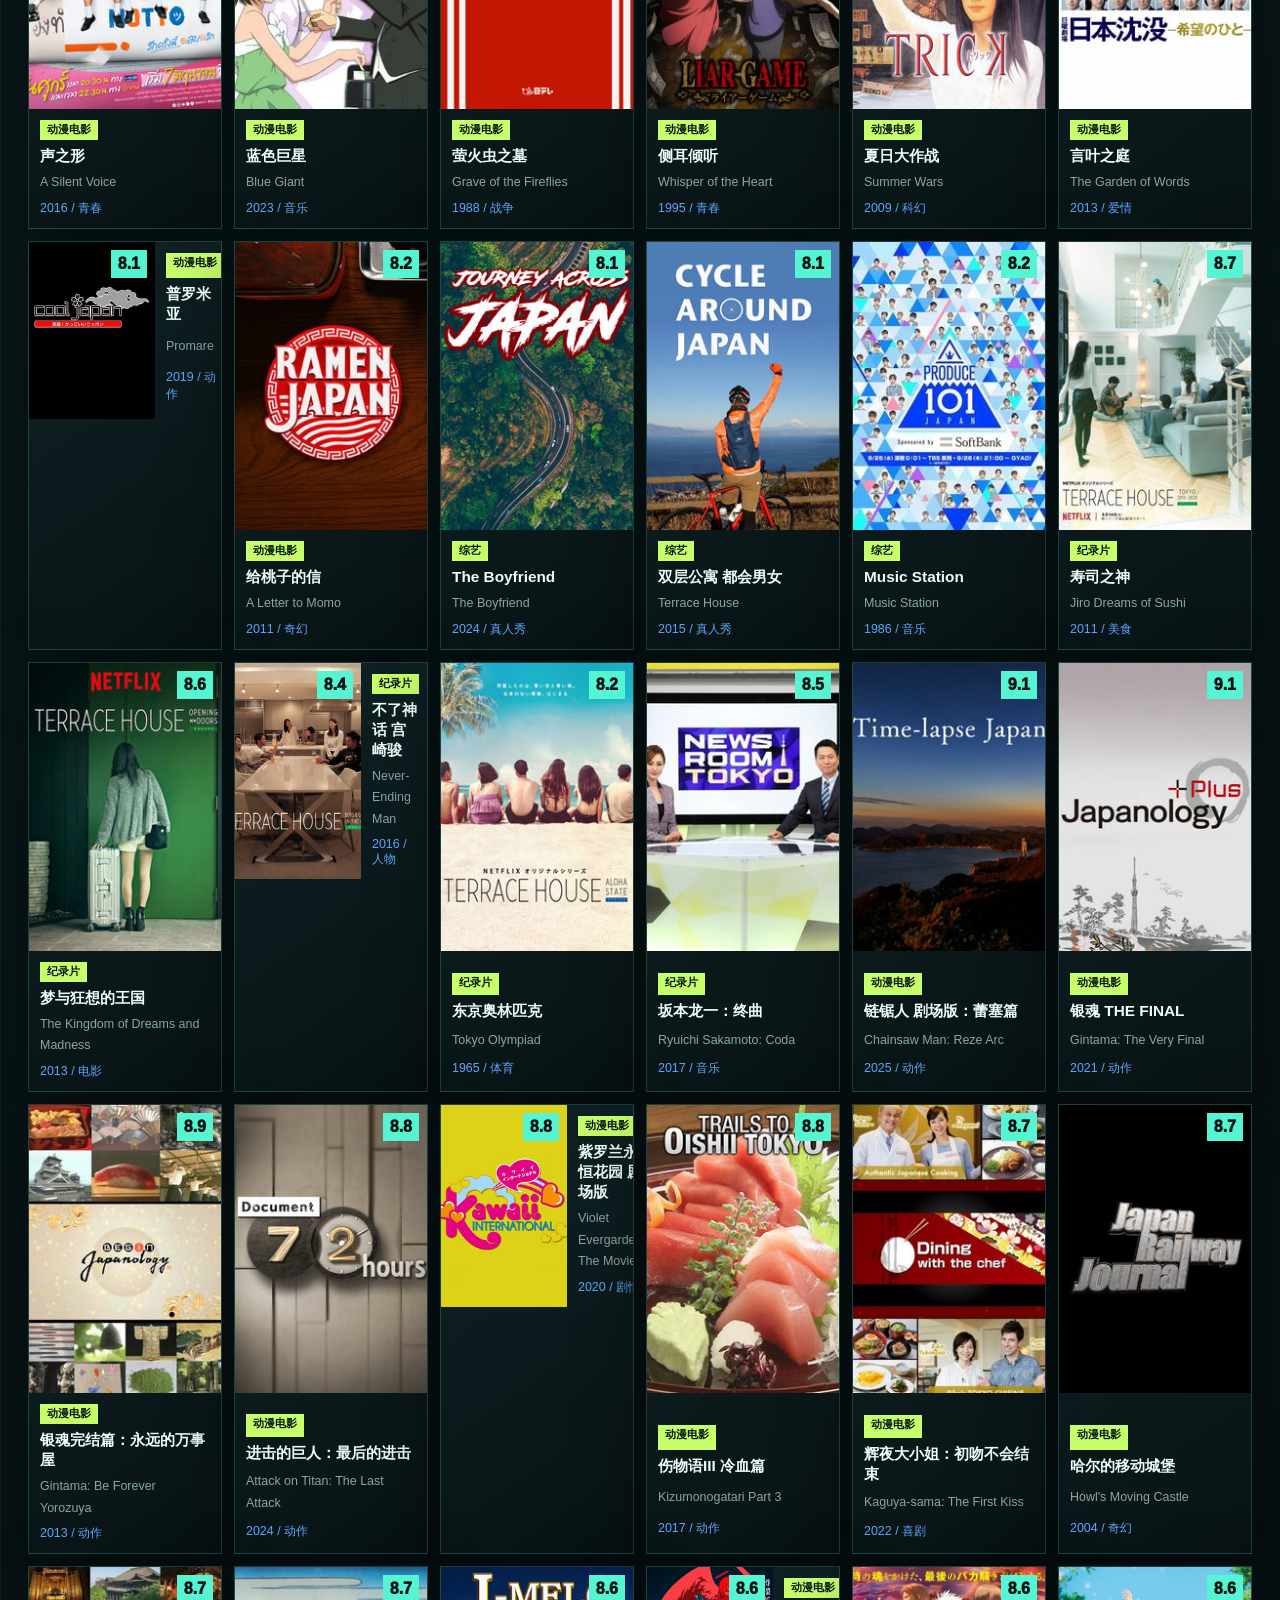
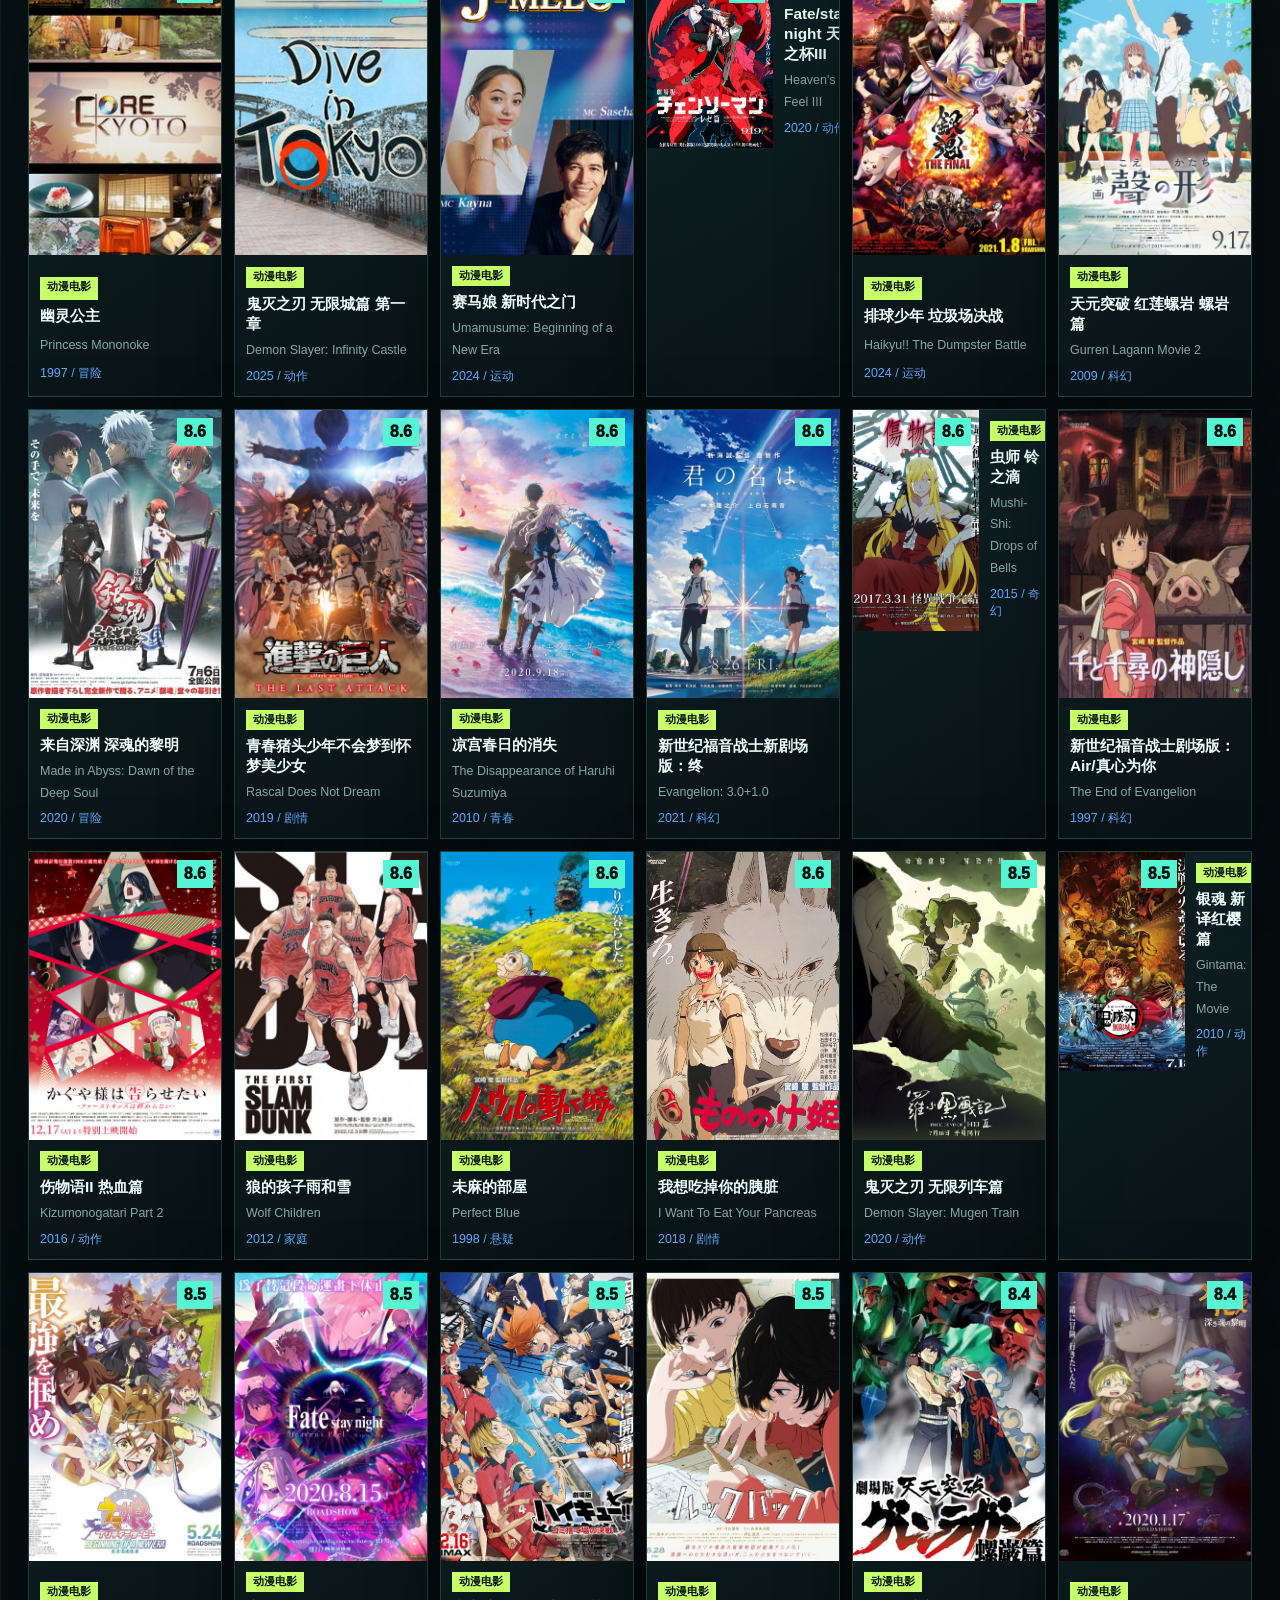
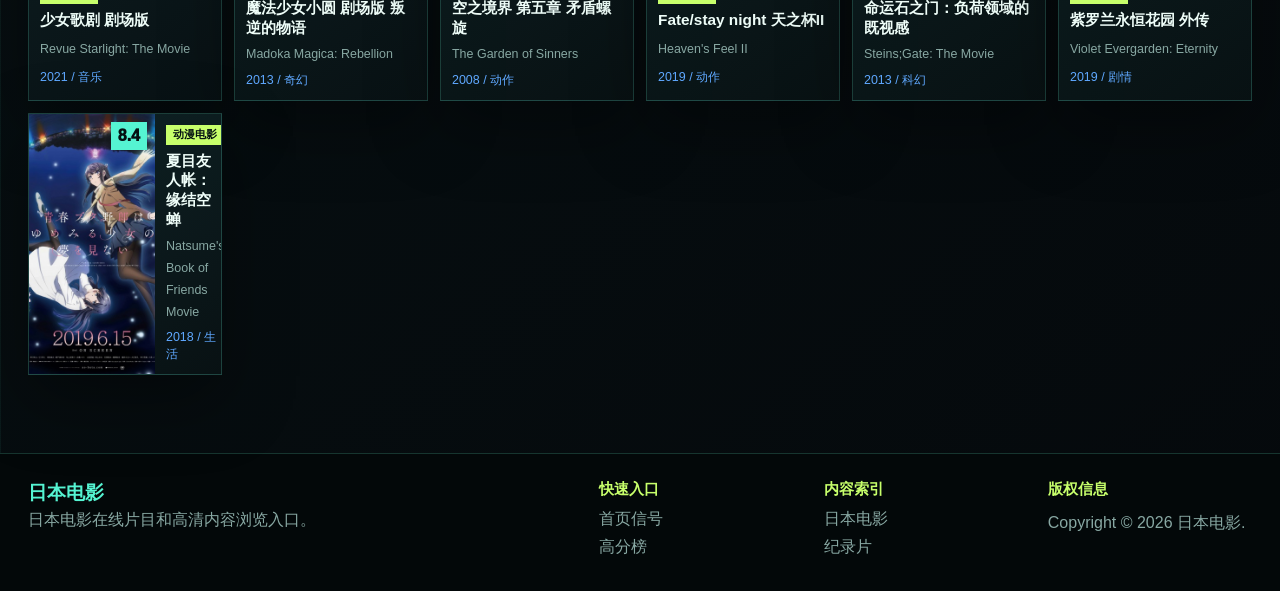
==== commit 9d159e63: "Create site0306 neon signal layout" ====
--- a/library.html
+++ b/library.html
@@ -13,21 +13,21 @@
       <aside class="side-nav">
         <a class="brand" href="./index.html"><strong>日本电影</strong><span>Japanese Cinema</span></a>
         <nav aria-label="主导航">
-          <a href="./index.html">今日首页</a>
-          <a class="active" href="./library.html">日本片库</a>
-          <a href="./library.html?kind=日本电影">日本电影馆</a>
-          <a href="./library.html?kind=日剧">日剧连映</a>
-          <a href="./library.html?kind=动漫电影">动漫剧场</a>
-          <a href="./library.html?kind=综艺">综艺放送</a>
-          <a href="./library.html?kind=纪录片">纪实影像</a>
+          <a href="./index.html">首页信号</a>
+          <a class="active" href="./library.html">完整片库</a>
+          <a href="./library.html?kind=日本电影">日本电影</a>
+          <a href="./library.html?kind=日剧">日剧专线</a>
+          <a href="./library.html?kind=动漫电影">动画电影</a>
+          <a href="./library.html?kind=综艺">综艺现场</a>
+          <a href="./library.html?kind=纪录片">纪录影像</a>
         </nav>
-        <p>按频道、评分和年份筛选日本经典电影、日本老电影、日本新电影、日剧、动漫电影、综艺与纪录片。</p>
+        <p>按频道、评分和年份筛选日本电影、日剧、动漫电影、综艺与纪录片。</p>
       </aside>
       <main>
         <section class="page-title">
-          <p class="eyebrow">Archive Index</p>
+          <p class="eyebrow">Full Signal Archive</p>
           <h1 id="libraryTitle">日本电影在线片库</h1>
-          <p>片库收录 80+ 日本影视内容，覆盖日本电影网、日本电影在线、日本电影官网、日本电影网站、日本电影在线观看常用检索词，方便快速进入对应内容。</p>
+          <p>收录 80+ 日本影视内容，覆盖日本电影网、日本电影在线、日本电影官网、日本电影网站、日本电影在线观看常用入口，支持按频道、年份、评分继续筛选。</p>
         </section>
         <section class="filters">
           <div id="filters"></div>
@@ -44,8 +44,8 @@
       </main>
     </div>
     <footer class="footer">
-      <div><strong>日本电影</strong><p>日本经典片在线观看、日本电影在线片目和高清电影浏览入口。</p></div>
-      <div><h3>快速入口</h3><a href="./index.html">今日首页</a><a href="./library.html?sort=score">高分榜</a></div>
+      <div><strong>日本电影</strong><p>日本电影在线片目和高清内容浏览入口。</p></div>
+      <div><h3>快速入口</h3><a href="./index.html">首页信号</a><a href="./library.html?sort=score">高分榜</a></div>
       <div><h3>内容索引</h3><a href="./library.html?kind=日本电影">日本电影</a><a href="./library.html?kind=纪录片">纪录片</a></div>
       <div><h3>版权信息</h3><p>Copyright © 2026 日本电影.</p></div>
     </footer>
--- a/styles.css
+++ b/styles.css
@@ -1,17 +1,18 @@
 :root {
-  color-scheme: light;
+  color-scheme: dark;
   font-family: "Microsoft YaHei UI", "PingFang SC", "Noto Sans SC", Arial, sans-serif;
-  --bg: #f3efe7;
-  --paper: #fffdf8;
-  --paper-2: #f7f1e7;
-  --ink: #141312;
-  --muted: #615c55;
-  --line: rgba(20, 19, 18, .12);
-  --line-strong: rgba(20, 19, 18, .2);
-  --accent: #d11f2d;
-  --accent-2: #0e6f9f;
-  --accent-3: #2a8b63;
-  --shadow: 0 18px 46px rgba(22, 18, 12, .08);
+  --bg: #071011;
+  --panel: rgba(13, 29, 32, .88);
+  --panel-2: rgba(18, 43, 47, .78);
+  --ink: #eefdf8;
+  --muted: #88a8a3;
+  --line: rgba(113, 255, 222, .18);
+  --line-2: rgba(255,255,255,.08);
+  --cyan: #55f4d2;
+  --blue: #5fa8ff;
+  --lime: #c7ff6b;
+  --hot: #ff5f86;
+  --shadow: 0 24px 70px rgba(0, 0, 0, .38);
 }
 
 * { box-sizing: border-box; }
@@ -21,17 +22,19 @@
   min-height: 100vh;
   color: var(--ink);
   background:
-    linear-gradient(90deg, rgba(20, 19, 18, .04) 1px, transparent 1px 62px),
-    linear-gradient(0deg, rgba(20, 19, 18, .03) 1px, transparent 1px 62px),
-    linear-gradient(180deg, #f9f5ed 0%, #f2ede4 48%, #ece7dc 100%);
+    linear-gradient(90deg, rgba(85,244,210,.06) 1px, transparent 1px 74px),
+    linear-gradient(0deg, rgba(85,244,210,.045) 1px, transparent 1px 74px),
+    radial-gradient(circle at 18% 12%, rgba(85,244,210,.22), transparent 28%),
+    radial-gradient(circle at 82% 0%, rgba(95,168,255,.16), transparent 24%),
+    linear-gradient(140deg, #071011 0%, #091719 44%, #05090c 100%);
 }
 body::before {
   content: "";
   position: fixed;
   inset: 0;
   pointer-events: none;
-  opacity: .07;
-  background-image: repeating-linear-gradient(135deg, transparent 0 11px, rgba(0,0,0,.18) 11px 12px);
+  background: repeating-linear-gradient(0deg, rgba(255,255,255,.025) 0 1px, transparent 1px 5px);
+  opacity: .7;
 }
 a { color: inherit; text-decoration: none; }
 img { display: block; width: 100%; }
@@ -39,75 +42,139 @@
 button, select { font: inherit; }
 
 .site-shell {
-  width: min(1680px, 100%);
+  width: min(1720px, 100%);
   margin: 0 auto;
-  padding: 16px clamp(14px, 2.4vw, 34px) 0;
-  display: grid;
-  grid-template-columns: 300px minmax(0, 1fr);
-  gap: clamp(16px, 2.8vw, 28px);
-}
-
+  padding: clamp(14px, 2.2vw, 28px);
+}
 .side-nav {
   position: sticky;
-  top: 16px;
-  height: calc(100vh - 32px);
-  min-height: 720px;
-  display: grid;
-  grid-template-rows: auto 1fr auto;
-  gap: 22px;
-  padding: 20px;
-  color: #f5f1e8;
-  background:
-    linear-gradient(180deg, rgba(16, 15, 14, .98), rgba(27, 22, 18, .96));
-  border: 1px solid rgba(255,255,255,.06);
-  box-shadow: 0 24px 70px rgba(0, 0, 0, .12);
-}
-
+  top: 0;
+  z-index: 5;
+  min-height: auto;
+  height: auto;
+  display: grid;
+  grid-template-columns: minmax(170px, .35fr) minmax(0, 1fr) minmax(230px, .42fr);
+  gap: 16px;
+  align-items: center;
+  margin-bottom: 18px;
+  padding: 14px 16px;
+  background: rgba(5, 12, 14, .86);
+  border: 1px solid var(--line);
+  backdrop-filter: blur(18px);
+  box-shadow: var(--shadow);
+}
 .brand {
   display: grid;
-  gap: 6px;
-  padding-bottom: 16px;
-  border-bottom: 1px solid rgba(255,255,255,.12);
+  gap: 2px;
+  min-width: 0;
 }
 .brand strong {
-  color: #fff;
-  font-size: 1.7rem;
+  color: var(--cyan);
+  font-size: 1.42rem;
   line-height: 1.05;
   letter-spacing: 0;
 }
 .brand span {
-  color: #ffb5b5;
-  font-size: .74rem;
-  font-weight: 800;
+  color: var(--muted);
+  font-size: .72rem;
+  font-weight: 900;
   text-transform: uppercase;
   letter-spacing: 0;
 }
-
 .side-nav nav {
-  display: grid;
-  align-content: start;
+  display: flex;
+  flex-wrap: wrap;
   gap: 8px;
+  overflow: visible;
+  padding-bottom: 2px;
 }
 .side-nav nav a {
-  min-height: 46px;
-  display: flex;
+  min-height: 36px;
+  display: inline-flex;
   align-items: center;
-  padding: 0 14px;
-  color: rgba(255,255,255,.7);
-  border: 1px solid transparent;
-  border-left: 4px solid transparent;
-  background: rgba(255,255,255,.02);
-  font-weight: 800;
+  white-space: nowrap;
+  padding: 0 12px;
+  color: var(--muted);
+  background: rgba(255,255,255,.035);
+  border: 1px solid var(--line-2);
+  font-weight: 850;
 }
 .side-nav nav a.active,
 .side-nav nav a:hover {
-  color: #fff;
-  background: rgba(209,31,45,.15);
-  border-color: rgba(209,31,45,.3);
-  border-left-color: var(--accent);
-}
-
-.side-nav p,
+  color: #041112;
+  background: var(--cyan);
+  border-color: var(--cyan);
+}
+.side-nav p {
+  margin: 0;
+  color: var(--muted);
+  line-height: 1.58;
+  font-size: .82rem;
+}
+
+.hero {
+  display: grid;
+  grid-template-columns: minmax(0, 1.08fr) minmax(300px, .46fr);
+  grid-template-areas:
+    "copy poster"
+    "ticker poster";
+  gap: 16px;
+}
+.hero-copy,
+.ticker,
+.feature-poster,
+.score-board,
+.page-title,
+.filters,
+.detail-copy,
+.poster-card,
+.strip-card,
+.detail-poster {
+  background: linear-gradient(145deg, rgba(16, 37, 40, .9), rgba(8, 18, 20, .9));
+  border: 1px solid var(--line);
+  box-shadow: var(--shadow);
+}
+.hero-copy {
+  grid-area: copy;
+  min-height: 388px;
+  position: relative;
+  overflow: hidden;
+  display: grid;
+  align-content: center;
+  padding: clamp(26px, 5vw, 76px);
+}
+.hero-copy::before {
+  content: "ONLINE INDEX";
+  position: absolute;
+  right: 20px;
+  bottom: 10px;
+  color: rgba(85,244,210,.07);
+  font-size: clamp(4rem, 11vw, 11rem);
+  font-weight: 950;
+  line-height: .82;
+}
+.eyebrow {
+  margin-bottom: 10px;
+  color: var(--lime);
+  font-size: .74rem;
+  font-weight: 950;
+  text-transform: uppercase;
+  letter-spacing: 0;
+}
+h1 {
+  max-width: 980px;
+  margin-bottom: 14px;
+  color: var(--ink);
+  font-size: clamp(2.25rem, 4.25vw, 4.25rem);
+  line-height: 1.06;
+  letter-spacing: 0;
+}
+h2 {
+  margin-bottom: 0;
+  color: var(--ink);
+  font-size: clamp(1.28rem, 2vw, 2.1rem);
+  line-height: 1.12;
+}
 .hero-copy p,
 .page-title p,
 .poster-card p,
@@ -116,139 +183,74 @@
 .detail-copy p,
 .ledger-row small {
   color: var(--muted);
-  line-height: 1.72;
-}
-
-main { min-width: 0; }
-
-.hero {
-  padding-top: 16px;
-  display: grid;
-  grid-template-columns: minmax(0, 1.24fr) minmax(280px, .66fr) minmax(252px, .46fr);
-  gap: 16px;
-  align-items: stretch;
-}
-
-.hero-copy,
-.ticker,
-.score-board,
-.page-title,
-.filters,
-.detail-copy {
-  background: var(--paper);
-  border: 1px solid var(--line);
-  box-shadow: var(--shadow);
-}
-
-.hero-copy {
-  min-height: 592px;
-  display: grid;
-  align-content: center;
-  padding: clamp(24px, 4.6vw, 58px);
-  position: relative;
-  overflow: hidden;
-}
-.hero-copy::before {
-  content: "JAPAN FILM";
-  position: absolute;
-  right: 18px;
-  top: 16px;
-  color: rgba(20, 19, 18, .06);
-  font-size: clamp(2.6rem, 8vw, 8rem);
-  font-weight: 950;
-  line-height: .95;
-  letter-spacing: 0;
-}
-.hero-copy::after {
-  content: "";
-  position: absolute;
-  inset: auto 0 0 0;
-  height: 14px;
-  background: linear-gradient(90deg, var(--accent) 0 28%, var(--accent-2) 28% 57%, var(--accent-3) 57% 78%, #111 78% 100%);
-}
-
-.eyebrow {
-  margin-bottom: 12px;
-  color: var(--accent);
-  font-size: .76rem;
-  font-weight: 900;
-  text-transform: uppercase;
-  letter-spacing: 0;
-}
-h1 {
-  max-width: 900px;
-  margin-bottom: 14px;
-  color: var(--ink);
-  font-size: clamp(2.2rem, 4.2vw, 4.6rem);
-  line-height: 1.04;
-  letter-spacing: 0;
-}
-h2 {
-  margin-bottom: 0;
-  color: var(--ink);
-  font-size: clamp(1.28rem, 1.9vw, 2.05rem);
-  line-height: 1.12;
-}
-
-.hero-actions { display: flex; flex-wrap: wrap; gap: 12px; margin-top: 22px; }
+  line-height: 1.74;
+}
+.hero-actions { display: flex; flex-wrap: wrap; gap: 10px; margin-top: 20px; }
 .action,
 .ghost {
-  min-height: 44px;
+  min-height: 42px;
   display: inline-flex;
   align-items: center;
   justify-content: center;
-  padding: 0 16px;
-  border: 1px solid var(--ink);
-  font-weight: 900;
-}
-.action { color: #fff; background: var(--ink); }
-.ghost { color: var(--ink); background: transparent; }
+  padding: 0 14px;
+  border: 1px solid var(--cyan);
+  font-weight: 950;
+}
+.action { color: #041112; background: var(--cyan); }
+.ghost { color: var(--cyan); background: transparent; }
 
 .feature-poster {
-  min-height: 592px;
-  padding: 12px;
-  background: var(--paper);
-  border: 1px solid var(--line);
-  box-shadow: var(--shadow);
-}
-.feature-poster a { position: relative; display: block; height: 100%; }
+  grid-area: poster;
+  min-height: 636px;
+  padding: 10px;
+  overflow: hidden;
+}
+.feature-poster a {
+  position: relative;
+  display: block;
+  height: 100%;
+}
 .feature-poster img {
   height: 100%;
   object-fit: cover;
-  background: #fff;
+  filter: saturate(1.08) contrast(1.08);
 }
 .feature-poster span {
   position: absolute;
-  left: 14px;
-  right: 14px;
-  bottom: 14px;
+  left: 12px;
+  right: 12px;
+  bottom: 12px;
   padding: 10px 12px;
-  color: #fff;
-  background: rgba(20,19,18,.9);
-  font-weight: 900;
-  border-left: 4px solid var(--accent);
+  color: #041112;
+  background: var(--lime);
+  font-weight: 950;
 }
 
 .ticker {
-  min-height: 592px;
-  padding: 18px;
-  display: grid;
-  grid-template-rows: auto 1fr;
-  gap: 12px;
+  grid-area: ticker;
+  min-height: 232px;
+  padding: 16px;
+  display: grid;
+  grid-template-columns: 180px minmax(0, 1fr);
+  gap: 16px;
+  align-items: start;
+}
+#tickerList {
+  display: grid;
+  grid-template-columns: repeat(2, minmax(220px, 1fr));
+  gap: 8px 12px;
 }
 .ledger-row {
-  min-height: 50px;
-  display: grid;
-  grid-template-columns: 36px minmax(0, 1fr) 52px;
+  min-height: 56px;
+  display: grid;
+  grid-template-columns: 34px minmax(0, 1fr) 42px;
   align-items: center;
-  gap: 10px;
-  padding: 12px 0;
-  border-top: 1px solid var(--line);
-}
-.ledger-row b {
-  color: var(--accent);
-  font-size: .9rem;
-}
+  gap: 9px;
+  padding: 8px;
+  background: rgba(255,255,255,.035);
+  border: 1px solid var(--line-2);
+}
+.ledger-row b { color: var(--hot); font-size: .82rem; }
 .ledger-row span {
   min-width: 0;
   display: grid;
@@ -259,13 +261,13 @@
   white-space: nowrap;
   overflow: hidden;
   text-overflow: ellipsis;
-  font-size: .76rem;
+  font-size: .74rem;
 }
 .ledger-row i {
   justify-self: end;
-  color: var(--accent-2);
+  color: var(--cyan);
   font-style: normal;
-  font-weight: 900;
+  font-weight: 950;
 }
 
 .type-rail {
@@ -275,47 +277,38 @@
   margin-top: 16px;
 }
 .type-rail a {
-  min-height: 176px;
+  min-height: 150px;
   position: relative;
   overflow: hidden;
   display: grid;
   align-content: end;
-  gap: 5px;
+  gap: 4px;
   padding: 14px;
-  background: var(--paper);
   border: 1px solid var(--line);
-  box-shadow: var(--shadow);
+  background: rgba(10, 24, 27, .86);
 }
 .type-rail img {
   position: absolute;
   inset: 0;
   height: 100%;
   object-fit: cover;
-  opacity: .92;
-  filter: saturate(1.02) contrast(1.02);
+  opacity: .64;
 }
 .type-rail a::after {
   content: "";
   position: absolute;
   inset: 0;
-  background:
-    linear-gradient(180deg, rgba(255,255,255,.02) 0 42%, rgba(20,19,18,.72) 100%);
+  background: linear-gradient(180deg, rgba(4,10,12,.08), rgba(4,10,12,.86));
 }
 .type-rail strong,
 .type-rail span {
   position: relative;
   z-index: 1;
 }
-.type-rail strong {
-  color: #fff;
-  font-size: 1.06rem;
-}
-.type-rail span {
-  color: rgba(255,255,255,.82);
-  font-size: .82rem;
-}
-
-.section { padding-top: 44px; }
+.type-rail strong { color: var(--cyan); font-size: 1.02rem; }
+.type-rail span { color: var(--muted); font-size: .8rem; }
+
+.section { padding-top: 42px; }
 .section.compact { padding-top: 18px; }
 .section-head {
   display: flex;
@@ -326,22 +319,21 @@
   padding-bottom: 12px;
   border-bottom: 1px solid var(--line);
 }
-.section-head a { color: var(--accent); font-weight: 900; }
-
+.section-head a {
+  color: var(--cyan);
+  font-weight: 950;
+}
 .vault-grid {
   display: grid;
-  grid-template-columns: repeat(auto-fill, minmax(178px, 1fr));
-  gap: 14px;
-}
-.library-grid { grid-template-columns: repeat(auto-fill, minmax(190px, 1fr)); }
+  grid-template-columns: repeat(auto-fill, minmax(166px, 1fr));
+  gap: 12px;
+}
+.library-grid { grid-template-columns: repeat(auto-fill, minmax(178px, 1fr)); }
 
 .poster-card,
 .strip-card {
   min-width: 0;
-  background: var(--paper);
-  border: 1px solid var(--line);
   overflow: hidden;
-  box-shadow: var(--shadow);
 }
 .poster-card a { display: grid; height: 100%; }
 .poster-card figure,
@@ -349,132 +341,115 @@
   position: relative;
   margin: 0;
   overflow: hidden;
-  background: #fff;
+  background: #081315;
 }
 .poster-card figure { aspect-ratio: 2 / 3; }
 .poster-card img,
 .strip-card img {
   height: 100%;
   object-fit: cover;
-  transition: transform .28s ease, filter .28s ease;
-}
-.poster-card img[src$=".svg"],
-.strip-card img[src$=".svg"] {
-  object-fit: contain;
-  padding: 8px;
-  background: #fff;
+  transition: transform .25s ease, filter .25s ease;
 }
 .poster-card:hover img,
-.strip-card:hover img { transform: scale(1.04); filter: contrast(1.03) saturate(1.04); }
+.strip-card:hover img { transform: scale(1.04); filter: saturate(1.18) contrast(1.06); }
 figcaption {
   position: absolute;
   right: 8px;
   top: 8px;
-  padding: 5px 8px;
-  color: #fff;
-  background: rgba(17,17,17,.88);
-  font-weight: 900;
+  padding: 5px 7px;
+  color: #041112;
+  background: var(--cyan);
+  font-weight: 950;
 }
 .poster-card div,
 .strip-card div {
   display: grid;
   gap: 6px;
-  padding: 12px;
+  padding: 11px;
 }
 .poster-card span,
 .strip-card span {
   width: max-content;
   max-width: 100%;
   padding: 3px 7px;
-  color: #fff;
-  background: var(--accent);
+  color: #041112;
+  background: var(--lime);
   font-size: .68rem;
-  font-weight: 900;
+  font-weight: 950;
 }
 .poster-card h3,
-.strip-card h3 { margin-bottom: 0; font-size: .98rem; line-height: 1.3; }
+.strip-card h3 { margin-bottom: 0; font-size: .96rem; line-height: 1.3; }
 .poster-card p,
 .strip-card p { margin: 0; font-size: .78rem; }
 .poster-card em,
-.strip-card em { color: var(--accent-2); font-style: normal; font-size: .78rem; }
+.strip-card em { color: var(--blue); font-style: normal; font-size: .78rem; }
 
 .dual-section {
   display: grid;
-  grid-template-columns: minmax(0, 1fr) minmax(300px, .42fr);
-  gap: 18px;
-}
-.week-grid { display: grid; gap: 10px; }
+  grid-template-columns: minmax(0, 1fr) minmax(320px, .34fr);
+  gap: 16px;
+}
+.week-grid {
+  display: grid;
+  grid-template-columns: repeat(2, minmax(0, 1fr));
+  gap: 10px;
+}
 .strip-card a {
   display: grid;
-  grid-template-columns: 144px minmax(0, 1fr);
-  min-height: 116px;
+  grid-template-columns: 126px minmax(0, 1fr);
+  min-height: 108px;
 }
 .strip-card figure { aspect-ratio: auto; height: 100%; }
-
-.score-board {
-  align-self: start;
-  padding: 18px;
-}
+.score-board { align-self: start; padding: 16px; }
 
 .page-title {
-  margin-top: 16px;
-  padding: clamp(20px, 4vw, 38px);
-}
-.page-title h1 { margin-bottom: 12px; font-size: clamp(2rem, 3vw, 3.4rem); }
-
+  margin-top: 8px;
+  padding: clamp(22px, 4vw, 54px);
+}
+.page-title h1 { margin-bottom: 12px; font-size: clamp(2.1rem, 3.8vw, 4rem); }
 .filters {
   margin-top: 14px;
-  padding: 14px;
+  padding: 12px;
   display: flex;
   flex-wrap: wrap;
-  gap: 10px;
+  gap: 9px;
   align-items: center;
 }
 .filters > div { display: flex; flex-wrap: wrap; gap: 8px; }
 .filters button,
 .filters select,
 .filters span {
-  min-height: 40px;
-  padding: 0 12px;
+  min-height: 38px;
+  padding: 0 11px;
   color: var(--ink);
-  background: #fff;
-  border: 1px solid var(--line-strong);
+  background: rgba(255,255,255,.04);
+  border: 1px solid var(--line);
   font-weight: 850;
 }
 .filters button.active,
 .filters button:hover {
-  color: #fff;
-  background: var(--ink);
-}
-.filters select { color: var(--ink); }
+  color: #041112;
+  background: var(--cyan);
+}
+.filters select { color: var(--ink); background: #10262a; }
 .filters option { color: #111; }
 
 .detail {
-  min-height: 660px;
-  display: grid;
-  grid-template-columns: minmax(300px, .44fr) minmax(0, 1fr);
-  gap: 18px;
-  padding-top: 16px;
-}
-.detail-poster {
-  margin: 0;
-  background: var(--paper);
-  border: 1px solid var(--line);
-  box-shadow: var(--shadow);
-  overflow: hidden;
-}
-.detail-poster img {
-  height: 100%;
-  object-fit: cover;
-}
+  min-height: 670px;
+  display: grid;
+  grid-template-columns: minmax(290px, .36fr) minmax(0, 1fr);
+  gap: 16px;
+}
+.detail-poster { margin: 0; overflow: hidden; }
+.detail-poster img { height: 100%; object-fit: cover; }
 .detail-copy {
-  padding: clamp(22px, 4.6vw, 58px);
+  padding: clamp(24px, 5vw, 70px);
   display: grid;
   align-content: center;
 }
 .detail-copy .sub {
-  margin-top: -4px;
-  color: var(--accent);
+  margin-top: -6px;
+  color: var(--cyan);
   font-size: 1.05rem;
 }
 .facts {
@@ -486,53 +461,50 @@
 .facts span {
   padding: 8px 10px;
   color: var(--ink);
-  background: rgba(14,111,159,.08);
-  border: 1px solid rgba(14,111,159,.22);
+  background: rgba(95,168,255,.12);
+  border: 1px solid rgba(95,168,255,.3);
   font-weight: 850;
 }
 
 .footer {
-  width: min(1680px, 100%);
-  margin: 52px auto 0;
-  padding: 28px clamp(16px, 2.8vw, 34px);
-  display: grid;
-  grid-template-columns: 1.4fr repeat(3, minmax(150px, .5fr));
+  width: min(1720px, 100%);
+  margin: 50px auto 0;
+  padding: 26px clamp(14px, 2.2vw, 28px);
+  display: grid;
+  grid-template-columns: 1.35fr repeat(3, minmax(150px, .5fr));
   gap: 20px;
-  color: #f6f2eb;
-  background: #111111;
-  border-top: 4px solid var(--accent);
-}
-.footer strong { color: #fff; font-size: 1.2rem; }
-.footer h3 { color: #ffb5b5; margin-bottom: 10px; font-size: .96rem; }
-.footer a { display: block; color: rgba(255,255,255,.74); margin: 7px 0; }
+  background: #030809;
+  border-top: 1px solid var(--line);
+}
+.footer strong { color: var(--cyan); font-size: 1.16rem; }
+.footer h3 { color: var(--lime); margin-bottom: 10px; font-size: .94rem; }
+.footer a { display: block; color: var(--muted); margin: 7px 0; }
 
 @media (max-width: 1180px) {
-  .site-shell { grid-template-columns: 1fr; }
-  .side-nav {
-    position: static;
-    height: auto;
-    min-height: auto;
-    grid-template-columns: 1fr;
+  .side-nav { grid-template-columns: 1fr; }
+  .hero {
+    grid-template-columns: minmax(0, 1fr) minmax(280px, .45fr);
+    grid-template-areas:
+      "copy poster"
+      "ticker ticker";
   }
-  .side-nav nav { display: flex; overflow-x: auto; padding-bottom: 4px; }
-  .side-nav nav a { white-space: nowrap; }
-  .hero { grid-template-columns: minmax(0, 1fr) minmax(280px, .5fr); }
-  .ticker { grid-column: 1 / -1; min-height: auto; }
-}
-
+  #tickerList { grid-template-columns: repeat(2, minmax(0, 1fr)); }
+}
 @media (max-width: 860px) {
-  .site-shell { padding-left: 12px; padding-right: 12px; }
+  .site-shell { padding: 12px; }
   .hero, .dual-section, .detail { grid-template-columns: 1fr; }
-  .hero-copy, .feature-poster { min-height: auto; }
-  .feature-poster { height: min(560px, 110vw); }
+  .hero { grid-template-areas: "copy" "poster" "ticker"; }
+  .feature-poster { min-height: auto; height: min(560px, 112vw); }
+  .ticker { grid-template-columns: 1fr; }
   .type-rail { grid-template-columns: repeat(2, minmax(0, 1fr)); }
+  .week-grid { grid-template-columns: 1fr; }
   .footer { grid-template-columns: 1fr; }
-  h1 { font-size: clamp(2rem, 11vw, 3.3rem); }
-}
-
+  h1 { font-size: clamp(2rem, 12vw, 3.35rem); }
+}
 @media (max-width: 520px) {
   .type-rail { grid-template-columns: 1fr; }
-  .strip-card a { grid-template-columns: 114px minmax(0, 1fr); }
+  #tickerList { grid-template-columns: 1fr; }
+  .strip-card a { grid-template-columns: 112px minmax(0, 1fr); }
   .vault-grid, .library-grid { grid-template-columns: repeat(2, minmax(0, 1fr)); gap: 10px; }
   .poster-card div, .strip-card div { padding: 9px; }
 }
